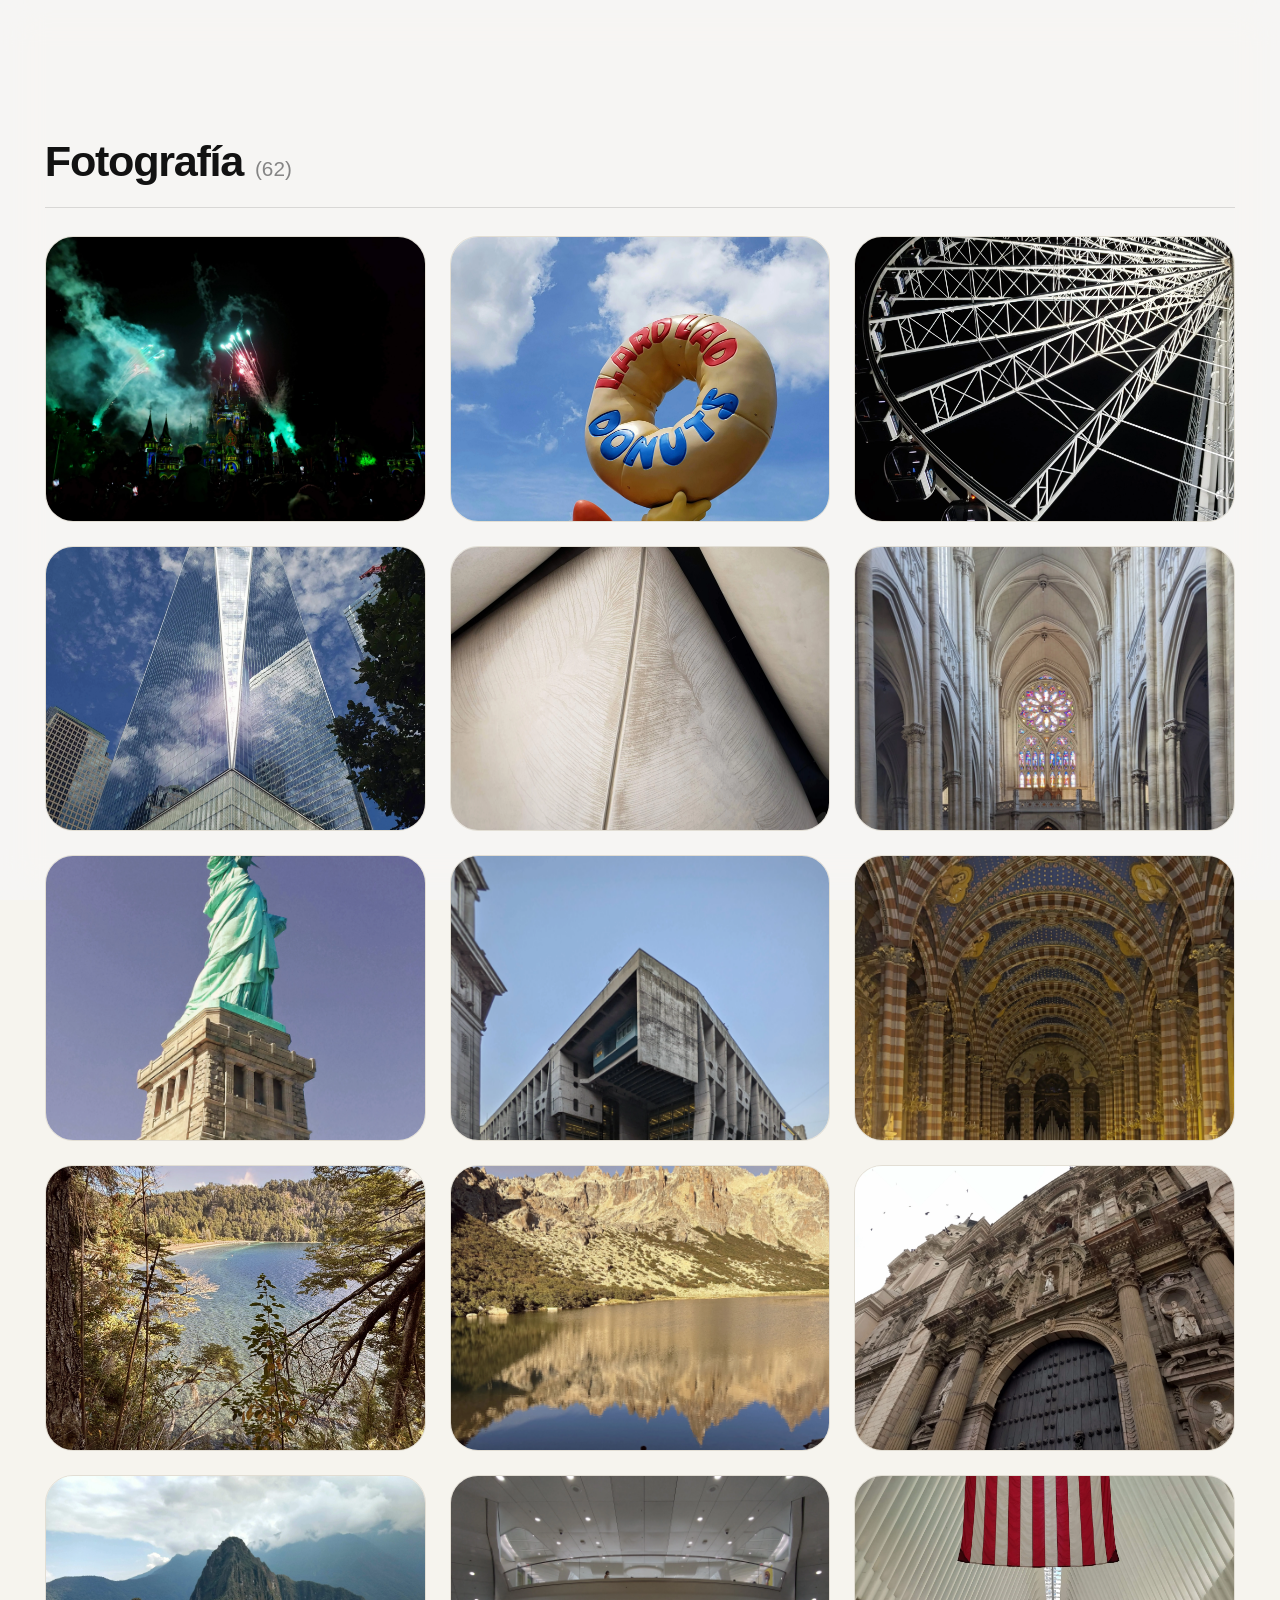
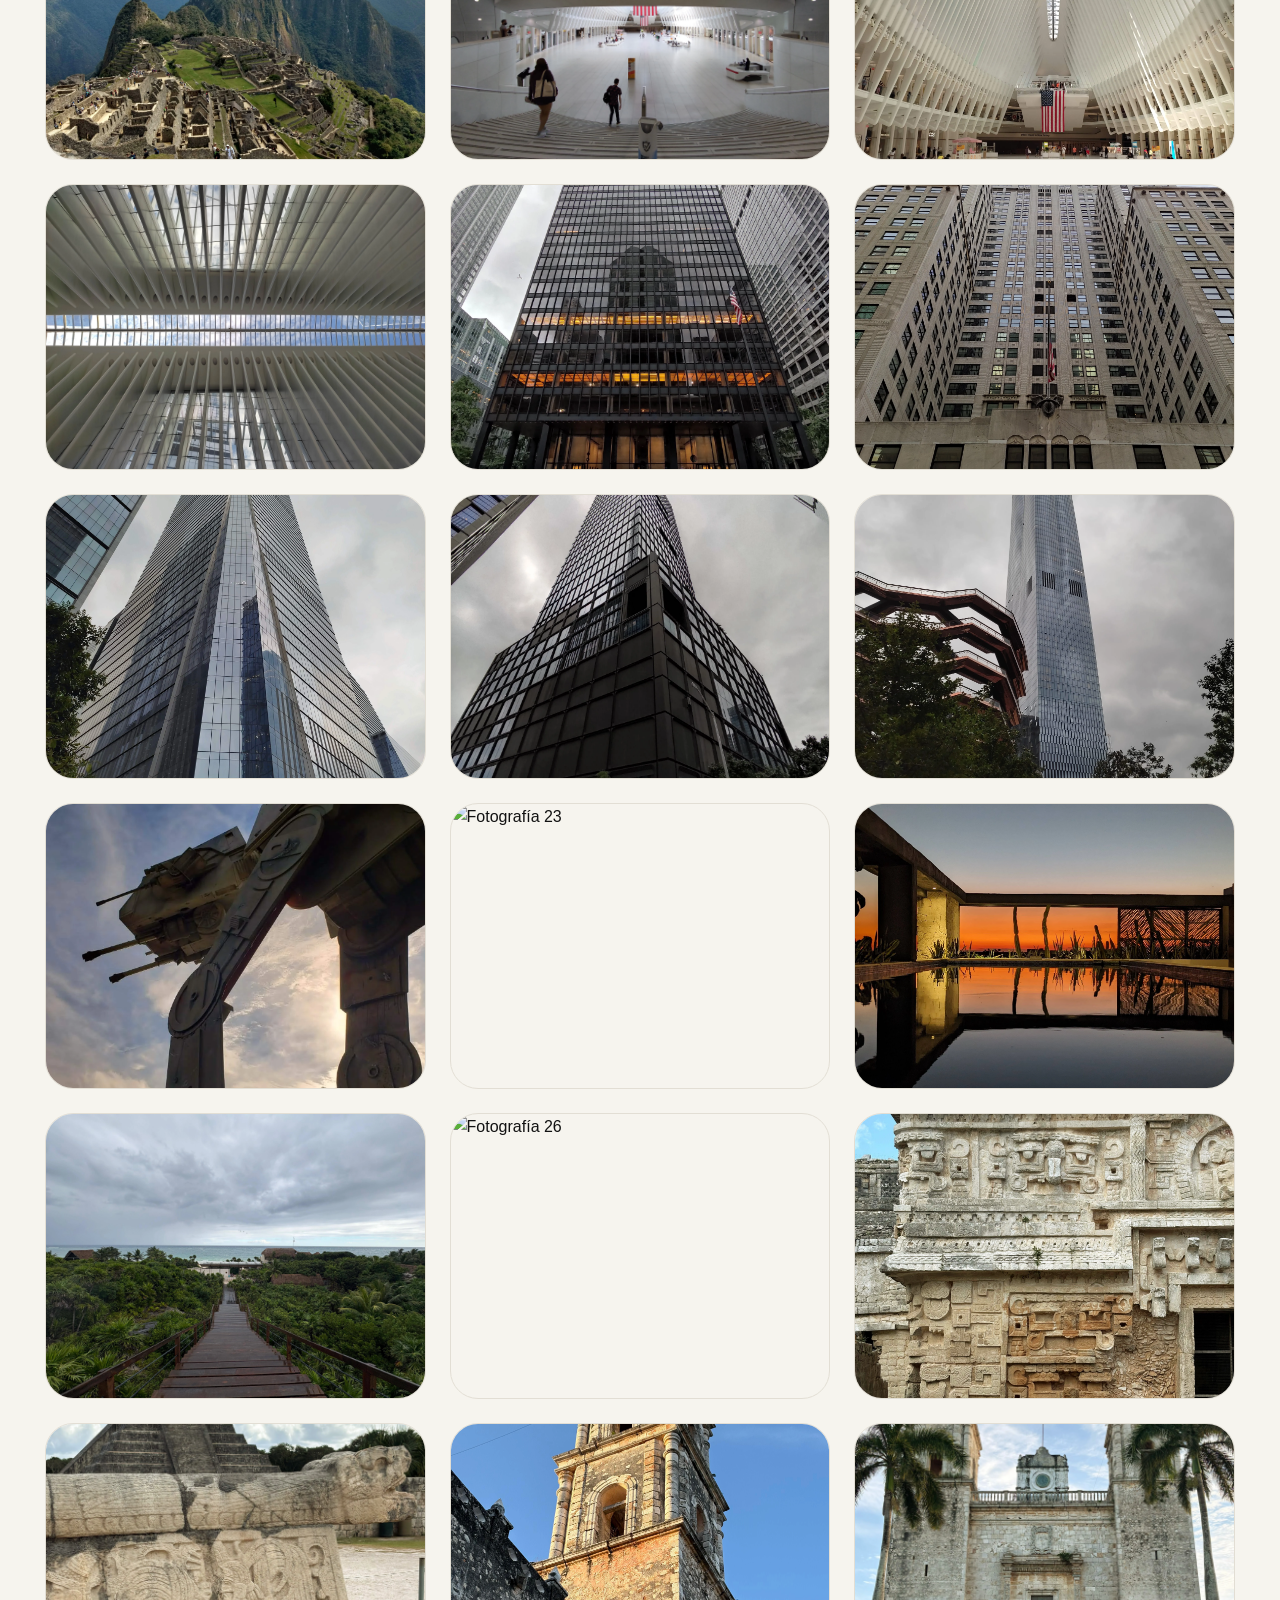
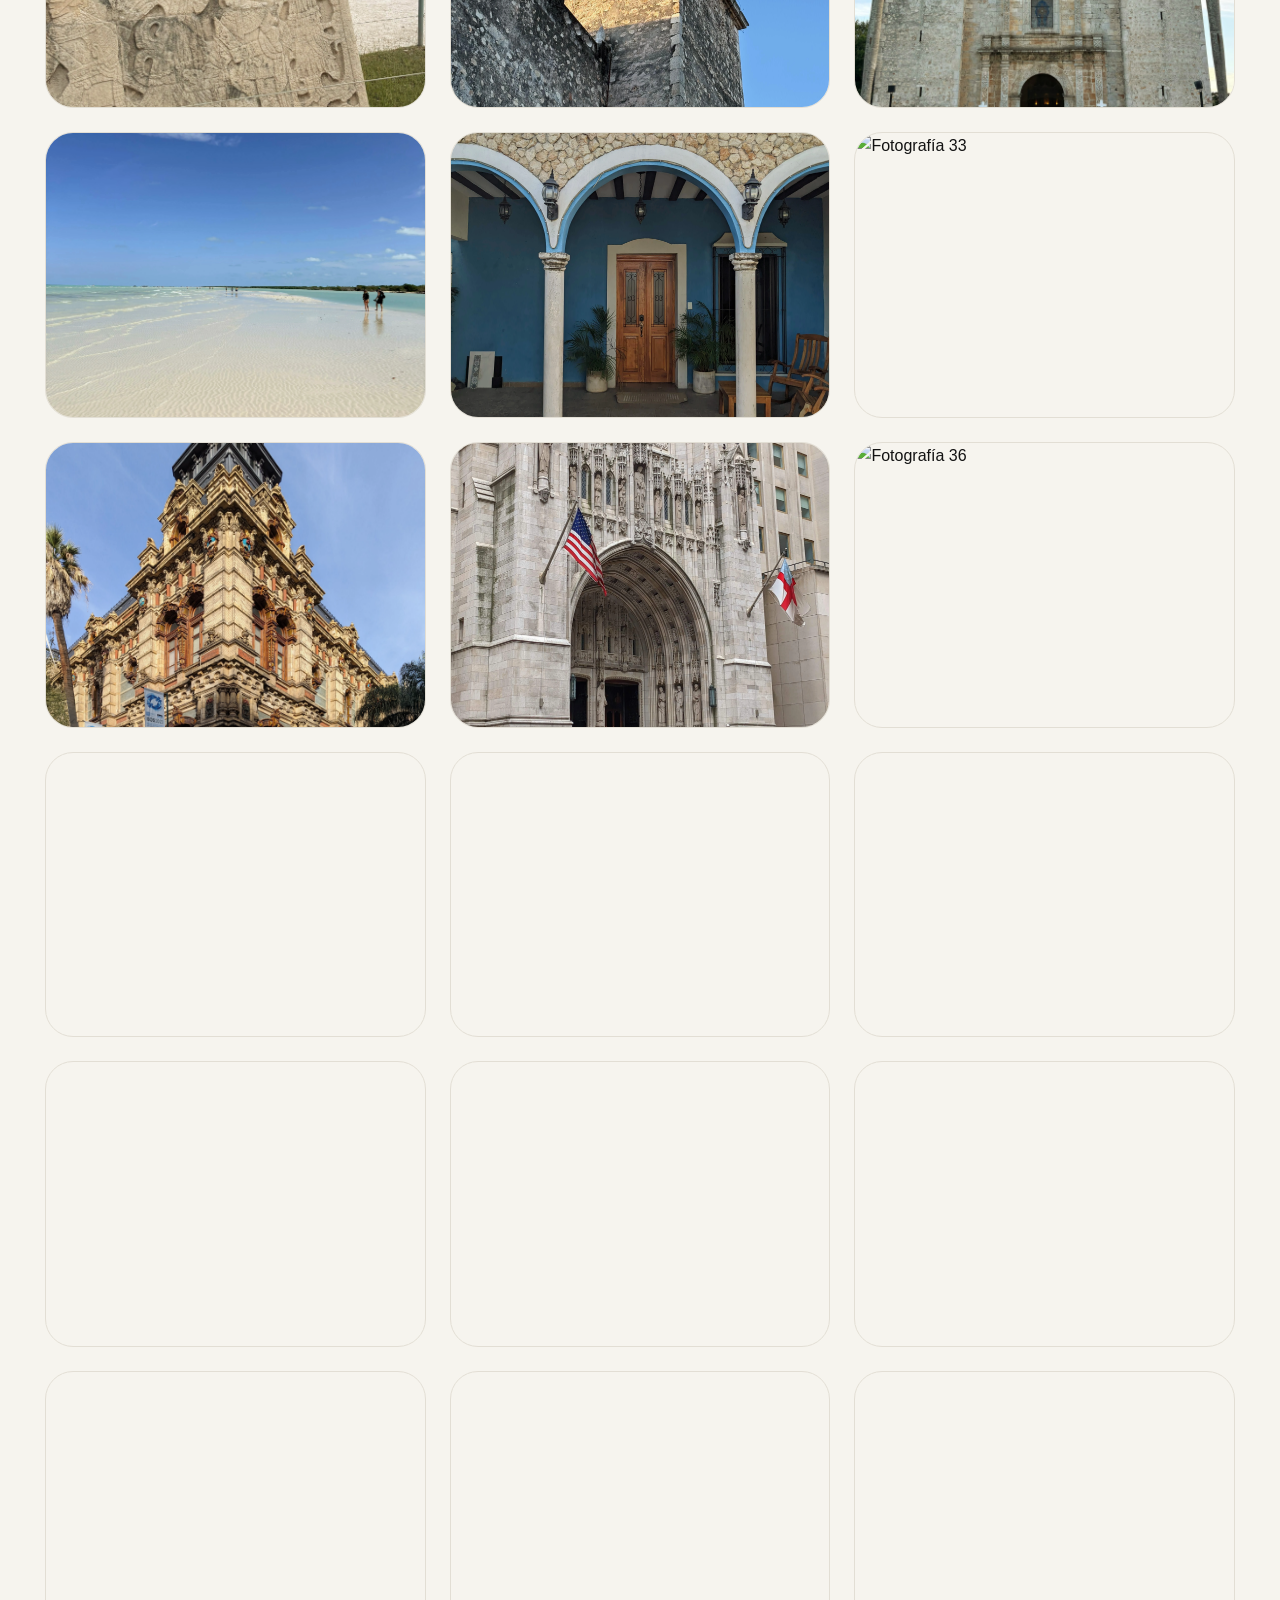
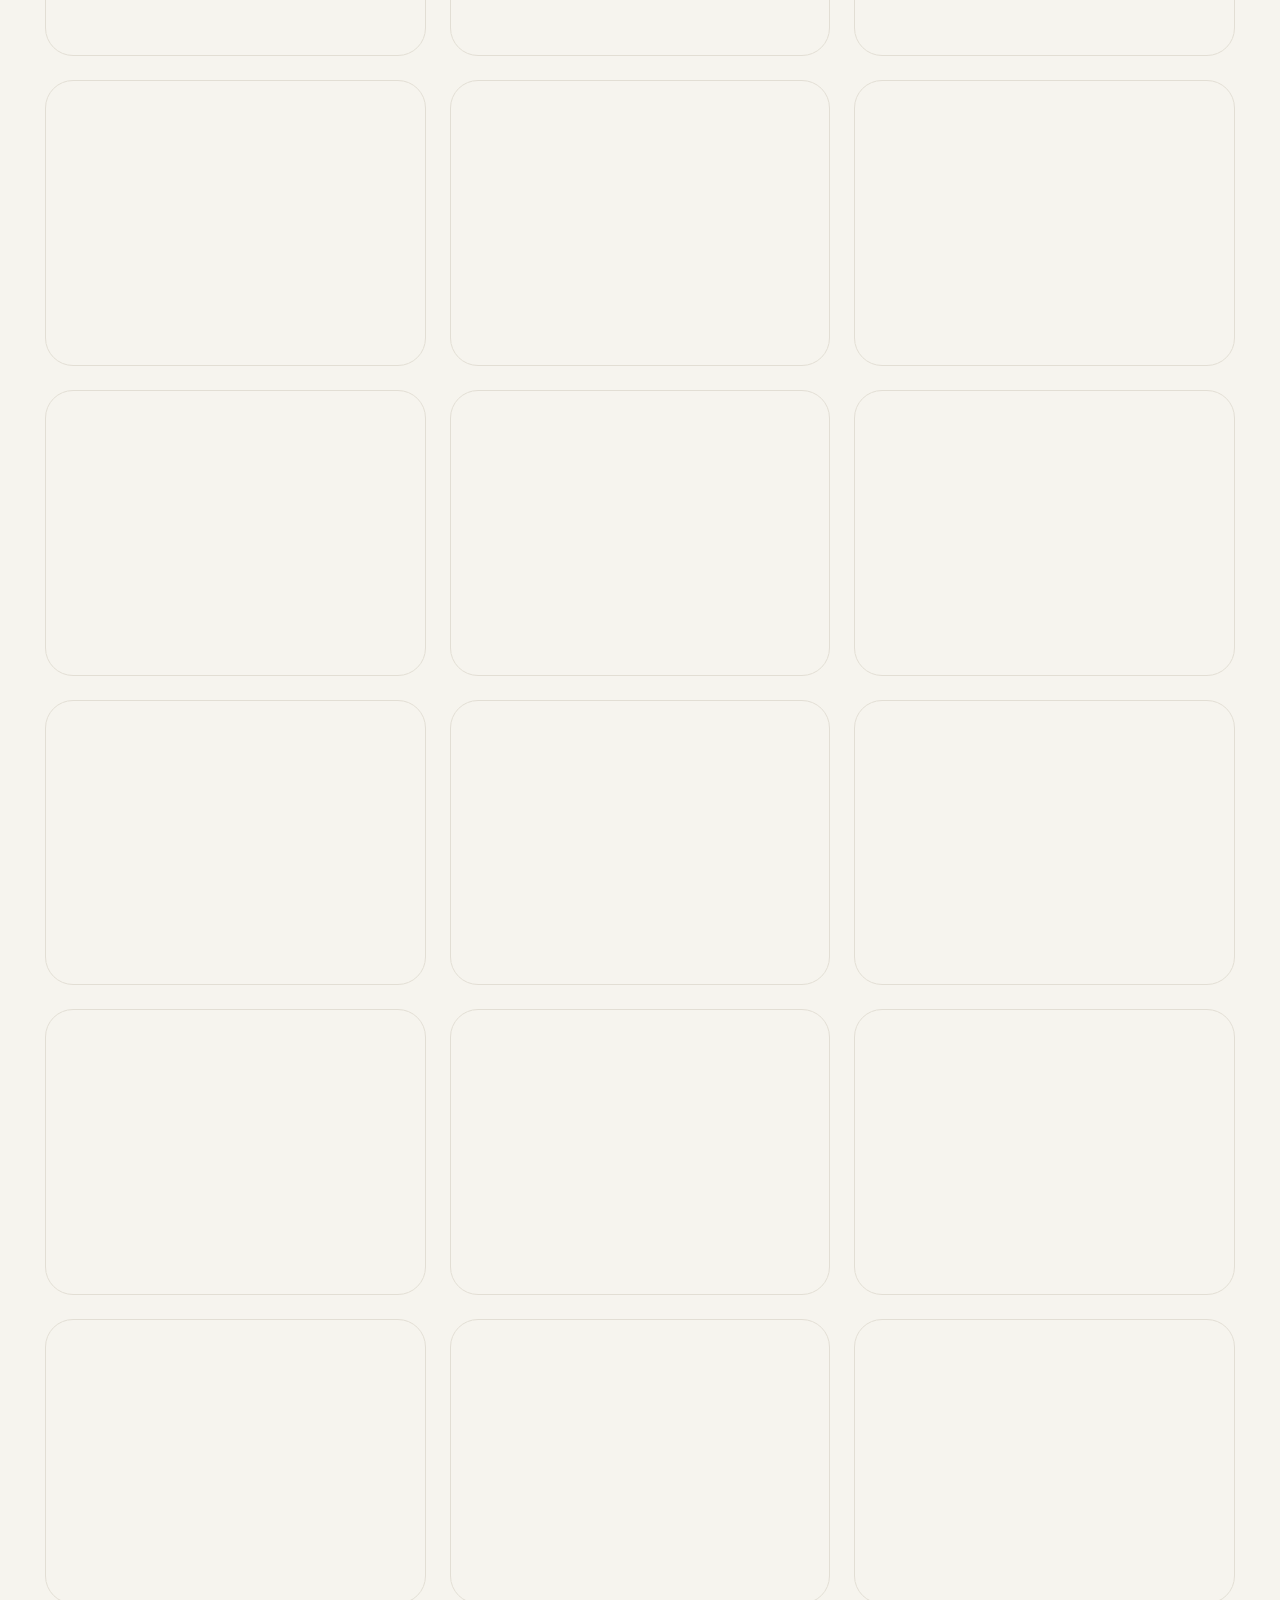
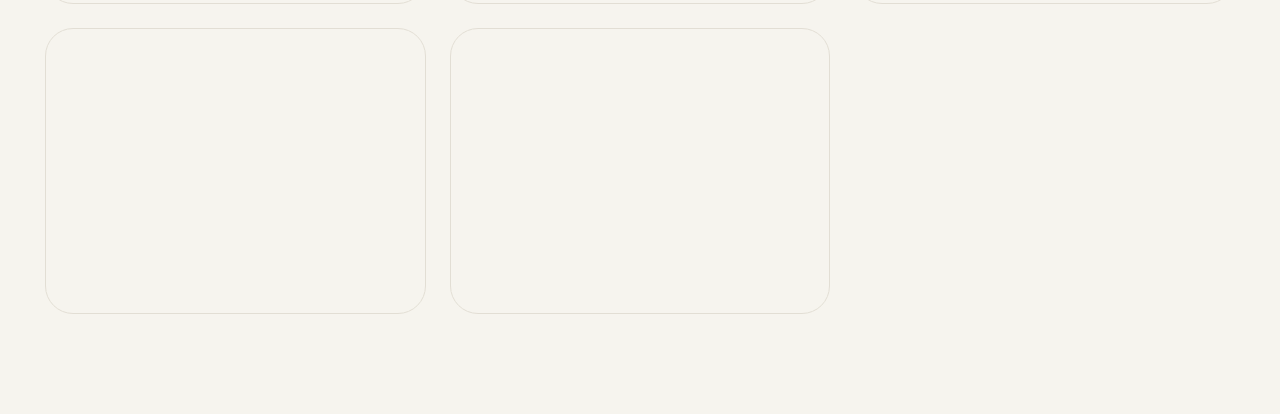
==== fotografia.html @ 5723c63d "Web lista para produccion" ====
<!DOCTYPE html>
<html lang="es">
<head>
  <meta charset="UTF-8">
  <meta name="viewport" content="width=device-width, initial-scale=1.0">
  <title>Fotografía — Agustín Labajian</title>
  <meta name="description" content="Galería completa de fotografía por Agustín Labajian.">
  <link rel="preconnect" href="https://fonts.googleapis.com">
  <link rel="preconnect" href="https://fonts.gstatic.com" crossorigin>
  <link href="https://fonts.googleapis.com/css2?family=Inter:wght@300;400;500;600;700;800;900&display=swap" rel="stylesheet">
  <link rel="stylesheet" href="styles.css">
  <style>
    body, html {
      margin: 0;
      padding: 0;
      width: 100%;
      min-height: 100vh;
      background-color: var(--bg-color);
      color: var(--text-primary);
      overflow-x: hidden;
    }

    .all-photos-backdrop {
      position: fixed;
      top: 0;
      left: 0;
      width: 100vw;
      height: 100vh;
      background: rgba(245, 245, 247, 0.72);
      backdrop-filter: blur(22px) saturate(180%);
      -webkit-backdrop-filter: blur(22px) saturate(180%);
      z-index: 1;
      cursor: pointer;
    }

    body.dark-mode .all-photos-backdrop {
      background: rgba(10, 10, 12, 0.72);
    }

    .all-photos-container {
      position: relative;
      width: 100%;
      max-width: 1720px;
      margin: 0 auto;
      padding: 140px 3.5vw 100px 3.5vw;
      box-sizing: border-box;
      z-index: 2;
    }

    .photo-grid-full {
      display: grid;
      grid-template-columns: repeat(3, 1fr);
      gap: 24px;
      width: 100%;
      margin-top: 24px;
    }

    @media (max-width: 960px) {
      .photo-grid-full {
        grid-template-columns: repeat(2, 1fr);
        gap: 18px;
      }
      .all-photos-container {
        padding: 110px 3.5vw 80px 3.5vw;
      }
    }

    @media (max-width: 580px) {
      .photo-grid-full {
        grid-template-columns: 1fr;
        gap: 14px;
      }
      .all-photos-container {
        padding: 85px 4vw 60px 4vw;
      }
    }
  </style>
</head>
<body>
  <!-- CURSOR CARTESIANO DE ALTA PRECISIÓN -->
  <div class="custom-cursor-container" id="custom-cursor">
    <div class="cursor-axis cursor-axis-h" id="cursor-axis-h"></div>
    <div class="cursor-axis cursor-axis-v" id="cursor-axis-v"></div>
    <div class="cursor-center-dot" id="cursor-dot">
      <span class="cursor-pill-text" id="cursor-pill-text">Ver Foto</span>
    </div>
  </div>

  <!-- FONDO CON DESENFOQUE Y RETORNO FLUIDO AL HACER CLIC A LOS COSTADOS -->
  <div class="all-photos-backdrop" onclick="goBackToHome()"></div>

  <!-- CONTENEDOR PRINCIPAL -->
  <main class="all-photos-container">
    <header class="section-header-row apm-header">
      <h2 class="section-title apm-title">
        <span class="apm-title-text" id="foto-title">Fotografía</span>
        <span class="section-count apm-count" id="foto-count">(62)</span>
      </h2>
    </header>

    <section class="photo-grid-full">
      <div class="photo-card" id="foto-1" onclick="openPhotoModal('assets/fotografia/20210828_205213.webp')">
        <img class="photo-img" src="assets/fotografia/20210828_205213.webp" alt="Fotografía 1" loading="lazy">
      </div>
      <div class="photo-card" id="foto-2" onclick="openPhotoModal('assets/fotografia/20210831_130348.webp')">
        <img class="photo-img" src="assets/fotografia/20210831_130348.webp" alt="Fotografía 2" loading="lazy">
      </div>
      <div class="photo-card" id="foto-3" onclick="openPhotoModal('assets/fotografia/20210902_203333.webp')">
        <img class="photo-img" src="assets/fotografia/20210902_203333.webp" alt="Fotografía 3" loading="lazy">
      </div>
      <div class="photo-card" id="foto-4" onclick="openPhotoModal('assets/fotografia/20210904_122031~2.webp')">
        <img class="photo-img" src="assets/fotografia/20210904_122031~2.webp" alt="Fotografía 4" loading="lazy">
      </div>
      <div class="photo-card" id="foto-5" onclick="openPhotoModal('assets/fotografia/20210906_162740.webp')">
        <img class="photo-img" src="assets/fotografia/20210906_162740.webp" alt="Fotografía 5" loading="lazy">
      </div>
      <div class="photo-card" id="foto-6" onclick="openPhotoModal('assets/fotografia/Catedral.webp')">
        <img class="photo-img" src="assets/fotografia/Catedral.webp" alt="Fotografía 6" loading="lazy">
      </div>
      <div class="photo-card" id="foto-7" onclick="openPhotoModal('assets/fotografia/Estatua de la libertad.webp')">
        <img class="photo-img" src="assets/fotografia/Estatua de la libertad.webp" alt="Fotografía 7" loading="lazy">
      </div>
      <div class="photo-card" id="foto-8" onclick="openPhotoModal('assets/fotografia/Ex banco de Londres.webp')">
        <img class="photo-img" src="assets/fotografia/Ex banco de Londres.webp" alt="Fotografía 8" loading="lazy">
      </div>
      <div class="photo-card" id="foto-9" onclick="openPhotoModal('assets/fotografia/Iglesia.webp')">
        <img class="photo-img" src="assets/fotografia/Iglesia.webp" alt="Fotografía 9" loading="lazy">
      </div>
      <div class="photo-card" id="foto-10" onclick="openPhotoModal('assets/fotografia/IMG_0101~2.webp')">
        <img class="photo-img" src="assets/fotografia/IMG_0101~2.webp" alt="Fotografía 10" loading="lazy">
      </div>
      <div class="photo-card" id="foto-11" onclick="openPhotoModal('assets/fotografia/IMG_0184~2.webp')">
        <img class="photo-img" src="assets/fotografia/IMG_0184~2.webp" alt="Fotografía 11" loading="lazy">
      </div>
      <div class="photo-card" id="foto-12" onclick="openPhotoModal('assets/fotografia/IMG_20180907_164408832_HDR.webp')">
        <img class="photo-img" src="assets/fotografia/IMG_20180907_164408832_HDR.webp" alt="Fotografía 12" loading="lazy">
      </div>
      <div class="photo-card" id="foto-13" onclick="openPhotoModal('assets/fotografia/IMG_20180911_100608391_HDR.webp')">
        <img class="photo-img" src="assets/fotografia/IMG_20180911_100608391_HDR.webp" alt="Fotografía 13" loading="lazy">
      </div>
      <div class="photo-card" id="foto-14" onclick="openPhotoModal('assets/fotografia/IMG_20210904_115609.webp')">
        <img class="photo-img" src="assets/fotografia/IMG_20210904_115609.webp" alt="Fotografía 14" loading="lazy">
      </div>
      <div class="photo-card" id="foto-15" onclick="openPhotoModal('assets/fotografia/IMG_20210904_115656.webp')">
        <img class="photo-img" src="assets/fotografia/IMG_20210904_115656.webp" alt="Fotografía 15" loading="lazy">
      </div>
      <div class="photo-card" id="foto-16" onclick="openPhotoModal('assets/fotografia/IMG_20210904_115738.webp')">
        <img class="photo-img" src="assets/fotografia/IMG_20210904_115738.webp" alt="Fotografía 16" loading="lazy">
      </div>
      <div class="photo-card" id="foto-17" onclick="openPhotoModal('assets/fotografia/IMG_20210905_115958.webp')">
        <img class="photo-img" src="assets/fotografia/IMG_20210905_115958.webp" alt="Fotografía 17" loading="lazy">
      </div>
      <div class="photo-card" id="foto-18" onclick="openPhotoModal('assets/fotografia/IMG_20210905_124206.webp')">
        <img class="photo-img" src="assets/fotografia/IMG_20210905_124206.webp" alt="Fotografía 18" loading="lazy">
      </div>
      <div class="photo-card" id="foto-19" onclick="openPhotoModal('assets/fotografia/IMG_20210905_181342.webp')">
        <img class="photo-img" src="assets/fotografia/IMG_20210905_181342.webp" alt="Fotografía 19" loading="lazy">
      </div>
      <div class="photo-card" id="foto-20" onclick="openPhotoModal('assets/fotografia/IMG_20210905_181443.webp')">
        <img class="photo-img" src="assets/fotografia/IMG_20210905_181443.webp" alt="Fotografía 20" loading="lazy">
      </div>
      <div class="photo-card" id="foto-21" onclick="openPhotoModal('assets/fotografia/IMG_20210905_181538.webp')">
        <img class="photo-img" src="assets/fotografia/IMG_20210905_181538.webp" alt="Fotografía 21" loading="lazy">
      </div>
      <div class="photo-card" id="foto-22" onclick="openPhotoModal('assets/fotografia/IMG-20210830-WA0104~2.webp')">
        <img class="photo-img" src="assets/fotografia/IMG-20210830-WA0104~2.webp" alt="Fotografía 22" loading="lazy">
      </div>
      <div class="photo-card" id="foto-23" onclick="openPhotoModal('assets/fotografia/IMG-20260105-WA0130.webp')">
        <img class="photo-img" src="assets/fotografia/IMG-20260105-WA0130.webp" alt="Fotografía 23" loading="lazy">
      </div>
      <div class="photo-card" id="foto-24" onclick="openPhotoModal('assets/fotografia/IMG-20260106-WA0002.webp')">
        <img class="photo-img" src="assets/fotografia/IMG-20260106-WA0002.webp" alt="Fotografía 24" loading="lazy">
      </div>
      <div class="photo-card" id="foto-25" onclick="openPhotoModal('assets/fotografia/IMG-20260107-WA0129.webp')">
        <img class="photo-img" src="assets/fotografia/IMG-20260107-WA0129.webp" alt="Fotografía 25" loading="lazy">
      </div>
      <div class="photo-card" id="foto-26" onclick="openPhotoModal('assets/fotografia/IMG-20260110-WA0319.webp')">
        <img class="photo-img" src="assets/fotografia/IMG-20260110-WA0319.webp" alt="Fotografía 26" loading="lazy">
      </div>
      <div class="photo-card" id="foto-27" onclick="openPhotoModal('assets/fotografia/IMG-20260114-WA0275.webp')">
        <img class="photo-img" src="assets/fotografia/IMG-20260114-WA0275.webp" alt="Fotografía 27" loading="lazy">
      </div>
      <div class="photo-card" id="foto-28" onclick="openPhotoModal('assets/fotografia/IMG-20260114-WA0321.webp')">
        <img class="photo-img" src="assets/fotografia/IMG-20260114-WA0321.webp" alt="Fotografía 28" loading="lazy">
      </div>
      <div class="photo-card" id="foto-29" onclick="openPhotoModal('assets/fotografia/IMG-20260114-WA0400.webp')">
        <img class="photo-img" src="assets/fotografia/IMG-20260114-WA0400.webp" alt="Fotografía 29" loading="lazy">
      </div>
      <div class="photo-card" id="foto-30" onclick="openPhotoModal('assets/fotografia/IMG-20260114-WA0414.webp')">
        <img class="photo-img" src="assets/fotografia/IMG-20260114-WA0414.webp" alt="Fotografía 30" loading="lazy">
      </div>
      <div class="photo-card" id="foto-31" onclick="openPhotoModal('assets/fotografia/IMG-20260115-WA0106.webp')">
        <img class="photo-img" src="assets/fotografia/IMG-20260115-WA0106.webp" alt="Fotografía 31" loading="lazy">
      </div>
      <div class="photo-card" id="foto-32" onclick="openPhotoModal('assets/fotografia/IMG-20260115-WA0287.webp')">
        <img class="photo-img" src="assets/fotografia/IMG-20260115-WA0287.webp" alt="Fotografía 32" loading="lazy">
      </div>
      <div class="photo-card" id="foto-33" onclick="openPhotoModal('assets/fotografia/motion_photo_4574619339018186189.webp')">
        <img class="photo-img" src="assets/fotografia/motion_photo_4574619339018186189.webp" alt="Fotografía 33" loading="lazy">
      </div>
      <div class="photo-card" id="foto-34" onclick="openPhotoModal('assets/fotografia/Palacio agua.webp')">
        <img class="photo-img" src="assets/fotografia/Palacio agua.webp" alt="Fotografía 34" loading="lazy">
      </div>
      <div class="photo-card" id="foto-35" onclick="openPhotoModal('assets/fotografia/PXL_20210908_142741852.webp')">
        <img class="photo-img" src="assets/fotografia/PXL_20210908_142741852.webp" alt="Fotografía 35" loading="lazy">
      </div>
      <div class="photo-card" id="foto-36" onclick="openPhotoModal('assets/fotografia/PXL_20220414_141137684.MP.webp')">
        <img class="photo-img" src="assets/fotografia/PXL_20220414_141137684.MP.webp" alt="Fotografía 36" loading="lazy">
      </div>
      <div class="photo-card" id="foto-37" onclick="openPhotoModal('assets/fotografia/PXL_20220415_140716228.MP~2.webp')">
        <img class="photo-img" src="assets/fotografia/PXL_20220415_140716228.MP~2.webp" alt="Fotografía 37" loading="lazy">
      </div>
      <div class="photo-card" id="foto-38" onclick="openPhotoModal('assets/fotografia/PXL_20220415_205455379~2.webp')">
        <img class="photo-img" src="assets/fotografia/PXL_20220415_205455379~2.webp" alt="Fotografía 38" loading="lazy">
      </div>
      <div class="photo-card" id="foto-39" onclick="openPhotoModal('assets/fotografia/PXL_20221001_195212139.MP.webp')">
        <img class="photo-img" src="assets/fotografia/PXL_20221001_195212139.MP.webp" alt="Fotografía 39" loading="lazy">
      </div>
      <div class="photo-card" id="foto-40" onclick="openPhotoModal('assets/fotografia/PXL_20221002_213448323.MP.webp')">
        <img class="photo-img" src="assets/fotografia/PXL_20221002_213448323.MP.webp" alt="Fotografía 40" loading="lazy">
      </div>
      <div class="photo-card" id="foto-41" onclick="openPhotoModal('assets/fotografia/PXL_20230323_162826117.MP.webp')">
        <img class="photo-img" src="assets/fotografia/PXL_20230323_162826117.MP.webp" alt="Fotografía 41" loading="lazy">
      </div>
      <div class="photo-card" id="foto-42" onclick="openPhotoModal('assets/fotografia/PXL_20230409_022232826.MP-01.webp')">
        <img class="photo-img" src="assets/fotografia/PXL_20230409_022232826.MP-01.webp" alt="Fotografía 42" loading="lazy">
      </div>
      <div class="photo-card" id="foto-43" onclick="openPhotoModal('assets/fotografia/PXL_20230421_191503570.MP.webp')">
        <img class="photo-img" src="assets/fotografia/PXL_20230421_191503570.MP.webp" alt="Fotografía 43" loading="lazy">
      </div>
      <div class="photo-card" id="foto-44" onclick="openPhotoModal('assets/fotografia/PXL_20230429_152005671.MP.webp')">
        <img class="photo-img" src="assets/fotografia/PXL_20230429_152005671.MP.webp" alt="Fotografía 44" loading="lazy">
      </div>
      <div class="photo-card" id="foto-45" onclick="openPhotoModal('assets/fotografia/PXL_20230731_190214495.MP.webp')">
        <img class="photo-img" src="assets/fotografia/PXL_20230731_190214495.MP.webp" alt="Fotografía 45" loading="lazy">
      </div>
      <div class="photo-card" id="foto-46" onclick="openPhotoModal('assets/fotografia/PXL_20230731_212502425.MP.webp')">
        <img class="photo-img" src="assets/fotografia/PXL_20230731_212502425.MP.webp" alt="Fotografía 46" loading="lazy">
      </div>
      <div class="photo-card" id="foto-47" onclick="openPhotoModal('assets/fotografia/PXL_20230731_212720773.MP.webp')">
        <img class="photo-img" src="assets/fotografia/PXL_20230731_212720773.MP.webp" alt="Fotografía 47" loading="lazy">
      </div>
      <div class="photo-card" id="foto-48" onclick="openPhotoModal('assets/fotografia/PXL_20230731_213144573.MP.webp')">
        <img class="photo-img" src="assets/fotografia/PXL_20230731_213144573.MP.webp" alt="Fotografía 48" loading="lazy">
      </div>
      <div class="photo-card" id="foto-49" onclick="openPhotoModal('assets/fotografia/PXL_20231006_171923194.MP.webp')">
        <img class="photo-img" src="assets/fotografia/PXL_20231006_171923194.MP.webp" alt="Fotografía 49" loading="lazy">
      </div>
      <div class="photo-card" id="foto-50" onclick="openPhotoModal('assets/fotografia/PXL_20231006_173247157.MP.webp')">
        <img class="photo-img" src="assets/fotografia/PXL_20231006_173247157.MP.webp" alt="Fotografía 50" loading="lazy">
      </div>
      <div class="photo-card" id="foto-51" onclick="openPhotoModal('assets/fotografia/PXL_20231006_204234461.MP.webp')">
        <img class="photo-img" src="assets/fotografia/PXL_20231006_204234461.MP.webp" alt="Fotografía 51" loading="lazy">
      </div>
      <div class="photo-card" id="foto-52" onclick="openPhotoModal('assets/fotografia/PXL_20240112_223720302.MP~2.webp')">
        <img class="photo-img" src="assets/fotografia/PXL_20240112_223720302.MP~2.webp" alt="Fotografía 52" loading="lazy">
      </div>
      <div class="photo-card" id="foto-53" onclick="openPhotoModal('assets/fotografia/PXL_20240329_191708839.MP~2.webp')">
        <img class="photo-img" src="assets/fotografia/PXL_20240329_191708839.MP~2.webp" alt="Fotografía 53" loading="lazy">
      </div>
      <div class="photo-card" id="foto-54" onclick="openPhotoModal('assets/fotografia/PXL_20240401_182547656.MP.webp')">
        <img class="photo-img" src="assets/fotografia/PXL_20240401_182547656.MP.webp" alt="Fotografía 54" loading="lazy">
      </div>
      <div class="photo-card" id="foto-55" onclick="openPhotoModal('assets/fotografia/PXL_20240401_211450454.MP~4.webp')">
        <img class="photo-img" src="assets/fotografia/PXL_20240401_211450454.MP~4.webp" alt="Fotografía 55" loading="lazy">
      </div>
      <div class="photo-card" id="foto-56" onclick="openPhotoModal('assets/fotografia/PXL_20240423_205916721.webp')">
        <img class="photo-img" src="assets/fotografia/PXL_20240423_205916721.webp" alt="Fotografía 56" loading="lazy">
      </div>
      <div class="photo-card" id="foto-57" onclick="openPhotoModal('assets/fotografia/PXL_20240423_230142697.MP.webp')">
        <img class="photo-img" src="assets/fotografia/PXL_20240423_230142697.MP.webp" alt="Fotografía 57" loading="lazy">
      </div>
      <div class="photo-card" id="foto-58" onclick="openPhotoModal('assets/fotografia/PXL_20240506_140349300.MP.webp')">
        <img class="photo-img" src="assets/fotografia/PXL_20240506_140349300.MP.webp" alt="Fotografía 58" loading="lazy">
      </div>
      <div class="photo-card" id="foto-59" onclick="openPhotoModal('assets/fotografia/PXL_20240506_140833411.MP.webp')">
        <img class="photo-img" src="assets/fotografia/PXL_20240506_140833411.MP.webp" alt="Fotografía 59" loading="lazy">
      </div>
      <div class="photo-card" id="foto-60" onclick="openPhotoModal('assets/fotografia/PXL_20250530_210227627.MP~2.webp')">
        <img class="photo-img" src="assets/fotografia/PXL_20250530_210227627.MP~2.webp" alt="Fotografía 60" loading="lazy">
      </div>
      <div class="photo-card" id="foto-61" onclick="openPhotoModal('assets/fotografia/PXL_20260531_200422977.MP.webp')">
        <img class="photo-img" src="assets/fotografia/PXL_20260531_200422977.MP.webp" alt="Fotografía 61" loading="lazy">
      </div>
      <div class="photo-card" id="foto-62" onclick="openPhotoModal('assets/fotografia/S7300248.webp')">
        <img class="photo-img" src="assets/fotografia/S7300248.webp" alt="Fotografía 62" loading="lazy">
      </div>
    </section>
  </main>

  <!-- PANTALLA COMPLETA / MODAL DE FOTOGRAFÍA (LIGHTBOX) -->
  <div id="photo-modal" class="photo-modal" onclick="closePhotoModal()">
    <div class="photo-modal-backdrop"></div>
    <div class="photo-modal-content">
      <img id="photo-modal-img" class="photo-modal-img" src="" alt="Fotografía en grande">
    </div>
  </div>

  <script>
    // Recuperar tema
    try {
      const savedTheme = localStorage.getItem('portfolio-theme');
      if (savedTheme === 'dark') {
        document.body.classList.add('dark-mode');
      }
    } catch(e) {}

    // Idioma
    let currentLang = 'ES';
    try {
      const savedLang = localStorage.getItem('portfolio-lang');
      if (savedLang === 'EN') {
        currentLang = 'EN';
        document.getElementById('foto-title').textContent = 'Photography';
      }
    } catch(e) {}

    function goBackToHome() {
      sessionStorage.setItem('skipIntroFromPhoto', 'true');
      window.location.href = 'index.html#sec-fotografia';
    }

    // Modal / Lightbox de fotografía
    let currentActivePhoto = null;
    function openPhotoModal(src) {
      const modal = document.getElementById('photo-modal');
      const img = document.getElementById('photo-modal-img');
      if (modal && img) {
        img.src = src;
        currentActivePhoto = src;
        modal.classList.add('is-active');
        document.body.style.overflow = 'hidden';
      }
    }

    function closePhotoModal() {
      const modal = document.getElementById('photo-modal');
      if (modal) {
        modal.classList.remove('is-active');
        currentActivePhoto = null;
        document.body.style.overflow = '';
      }
    }

    document.addEventListener('keydown', (e) => {
      if (e.key === 'Escape') {
        if (currentActivePhoto) {
          closePhotoModal();
        } else {
          goBackToHome();
        }
      }
    });

    // Cursor cartesiano y hover
    const cursorContainer = document.getElementById('custom-cursor');
    const cursorAxisH = document.getElementById('cursor-axis-h');
    const cursorAxisV = document.getElementById('cursor-axis-v');
    const cursorDot = document.getElementById('cursor-dot');
    const cursorPillText = document.getElementById('cursor-pill-text');

    window.addEventListener('mousemove', (e) => {
      const mouseX = e.clientX;
      const mouseY = e.clientY;

      if (cursorContainer) {
        cursorContainer.classList.add('is-active');
      }
      if (cursorAxisH) {
        cursorAxisH.style.transform = `translateY(${mouseY}px)`;
      }
      if (cursorAxisV) {
        cursorAxisV.style.transform = `translateX(${mouseX}px)`;
      }
      if (cursorDot) {
        cursorDot.style.left = `${mouseX}px`;
        cursorDot.style.top = `${mouseY}px`;
      }
    });

    const photoCards = document.querySelectorAll('.photo-card');
    photoCards.forEach(photo => {
      photo.addEventListener('mouseenter', () => {
        if (cursorDot) {
          cursorDot.classList.add('is-card-hover');
          if (cursorPillText) {
            cursorPillText.textContent = currentLang === 'ES' ? 'Ver Foto' : 'View Photo';
          }
        }
      });
      photo.addEventListener('mouseleave', () => {
        if (cursorDot) {
          cursorDot.classList.remove('is-card-hover');
        }
      });
    });
  </script>
</body>
</html>
---- styles.css ----
:root {
  --bg-color: #f6f4ee; /* Tono Hueso / Off-white cálido y sofisticado */
  --text-primary: #121212;
  --text-secondary: #404040;
  --text-muted: #858585;
  --text-card-title: #222222;
  --card-bg: rgba(255, 255, 255, 0.75); /* Apple Liquid Glass para fichas */
  --card-border: rgba(220, 218, 210, 0.85);
  --border-color: #e2ded4;
  --btn-bg: rgba(255, 255, 255, 0.88);
  --pill-bg: rgba(255, 255, 255, 0.82); /* Apple Liquid Glass Pill */
  --shadow-sm: 0 8px 25px rgba(0, 0, 0, 0.05);
  --shadow-md: 0 15px 35px rgba(0, 0, 0, 0.07);
  --shadow-lg: 0 20px 50px rgba(0, 0, 0, 0.1);

  /* Estilos del Zócalo en Modo Claro */
  --footer-card-bg: #111111;
  --footer-text-title: #ffffff;
  --footer-text-sub: #aaaaaa;
  --footer-label: #888888;
  --footer-pill-bg: rgba(255, 255, 255, 0.12);
  --footer-pill-text: #ffffff;
  --footer-pill-hover-bg: #ffffff;
  --footer-pill-hover-text: #111111;
  --footer-watermark: rgba(255, 255, 255, 0.05);

  --font-main: 'Montserrat', -apple-system, BlinkMacSystemFont, sans-serif;
  --cursor-axis-color: rgba(140, 140, 140, 0.4);

  /* Accent Colors */
  --accent-default: #111111;
  --accent-coexistencia: #2563eb;
}

body.dark-mode {
  --bg-color: #121212;
  --text-primary: #f0f0f0;
  --text-secondary: #a0a0a0;
  --text-muted: #666666;
  --text-card-title: #e0e0e0;
  --card-bg: rgba(26, 26, 28, 0.85);
  --card-border: rgba(40, 40, 44, 0.9);
  --border-color: #262626;
  --btn-bg: rgba(30, 30, 30, 0.85);
  --pill-bg: rgba(28, 28, 30, 0.82);
  --shadow-sm: 0 8px 25px rgba(0, 0, 0, 0.3);
  --shadow-md: 0 15px 35px rgba(0, 0, 0, 0.4);
  --shadow-lg: 0 20px 50px rgba(0, 0, 0, 0.5);

  /* Estilos del Zócalo Invertidos en Modo Oscuro */
  --footer-card-bg: #f4f4f6;
  --footer-text-title: #111111;
  --footer-text-sub: #555555;
  --footer-label: #777777;
  --footer-pill-bg: rgba(0, 0, 0, 0.08);
  --footer-pill-text: #111111;
  --footer-pill-hover-bg: #111111;
  --footer-pill-hover-text: #ffffff;
  --footer-watermark: rgba(0, 0, 0, 0.05);
  --cursor-axis-color: rgba(220, 220, 220, 0.3);
}

* {
  box-sizing: border-box;
  margin: 0;
  padding: 0;
}

html {
  overflow-x: clip;
  scrollbar-width: none !important; /* Firefox */
  -ms-overflow-style: none !important; /* IE y Edge */
}

html::-webkit-scrollbar,
body::-webkit-scrollbar {
  display: none !important;
  width: 0 !important;
  height: 0 !important;
}

body {
  font-family: var(--font-main);
  background-color: var(--bg-color);
  color: var(--text-primary);
  line-height: 1.6;
  min-height: 100vh;
  overflow-x: clip;
  scrollbar-width: none !important;
  -ms-overflow-style: none !important;
  transition: background-color 0.3s ease, color 0.3s ease;
}

/* OCULTAR CURSOR DEFAULT Y MANO EN TODOS LOS ELEMENTOS CUANDO EXISTE MOUSE */
*, *::before, *::after {
  cursor: default;
}

@media (pointer: fine) {
  *, *::before, *::after,
  body, html, a, button, input, textarea, select, [role="button"], 
  .card-item, .essay-list-item, .photo-card, .menu-toggle-btn, 
  .home-brand-btn, .top-btn, .contact-link, .explore-all-btn, 
  .apm-filter-btn, .apm-close-btn, .pm-close-btn, .photo-modal, 
  .home-3d-canvas, .floating-menu-btn, .floating-pill-nav {
    cursor: none !important;
  }
}

/* INTRO OVERLAY EN NEGRO CON CASCADA INVERSA RÁPIDA & BARRIDA HACIA ARRIBA */
.intro-overlay {
  position: fixed;
  top: 0;
  left: 0;
  width: 100vw;
  height: 100vh;
  background-color: #000000;
  z-index: 99999;
  display: flex;
  align-items: center;
  justify-content: center;
  pointer-events: all;
  transition: transform 1.15s cubic-bezier(0.77, 0, 0.175, 1);
  will-change: transform;
}

.intro-overlay.sweep-up {
  transform: translateY(-100%);
  pointer-events: none;
}

.intro-content {
  display: flex;
  align-items: center;
  justify-content: center;
  overflow: hidden;
  padding: 20px 0;
}

.intro-name-wrapper {
  overflow: hidden;
  display: flex;
  font-family: var(--font-main);
  font-size: clamp(1.2rem, 2.2vw, 1.55rem);
  font-weight: 700;
  letter-spacing: -0.045em;
  color: #ffffff;
}

.intro-letter {
  display: inline-block;
  transform: translateY(600%); /* Recorrido largo desde abajo */
  opacity: 0;
  animation: introLetterReveal 0.95s cubic-bezier(0.16, 1, 0.3, 1) forwards; /* Más lenta y pausada */
}

@keyframes introLetterReveal {
  0% {
    transform: translateY(600%);
    opacity: 0;
  }
  100% {
    transform: translateY(0);
    opacity: 1;
  }
}

/* CURSOR CARTESIANO DE PANTALLA COMPLETA & PUNTO INVERTIDO / PÍLDORA */
.custom-cursor-container {
  position: fixed;
  top: 0;
  left: 0;
  width: 100vw;
  height: 100vh;
  pointer-events: none;
  z-index: 90000;
  overflow: hidden;
  opacity: 0;
  transition: opacity 0.3s ease;
}

.custom-cursor-container.is-active {
  opacity: 1;
}

.cursor-axis {
  position: absolute;
  pointer-events: none;
  background: var(--cursor-axis-color);
  will-change: transform;
}

.cursor-axis-h {
  left: 0;
  width: 100vw;
  height: 1px;
  top: 0;
}

.cursor-axis-v {
  top: 0;
  height: 100vh;
  width: 1px;
  left: 0;
}

.cursor-center-dot {
  position: absolute;
  top: 0;
  left: 0;
  width: 16px;
  height: 16px;
  border-radius: 50%;
  background-color: #000000;
  mix-blend-mode: difference;
  pointer-events: none;
  transform: translate(-50%, -50%);
  will-change: transform, width, height, border-radius;
  display: flex;
  align-items: center;
  justify-content: center;
  transition: width 0.28s cubic-bezier(0.16, 1, 0.3, 1), 
              height 0.28s cubic-bezier(0.16, 1, 0.3, 1), 
              border-radius 0.28s cubic-bezier(0.16, 1, 0.3, 1),
              background-color 0.2s ease,
              padding 0.28s ease;
}

body.dark-mode .cursor-center-dot {
  background-color: #ffffff;
}

.cursor-pill-text {
  display: none;
  font-family: var(--font-main);
  font-size: 0.8rem;
  font-weight: 600;
  letter-spacing: 0.02em;
  text-transform: none; /* Solamente iniciales en mayúscula */
  white-space: nowrap;
  color: #ffffff;
  user-select: none;
  padding: 0 4px;
}

/* ESTADO HOVER SOBRE FICHAS: PÍLDORA CON MAYOR TRANSPARENCIA VIDRIO */
.cursor-center-dot.is-card-hover {
  width: auto;
  height: 36px;
  padding: 0 20px;
  border-radius: 999px;
  background: rgba(15, 15, 18, 0.45); /* Más transparencia para ver el color de fondo */
  backdrop-filter: blur(12px) saturate(180%);
  -webkit-backdrop-filter: blur(12px) saturate(180%);
  border: 1px solid rgba(255, 255, 255, 0.28);
  mix-blend-mode: normal;
  box-shadow: 0 12px 32px rgba(0, 0, 0, 0.2);
}

.cursor-center-dot.is-card-hover .cursor-pill-text {
  display: block;
  color: #ffffff;
}

/* EN MODO OSCURO: PÍLDORA INVERTIDA CON MAYOR TRANSPARENCIA VIDRIO */
body.dark-mode .cursor-center-dot.is-card-hover {
  background: rgba(245, 245, 245, 0.48);
  border: 1px solid rgba(255, 255, 255, 0.35);
  box-shadow: 0 12px 32px rgba(0, 0, 0, 0.45);
}

body.dark-mode .cursor-center-dot.is-card-hover .cursor-pill-text {
  color: #111111;
}

/* CAPA DE TRANSPARENCIA ESTILO APPLE LIQUID GLASS AL ABRIR EL MENÚ */
.menu-backdrop {
  position: fixed;
  top: 0;
  left: 0;
  width: 100vw;
  height: 100vh;
  background: rgba(245, 245, 247, 0.35);
  backdrop-filter: blur(16px) saturate(180%);
  -webkit-backdrop-filter: blur(16px) saturate(180%);
  z-index: 1150;
  opacity: 0;
  pointer-events: none;
  transition: opacity 0.4s cubic-bezier(0.16, 1, 0.3, 1);
}

body.dark-mode .menu-backdrop {
  background: rgba(0, 0, 0, 0.45);
}

body.menu-is-open .menu-backdrop {
  opacity: 1;
  pointer-events: auto;
}

body.menu-is-open .main-container,
body.menu-is-open #home-screen {
  opacity: 0.45;
  filter: blur(2px);
  transition: opacity 0.4s ease, filter 0.4s ease;
}

/* BARRA SUPERIOR FIJA */
.top-header-bar {
  position: fixed;
  top: 25px;
  left: 0;
  width: 100%;
  padding: 0 4vw;
  z-index: 1200;
  display: flex;
  justify-content: space-between;
  align-items: center;
  pointer-events: none;
}

/* BOTÓN HOME "A" QUE COMPLETA EL NOMBRE SIN CÍRCULO NI PÍLDORA (IZQUIERDA) */
.home-brand-btn {
  display: inline-flex;
  align-items: center;
  background: transparent !important;
  border: none !important;
  box-shadow: none !important;
  padding: 0 !important;
  backdrop-filter: none !important;
  -webkit-backdrop-filter: none !important;
  pointer-events: auto;
  opacity: 0;
  transform: translateY(-8px);
  transition: opacity 0.35s ease, transform 0.35s ease;
}

body.scrolled-past-home .home-brand-btn {
  opacity: 1;
  transform: translateY(0);
}

@keyframes icoSpinInPlace {
  0% {
    transform: rotate(0deg);
  }
  100% {
    transform: rotate(360deg);
  }
}

.home-brand-ico-symbol {
  display: inline-flex;
  align-items: center;
  justify-content: center;
  margin-right: 4px;
  width: 26px;
  height: 26px;
  transform-origin: center center;
  flex-shrink: 0;
  vertical-align: middle;
}

.home-brand-ico-symbol svg {
  display: block;
  width: 26px;
  height: 26px;
  animation: icoSpinInPlace 10s linear infinite;
  transform-origin: 12px 12px;
  will-change: transform;
}

.home-brand-btn:hover .home-brand-ico-symbol svg {
  animation-duration: 3.5s;
}

.home-brand-icon {
  font-family: var(--font-main);
  font-weight: 800;
  font-size: 1.38rem; /* Más grande */
  color: var(--text-primary);
  display: inline-block;
}

.home-brand-text {
  font-family: var(--font-main);
  font-weight: 700;
  font-size: 1.25rem; /* Más grande */
  color: var(--text-primary);
  letter-spacing: -0.02em;
  max-width: 0;
  opacity: 0;
  overflow: hidden;
  white-space: nowrap;
  transition: max-width 0.45s cubic-bezier(0.16, 1, 0.3, 1), opacity 0.35s ease, margin 0.35s ease;
}

.home-brand-btn:hover .home-brand-text {
  max-width: 260px;
  opacity: 1;
  margin-left: 2px;
}

/* MENÚ CIRCULAR BLOQUEADO AL CENTRO VERTICAL/HORIZONTAL EXACTO (VISIBLE TRAS SALIR DEL HOME) */
/* =======================================================
   MENÚ FLOTANTE HORIZONTAL EN EL FILO INFERIOR
   (APARECE SUAVEMENTE DESPUÉS DE SALIR DEL HOME SCREEN)
   ======================================================= */
.bottom-floating-pill {
  position: fixed;
  bottom: 28px;
  left: 50%;
  transform: translate(-50%, 25px);
  opacity: 0;
  pointer-events: none;
  z-index: 1200;
  background: rgba(15, 15, 18, 0.45);
  backdrop-filter: blur(16px) saturate(180%);
  -webkit-backdrop-filter: blur(16px) saturate(180%);
  border: 1px solid rgba(255, 255, 255, 0.28);
  border-radius: 999px;
  padding: 6px 10px;
  box-shadow: 0 12px 32px rgba(0, 0, 0, 0.2);
  display: flex;
  align-items: center;
  justify-content: center;
  transition: transform 0.45s cubic-bezier(0.16, 1, 0.3, 1), 
              opacity 0.4s ease, 
              background 0.3s ease, 
              border-color 0.3s ease,
              box-shadow 0.3s ease;
}

body.scrolled-past-home .bottom-floating-pill {
  opacity: 1;
  transform: translate(-50%, 0);
  pointer-events: auto;
}

body.dark-mode .bottom-floating-pill {
  background: rgba(245, 245, 245, 0.48);
  border: 1px solid rgba(255, 255, 255, 0.35);
  box-shadow: 0 12px 32px rgba(0, 0, 0, 0.3);
}

.bottom-pill-list {
  position: relative;
  display: flex;
  align-items: center;
  gap: 4px;
  margin: 0;
  padding: 0;
}

/* CÁPSULA DESLIZANTE TIPO ASCENSOR DEL MENÚ INFERIOR */
.bottom-pill-slider {
  position: absolute;
  top: 0;
  left: 0;
  height: 100%;
  background: #ffffff;
  border-radius: 999px;
  box-shadow: 0 4px 16px rgba(0, 0, 0, 0.22);
  z-index: 1;
  pointer-events: none;
  opacity: 0;
  transform: scaleX(0.85);
  transition: transform 0.38s cubic-bezier(0.16, 1, 0.3, 1), 
              width 0.38s cubic-bezier(0.16, 1, 0.3, 1), 
              opacity 0.28s ease,
              background-color 0.3s ease;
}

body.dark-mode .bottom-pill-slider {
  background: #111111;
  box-shadow: 0 4px 16px rgba(0, 0, 0, 0.45);
}

.bottom-pill-btn {
  position: relative;
  z-index: 2;
  background: transparent;
  border: none;
  outline: none;
  padding: 8px 18px;
  border-radius: 999px;
  font-family: var(--font-main);
  font-size: 0.86rem;
  font-weight: 500;
  color: #ffffff;
  letter-spacing: -0.01em;
  display: inline-flex;
  align-items: center;
  justify-content: center;
  cursor: none !important;
  transition: color 0.28s cubic-bezier(0.16, 1, 0.3, 1), background-color 0.25s ease;
  text-decoration: none;
}

body.dark-mode .bottom-pill-btn {
  color: #111111;
}

.bottom-pill-btn.is-active {
  color: #111111 !important;
  font-weight: 700 !important;
}

body.dark-mode .bottom-pill-btn.is-active {
  color: #ffffff !important;
}

.bottom-pill-btn .btn-sweep-wrapper {
  display: inline-flex;
  flex-direction: column;
  height: 1.25em;
  overflow: hidden;
  vertical-align: middle;
}

.bottom-pill-btn .btn-sweep-text {
  display: block;
  line-height: 1.25em;
  transition: transform 0.38s cubic-bezier(0.16, 1, 0.3, 1);
  will-change: transform;
}

.bottom-pill-btn:hover .btn-sweep-text {
  transform: translateY(-100%);
}

.bottom-pill-btn:hover {
  background: rgba(255, 255, 255, 0.14);
}

.bottom-pill-btn.is-active:hover {
  background: transparent !important;
}

body.dark-mode .bottom-pill-btn:hover {
  background: rgba(0, 0, 0, 0.08);
}

body.dark-mode .bottom-pill-btn.is-active:hover {
  background: transparent !important;
}

@media (max-width: 640px) {
  .bottom-floating-pill {
    bottom: 16px;
    padding: 4px 6px;
    max-width: calc(100vw - 24px);
    overflow-x: auto;
  }
  .bottom-pill-btn {
    padding: 6px 10px;
    font-size: 0.76rem;
  }
}

/* =======================================================
   BARRA LATERAL DE SCROLL JERÁRQUICA E INTERACTIVA
   (REEMPLAZA LA BARRA NATIVA Y SE PEGA AL FILO DERECHO DE LA PANTALLA)
   ======================================================= */
.lateral-scrollbar {
  position: fixed;
  right: 3px;
  top: 0;
  height: 100vh;
  width: 6px;
  z-index: 9999;
  display: flex;
  align-items: center;
  justify-content: center;
  pointer-events: auto;
  opacity: 0;
  padding: 6px 0;
  transition: opacity 0.4s ease, width 0.22s cubic-bezier(0.16, 1, 0.3, 1);
  user-select: none;
}

body.scrolled-past-home .lateral-scrollbar,
body.has-active-modal .lateral-scrollbar {
  opacity: 1;
}

.lateral-scrollbar:hover,
.lateral-scrollbar.is-dragging {
  width: 10px;
}

.lateral-scrollbar-track {
  width: 100%;
  height: 100%;
  position: relative;
  border-radius: 999px;
  background: rgba(130, 130, 135, 0.12);
  cursor: pointer;
  transition: background-color 0.2s ease;
}

.lateral-scrollbar:hover .lateral-scrollbar-track,
.lateral-scrollbar.is-dragging .lateral-scrollbar-track {
  background: rgba(130, 130, 135, 0.22);
}

body.dark-mode .lateral-scrollbar-track {
  background: rgba(255, 255, 255, 0.08);
}

body.dark-mode .lateral-scrollbar:hover .lateral-scrollbar-track,
body.dark-mode .lateral-scrollbar.is-dragging .lateral-scrollbar-track {
  background: rgba(255, 255, 255, 0.16);
}

.lateral-scrollbar-thumb {
  position: absolute;
  top: 0;
  left: 0;
  width: 100%;
  height: 24%;
  min-height: 36px;
  max-height: 85%;
  border-radius: 999px;
  background: rgba(18, 18, 22, 0.55);
  box-shadow: 0 1px 4px rgba(0, 0, 0, 0.2);
  will-change: transform;
  cursor: grab;
  transition: background-color 0.2s ease, width 0.2s ease;
}

.lateral-scrollbar:hover .lateral-scrollbar-thumb {
  background: rgba(18, 18, 22, 0.85);
}

.lateral-scrollbar.is-dragging .lateral-scrollbar-thumb {
  cursor: grabbing;
  background: #000000;
}

body.dark-mode .lateral-scrollbar-thumb {
  background: rgba(245, 245, 245, 0.6);
}

body.dark-mode .lateral-scrollbar:hover .lateral-scrollbar-thumb {
  background: rgba(245, 245, 245, 0.88);
}

body.dark-mode .lateral-scrollbar.is-dragging .lateral-scrollbar-thumb {
  background: #ffffff;
}

@media (max-width: 768px) {
  .lateral-scrollbar {
    right: 2px;
    width: 4px;
  }
}

/* =======================================================
   CONTROLES SUPERIORES CENTRADOS EN LA PANTALLA
   (100% EQUIDISTANTES DEL EJE VERTICAL CENTRAL Y CENTRADOS VERTICALMENTE)
   ======================================================= */
.top-center-controls {
  position: fixed;
  top: 25px;
  left: calc(50% + 7.5px);
  transform: translate(-50%, -35px);
  z-index: 1210;
  display: flex;
  flex-direction: row;
  align-items: center;
  justify-content: center;
  gap: 16px;
  margin: 0;
  padding: 0;
  box-sizing: border-box;
  opacity: 0;
  pointer-events: none;
  transition: transform 0.9s cubic-bezier(0.16, 1, 0.3, 1), 
              opacity 0.8s ease;
}

.top-center-controls.is-revealed {
  opacity: 1;
  transform: translate(-50%, 0);
  pointer-events: auto;
}

/* ANIMACIÓN SIMULTÁNEA DE AMBOS BOTONES AL MISMO TIEMPO */
.top-center-controls .top-circle-btn {
  opacity: 0;
  transform: translateY(-16px);
  transition: transform 0.9s cubic-bezier(0.16, 1, 0.3, 1), 
              opacity 0.8s ease;
}

.top-center-controls.is-revealed .top-circle-btn {
  opacity: 1;
  transform: translateY(0);
}

.top-circle-btn {
  width: 44px;
  height: 44px;
  min-width: 44px;
  max-width: 44px;
  min-height: 44px;
  max-height: 44px;
  box-sizing: border-box;
  border-radius: 50%;
  background: rgba(15, 15, 18, 0.45);
  backdrop-filter: blur(14px) saturate(180%);
  -webkit-backdrop-filter: blur(14px) saturate(180%);
  border: 1px solid rgba(255, 255, 255, 0.28);
  box-shadow: 0 10px 28px rgba(0, 0, 0, 0.18);
  display: flex;
  align-items: center;
  justify-content: center;
  color: #ffffff;
  font-family: var(--font-main);
  font-size: 0.84rem;
  font-weight: 700;
  letter-spacing: 0.04em;
  cursor: none !important;
  overflow: hidden;
  padding: 0;
  margin: 0;
  transform: none !important; /* TAMAÑO 100% ESTABLE SIN ZOOM */
  scale: 1 !important;
}

body.dark-mode .top-circle-btn {
  background: rgba(245, 245, 245, 0.48);
  border: 1px solid rgba(255, 255, 255, 0.35);
  box-shadow: 0 10px 28px rgba(0, 0, 0, 0.25);
  color: #111111;
}

/* EL BOTÓN, SU BORDE Y SU SOMBRA PERMANECEN 100% INMUTABLES AL HOVER */
.top-circle-btn:hover {
  transform: none !important;
  scale: 1 !important;
  border: 1px solid rgba(255, 255, 255, 0.28) !important;
  box-shadow: 0 10px 28px rgba(0, 0, 0, 0.18) !important;
  background: rgba(15, 15, 18, 0.45) !important;
}

body.dark-mode .top-circle-btn:hover {
  border: 1px solid rgba(255, 255, 255, 0.35) !important;
  box-shadow: 0 10px 28px rgba(0, 0, 0, 0.25) !important;
  background: rgba(245, 245, 245, 0.48) !important;
}

/* ANIMACIÓN DE LAMPARITA CÁLIDA (SOL) Y LUNA AL PARARSE ENCIMA */
.theme-lamp-wrap {
  display: flex;
  align-items: center;
  justify-content: center;
  width: 100%;
  height: 100%;
  position: relative;
  pointer-events: none;
}

.theme-icon {
  width: 20px;
  height: 20px;
  display: block;
  transform-box: fill-box;
  transform-origin: center center;
  transition: transform 0.45s cubic-bezier(0.16, 1, 0.3, 1), filter 0.35s ease;
}

/* EFECTO LÁMPARA CÁLIDA ENCENDIDA EN MODO CLARO (SOL DORADO) */
.theme-lamp-wrap .icon-sun {
  color: #fbbf24;
  filter: drop-shadow(0 0 4px rgba(251, 191, 36, 0.95)) drop-shadow(0 0 10px rgba(245, 158, 11, 0.65));
}

/* ANIMACIÓN DEL SOL AL PARARSE ENCIMA (ROTACIÓN PURA 90° SIN EXPANDIR EL TAMAÑO) */
.top-circle-btn:hover .theme-lamp-wrap .icon-sun {
  transform: rotate(90deg);
  filter: drop-shadow(0 0 7px rgba(251, 191, 36, 1)) drop-shadow(0 0 14px rgba(245, 158, 11, 0.9));
}

/* MODO OSCURO: LUNA CON MOVIMIENTO DE BALANCEO AL PARARSE ENCIMA */
.theme-lamp-wrap .icon-moon {
  color: #111111;
  filter: none;
}

/* ANIMACIÓN DE LA LUNA AL PARARSE ENCIMA (INCLINACIÓN Y BALANCEO SUAVE -30° SIN EXPANDIR EL TAMAÑO) */
.top-circle-btn:hover .theme-lamp-wrap .icon-moon {
  transform: rotate(-30deg);
}

/* ANIMACIÓN DE BARRIDO DE TEXTO HACIA ARRIBA EN EL BOTÓN DE IDIOMA */
.top-circle-btn .btn-sweep-wrapper {
  display: inline-flex;
  flex-direction: column;
  height: 1.25em;
  overflow: hidden;
  vertical-align: middle;
  pointer-events: none;
}

.top-circle-btn .btn-sweep-text {
  display: block;
  line-height: 1.25em;
  transition: transform 0.38s cubic-bezier(0.16, 1, 0.3, 1);
  will-change: transform;
}

.top-circle-btn:hover .btn-sweep-text {
  transform: translateY(-100%);
}

@media (max-width: 640px) {
  .top-center-controls {
    top: 18px;
    gap: 8px;
  }
  .top-circle-btn {
    width: 38px;
    height: 38px;
    min-width: 38px;
    max-width: 38px;
    min-height: 38px;
    max-height: 38px;
    font-size: 0.76rem;
  }
  .theme-icon {
    width: 17px;
    height: 17px;
  }
}

/* PANTALLA PRINCIPAL (HOME) - DISEÑO CON NOMBRE DIVIDIDO Y CASCADA INVERSA LENTA LETRA POR LETRA */
#home-screen {
  height: 100vh;
  min-height: 580px;
  width: 100vw;
  display: flex;
  flex-direction: column;
  justify-content: flex-end;
  padding: 0 4vw 115px 4vw;
  position: relative;
  background-color: var(--bg-color);
  overflow: hidden;
  transition: opacity 0.4s ease, filter 0.4s ease;
}

.home-container {
  width: 100%;
  max-width: 1600px;
  margin: 0 auto;
}

.home-bottom-layout {
  display: flex;
  flex-direction: column;
  gap: 22px;
  padding-bottom: 10px;
}

/* SUBTÍTULO CON BARRIDO DESDE ABAJO Y CASCADA INVERTIDA LETRA POR LETRA */
.home-subtitle-top {
  font-family: var(--font-main);
  font-size: clamp(0.95rem, 1.5vw, 1.3rem);
  font-weight: 400;
  color: var(--text-secondary);
  letter-spacing: -0.01em;
  margin: 0;
  display: flex;
  flex-wrap: wrap;
  align-items: baseline;
  overflow: hidden;
  padding-bottom: 4px;
}

.sub-char {
  display: inline-block;
  transform: translateY(180%);
  opacity: 0;
  transition: transform 1.2s cubic-bezier(0.16, 1, 0.3, 1), opacity 1.2s cubic-bezier(0.16, 1, 0.3, 1);
  will-change: transform, opacity;
}

.sub-char.is-revealed {
  transform: translateY(0);
  opacity: 1;
}

.sub-space {
  display: inline-block;
  width: 0.32em;
}

.home-split-name {
  display: flex;
  justify-content: space-between;
  align-items: baseline;
  width: 100%;
  font-family: var(--font-main);
  font-size: clamp(3.2rem, 11vw, 11rem);
  font-weight: 800;
  letter-spacing: -0.04em;
  line-height: 0.95;
  color: var(--text-primary);
  user-select: none;
}

.home-name-block {
  overflow: hidden;
  display: inline-flex;
  padding-bottom: 22px; /* Espacio extra para que no se corten las colitas de la 'g' y 'j' */
  margin-bottom: -22px;
}

.home-char {
  display: inline-block;
  transform: translateY(140%);
  opacity: 0;
  transition: transform 2.4s cubic-bezier(0.16, 1, 0.3, 1), opacity 2.4s cubic-bezier(0.16, 1, 0.3, 1);
  will-change: transform, opacity;
}

.home-char.is-revealed {
  transform: translateY(0);
  opacity: 1;
}

/* =======================================================
   ESPACIO DE TRANSICIÓN CON FRASE EDITORIAL PINNED
   (SOLO APARECE TRAS SALIR DE PORTADA EN GRIS CLARO Y SE PINTA DE NEGRO AL LEER)
   ======================================================= */
.home-transition-spacer {
  height: 250vh;
  width: 100%;
  position: relative;
  background-color: var(--bg-color);
  box-sizing: border-box;
  overflow: visible;
  margin: 0;
  padding: 0;
}

.transition-quote-sticky {
  position: sticky;
  top: 0;
  left: 0;
  width: 100vw;
  height: 100vh;
  display: flex;
  align-items: center;
  justify-content: center;
  padding: 0 6vw;
  box-sizing: border-box;
  overflow: hidden;
  z-index: 10;
}

.transition-quote-container {
  max-width: 960px;
  width: 100%;
  margin: 0 auto;
  text-align: center;
  display: flex;
  flex-direction: column;
  align-items: center;
  justify-content: center;
  gap: 16px;
}

.transition-quote-text {
  font-family: var(--font-main);
  font-size: clamp(1.3rem, 2.3vw, 2.35rem);
  font-weight: 500;
  line-height: 1.4;
  letter-spacing: -0.025em;
  text-align: center;
  margin: 0 auto;
  opacity: 0;
  transform: none !important;
  filter: none !important;
  user-select: none;
  will-change: opacity;
}

.transition-quote-author {
  font-family: var(--font-main);
  font-size: clamp(0.92rem, 1.2vw, 1.18rem);
  font-weight: 400;
  letter-spacing: -0.01em;
  color: var(--text-secondary);
  text-align: center;
  margin: 0 auto;
  opacity: 0;
  user-select: none;
  will-change: opacity;
  transition: color 0.3s ease;
}

.quote-word {
  display: inline-block;
  color: #c4c4c8;
  transition: color 0.15s ease;
  will-change: color;
}

body.dark-mode .quote-word {
  color: #3e3e44;
}

/* CONTENIDO EN SCROLL CONTINUO: ANCHO EXACTO ALINEADO A LOS FILOS LATERALES DE AGUSTÍN LABAJIAN */
.main-container {
  max-width: 1720px; /* Pantalla más ancha y espaciosa */
  width: 100%;
  margin: 0 auto;
  padding: 60px 3.5vw 80px 3.5vw;
  overflow: visible;
  transition: opacity 0.4s ease, filter 0.4s ease;
}

.page-section {
  padding-top: 90px;
  margin-bottom: 120px;
  overflow: visible;
}

/* TÍTULOS DE SECCIÓN Y BOTÓN DE EXPLORAR EN LA MISMA FILA HORIZONTAL */
.section-header-row {
  display: flex;
  justify-content: space-between;
  align-items: center;
  width: 100%;
  margin-bottom: 28px;
  gap: 20px;
}

.section-header-row .section-title {
  margin-bottom: 0;
}

.section-header-row .explore-all-btn {
  margin: 0;
}

.section-title {
  font-family: var(--font-main);
  font-size: clamp(1.8rem, 3.4vw, 2.7rem);
  font-weight: 700;
  letter-spacing: -0.03em;
  margin-bottom: 0;
  color: var(--text-primary);
  display: flex;
  align-items: baseline;
  gap: 12px;
}

.section-count {
  font-family: var(--font-main);
  font-weight: 300;
  font-size: 0.48em;
  color: var(--text-muted);
  letter-spacing: 0;
}

/* ANIMACIÓN SCROLL REVEAL CON BARRIDA DESDE ABAJO Y UNBLUR PARA ELEMENTOS QUE VAN APARECIENDO */
.reveal-scroll {
  opacity: 0;
  transform: translateY(45px);
  filter: blur(8px);
  transition: transform 1.2s cubic-bezier(0.16, 1, 0.3, 1), opacity 1.2s cubic-bezier(0.16, 1, 0.3, 1), filter 1.2s cubic-bezier(0.16, 1, 0.3, 1);
  will-change: transform, opacity, filter;
}

.reveal-scroll.is-revealed {
  opacity: 1;
  transform: translateY(0);
  filter: blur(0px);
}

/* NUEVO FORMATO DE MAZO DE FICHAS 16:9 EN BLOQUE UNIFICADO */
.cards-deck-wrapper {
  position: relative;
  width: 100%;
  height: 285vh; /* Recorrido original exacto (60vh por subida + pausas entre fichas) */
  margin-bottom: 90px;
}

.cards-deck-sticky {
  position: sticky;
  top: 20px;
  width: 100%;
  aspect-ratio: 16 / 9;
  max-height: calc(100vh - 40px);
  border-radius: 32px;
  overflow: visible;
  z-index: 20;
}

.cards-deck-sticky .card-item {
  position: absolute;
  top: 0;
  left: 0;
  width: 100%;
  height: 100%;
  margin: 0 !important;
  border-radius: 32px;
  overflow: hidden;
  box-shadow: none !important;
  background-color: var(--bg-color);
  border: 1px solid var(--border-color);
  transform-origin: top center;
  will-change: transform, filter;
  transition: filter 0.15s ease-out;
}

.cards-deck-sticky .card-item:nth-child(1) { z-index: 10; }
.cards-deck-sticky .card-item:nth-child(2) { z-index: 11; }
.cards-deck-sticky .card-item:nth-child(3) { z-index: 12; }
.cards-deck-sticky .card-item:nth-child(4) { z-index: 13; }
.cards-deck-sticky .card-item:nth-child(5) { z-index: 14; }
.cards-deck-sticky .card-item:nth-child(6) { z-index: 15; }

.cards-deck-sticky .card-item:hover {
  box-shadow: none !important;
}

/* SECCIÓN 04: MOSAICO DE FOTOGRAFÍA CON BORDES REDONDEADOS SIN TEXTO */
.photo-mosaic-grid {
  display: grid;
  grid-template-columns: repeat(3, 1fr);
  gap: 24px;
  width: 100%;
  margin-top: 20px;
}

@media (max-width: 960px) {
  .photo-mosaic-grid {
    grid-template-columns: repeat(2, 1fr);
    gap: 18px;
  }
}

@media (max-width: 580px) {
  .photo-mosaic-grid {
    grid-template-columns: 1fr;
    gap: 14px;
  }
}

.photo-card {
  position: relative;
  width: 100%;
  aspect-ratio: 4 / 3;
  border-radius: 28px;
  overflow: hidden;
  background-color: var(--bg-color);
  border: 1px solid var(--border-color);
  cursor: none !important; /* Sacamos el icono de la mano en fotografías */
  transition: transform 0.35s cubic-bezier(0.16, 1, 0.3, 1), box-shadow 0.35s ease;
}

.photo-card * {
  cursor: none !important; /* Sin cursor de mano en elementos internos */
}

.photo-card:hover {
  transform: translateY(-4px);
  box-shadow: 0 16px 36px rgba(0, 0, 0, 0.15);
}

.photo-img {
  width: 100%;
  height: 100%;
  object-fit: cover;
  display: block;
  transition: transform 0.6s cubic-bezier(0.16, 1, 0.3, 1);
}

.photo-card:hover .photo-img {
  transform: scale(1.04);
}

.card-img-wrapper {
  position: relative;
  width: 100%;
  height: 100%;
  overflow: hidden;
}

.card-img {
  width: 100%;
  height: 100%;
  object-fit: cover;
  display: block;
  transition: transform 0.7s cubic-bezier(0.16, 1, 0.3, 1);
}

.card-item:hover .card-img {
  transform: scale(1.03);
}

/* RECORTE ALINEADO AL FILO SUPERIOR PARA LA IMAGEN CONURBAN_02 */
img[src*="conurban_02"],
img[src*="conurban_01"],
#esc-2 .card-img,
.grid-card-item[onclick*="esc-2"] .grid-card-img,
.pm-hero-img[src*="conurban"] {
  object-position: top center !important;
}

/* RECORTE ALINEADO AL FILO INFERIOR PARA HIBA ACADEMY */
img[src*="hiba_portada"],
img[src*="hiba"],
#prof-hiba .card-img,
.grid-card-item[onclick*="prof-hiba"] .grid-card-img,
.pm-hero-img[src*="hiba"] {
  object-position: bottom center !important;
}

/* RECORTE CENTRADO PARA ISSF Y TEATRO ODEÓN */
img[src*="issf_portada"],
img[src*="issf"],
#prof-issf .card-img,
.grid-card-item[onclick*="prof-issf"] .grid-card-img,
.pm-hero-img[src*="issf"],
img[src*="teatro_odeon"],
img[src*="odeon"],
#prof-odeon .card-img,
.grid-card-item[onclick*="prof-odeon"] .grid-card-img,
.pm-hero-img[src*="odeon"] {
  object-position: center center !important;
}

/* TÍTULO Y SUBTÍTULO DENTRO DE LA IMAGEN ABAJO A LA DERECHA (BADGE DE VIDRIO) */
.card-overlay-info {
  position: absolute;
  bottom: 35px;
  right: 40px;
  text-align: right;
  z-index: 5;
  background: rgba(14, 14, 16, 0.62);
  backdrop-filter: blur(20px) saturate(180%);
  -webkit-backdrop-filter: blur(20px) saturate(180%);
  border: 1px solid rgba(255, 255, 255, 0.16);
  padding: 22px 30px;
  border-radius: 24px;
  box-shadow: 0 15px 35px rgba(0, 0, 0, 0.35);
  max-width: 80%;
  color: #ffffff;
}

.card-title {
  font-family: var(--font-main);
  font-size: clamp(1.25rem, 2.2vw, 2.1rem);
  font-weight: 700;
  color: #ffffff;
  letter-spacing: -0.03em;
  line-height: 1.15;
  margin-bottom: 6px;
}

.card-category {
  font-size: clamp(0.8rem, 1vw, 0.95rem);
  font-weight: 400;
  color: rgba(255, 255, 255, 0.85);
  letter-spacing: 0.2px;
}

/* =======================================================
   TRATAMIENTO PROYECTOS PROFESIONALES Y ACADÉMICOS: 2 PÍLDORAS CENTRADAS
   (1 PÍLDORA PARA TÍTULO EN BAHNSCHRIFT BOLD Y 1 PARA SUBTÍTULO CON COLOR LIQUID GLASS)
   ======================================================= */
#sec-trabajo-profesional .card-overlay-info,
#sec-proyectos-academicos .card-overlay-info {
  top: 50%;
  left: 50%;
  bottom: auto;
  right: auto;
  transform: translate(-50%, -50%);
  text-align: center;
  width: auto;
  max-width: 92%;
  background: transparent !important;
  backdrop-filter: none !important;
  -webkit-backdrop-filter: none !important;
  border: none !important;
  box-shadow: none !important;
  padding: 0 !important;
  display: flex;
  flex-direction: column;
  align-items: center;
  justify-content: center;
  gap: 12px;
}

#sec-trabajo-profesional .card-title,
#sec-proyectos-academicos .card-title {
  display: inline-block;
  background: rgba(18, 18, 22, 0.52);
  backdrop-filter: blur(18px) saturate(180%);
  -webkit-backdrop-filter: blur(18px) saturate(180%);
  border: 1px solid rgba(255, 255, 255, 0.22);
  border-radius: 9999px;
  box-shadow: 0 14px 36px rgba(0, 0, 0, 0.3);
  padding: 16px 42px;
  font-family: 'Bahnschrift', 'DIN Alternate', 'Franklin Gothic Medium', sans-serif !important;
  font-size: clamp(1.25rem, 2.6vw, 2.9rem);
  font-weight: 700 !important;
  letter-spacing: 0.04em;
  line-height: 1.15;
  color: #ffffff !important;
  text-transform: uppercase !important;
  text-shadow: none !important;
  white-space: nowrap !important;
  margin: 0;
  max-width: 100%;
}

#sec-trabajo-profesional .card-category,
#sec-proyectos-academicos .card-category {
  display: inline-block;
  background: rgba(18, 18, 22, 0.52);
  backdrop-filter: blur(18px) saturate(180%);
  -webkit-backdrop-filter: blur(18px) saturate(180%);
  border: 1px solid rgba(255, 255, 255, 0.28);
  border-radius: 9999px;
  box-shadow: 0 10px 28px rgba(0, 0, 0, 0.22);
  padding: 8px 24px;
  font-size: clamp(0.82rem, 1vw, 1.05rem);
  font-weight: 600;
  color: #ffffff !important;
  letter-spacing: 0.04em;
  text-transform: none !important;
  text-shadow: none !important;
  white-space: nowrap !important;
  margin: 0;
}

/* FONDOS ESPECÍFICOS DE COLOR PROFESIONALES */
#prof-hiba .card-category {
  background: rgba(174, 104, 84, 0.62) !important;
  backdrop-filter: blur(18px) saturate(180%) !important;
  -webkit-backdrop-filter: blur(18px) saturate(180%) !important;
  border-color: rgba(255, 255, 255, 0.32) !important;
  color: #ffffff !important;
}

#prof-issf .card-category {
  background: rgba(92, 105, 124, 0.62) !important;
  backdrop-filter: blur(18px) saturate(180%) !important;
  -webkit-backdrop-filter: blur(18px) saturate(180%) !important;
  border-color: rgba(255, 255, 255, 0.32) !important;
  color: #ffffff !important;
}

#prof-odeon .card-category {
  background: rgba(222, 158, 48, 0.62) !important;
  backdrop-filter: blur(18px) saturate(180%) !important;
  -webkit-backdrop-filter: blur(18px) saturate(180%) !important;
  border-color: rgba(255, 255, 255, 0.32) !important;
  color: #ffffff !important;
}

/* FONDOS ESPECÍFICOS DE COLOR ACADÉMICOS */
#acad-3 .card-category { /* Centro Cultural Lobos */
  background: rgba(192, 80, 72, 0.62) !important;
  backdrop-filter: blur(18px) saturate(180%) !important;
  -webkit-backdrop-filter: blur(18px) saturate(180%) !important;
  border-color: rgba(255, 255, 255, 0.32) !important;
  color: #ffffff !important;
}

#acad-5 .card-category { /* Restaurante */
  background: rgba(198, 166, 115, 0.62) !important;
  backdrop-filter: blur(18px) saturate(180%) !important;
  -webkit-backdrop-filter: blur(18px) saturate(180%) !important;
  border-color: rgba(255, 255, 255, 0.32) !important;
  color: #ffffff !important;
}

#acad-4 .card-category { /* Plaza bajo Viaducto */
  background: rgba(130, 84, 131, 0.62) !important;
  backdrop-filter: blur(18px) saturate(180%) !important;
  -webkit-backdrop-filter: blur(18px) saturate(180%) !important;
  border-color: rgba(255, 255, 255, 0.32) !important;
  color: #ffffff !important;
}

body.dark-mode #sec-trabajo-profesional .card-title,
body.dark-mode #sec-proyectos-academicos .card-title {
  background: rgba(240, 240, 245, 0.48);
  border: 1px solid rgba(255, 255, 255, 0.35);
  color: #111111 !important;
  box-shadow: 0 12px 32px rgba(0, 0, 0, 0.25);
}

body.dark-mode #prof-hiba .card-category {
  background: rgba(174, 104, 84, 0.65) !important;
  color: #ffffff !important;
}

body.dark-mode #prof-issf .card-category {
  background: rgba(92, 105, 124, 0.65) !important;
  color: #ffffff !important;
}

body.dark-mode #prof-odeon .card-category {
  background: rgba(222, 158, 48, 0.65) !important;
  color: #ffffff !important;
}

body.dark-mode #acad-3 .card-category {
  background: rgba(210, 92, 35, 0.65) !important;
  color: #ffffff !important;
}

body.dark-mode #acad-5 .card-category {
  background: rgba(198, 166, 115, 0.65) !important;
  color: #ffffff !important;
}

body.dark-mode #acad-4 .card-category {
  background: rgba(130, 84, 131, 0.65) !important;
  color: #ffffff !important;
}

#sec-trabajo-profesional .card-img-wrapper::before,
#sec-proyectos-academicos .card-img-wrapper::before {
  display: none !important;
}

/* =======================================================
   CANVAS 3D INTERACTIVO CON 2 ICOSAEDROS METÁLICOS #f29197
   ======================================================= */
.home-3d-canvas {
  position: absolute;
  top: 0;
  left: 0;
  width: 100%;
  height: 100%;
  pointer-events: auto;
  z-index: 1;
  cursor: default;
}

/* =======================================================
   ESPACIO DE TRANSICIÓN EN BLANCO (1 PANTALLA COMPLETA 100VH)
   ======================================================= */
.home-transition-spacer {
  width: 100%;
  height: 100vh;
  min-height: 100vh;
  background-color: var(--bg-color);
  position: relative;
  pointer-events: none;
}

/* =======================================================
   SECCIÓN ESCRITOS EN FORMATO LISTA VERTICAL (IMAGEN AL BORDE / FONDO BLANCO PURO)
   ======================================================= */
.essays-list-container {
  display: flex;
  flex-direction: column;
  gap: 32px;
  width: 100%;
  margin-top: 15px;
}

.essay-list-item {
  display: grid;
  grid-template-columns: minmax(360px, 480px) 1fr;
  height: 270px;
  gap: 0;
  align-items: stretch;
  padding: 0;
  border-radius: 28px;
  overflow: hidden;
  background-color: #ffffff;
  border: 1px solid var(--border-color);
  box-shadow: none !important;
  transition: transform 0.35s cubic-bezier(0.16, 1, 0.3, 1), 
              box-shadow 0.35s ease;
}

body.dark-mode .essay-list-item {
  background-color: var(--card-bg, #1a1a1c);
}

.essay-list-item:hover {
  transform: translateY(-5px);
  background-color: #ffffff !important;
  box-shadow: 0 14px 36px rgba(0, 0, 0, 0.06) !important;
}

body.dark-mode .essay-list-item:hover {
  background-color: var(--card-bg, #1a1a1c) !important;
  box-shadow: 0 14px 36px rgba(0, 0, 0, 0.3) !important;
}

.essay-list-thumb {
  width: 100%;
  height: 100%;
  border-radius: 0;
  overflow: hidden;
  position: relative;
  background-color: var(--bg-color);
}

.essay-list-img {
  width: 100%;
  height: 100%;
  object-fit: cover;
  display: block;
  transition: transform 0.5s cubic-bezier(0.16, 1, 0.3, 1);
}

.essay-list-item:hover .essay-list-img {
  transform: scale(1.035);
}

.essay-list-content {
  display: flex;
  flex-direction: column;
  justify-content: center;
  gap: 8px;
  padding: 28px 44px;
  height: 100%;
  overflow: hidden;
}

@media (max-width: 860px) {
  .essay-list-item {
    grid-template-columns: 1fr;
    height: auto;
  }
  .essay-list-thumb {
    aspect-ratio: 16 / 9;
    height: auto;
  }
  .essay-list-content {
    padding: 24px 22px;
    height: auto;
  }
}

.essay-list-title {
  font-family: var(--font-main);
  font-size: clamp(1.25rem, 1.8vw, 1.75rem);
  font-weight: 700;
  color: var(--text-primary);
  letter-spacing: -0.025em;
  line-height: 1.25;
  margin: 0;
  transition: color 0.2s ease;
}

#esc-1:hover .essay-list-title {
  color: #da9d9a !important;
}

#esc-2:hover .essay-list-title {
  color: #be7c6e !important;
}

#esc-3:hover .essay-list-title {
  color: #b46d86 !important;
}

#esc-4:hover .essay-list-title {
  color: #a80000 !important;
}

.essay-list-category {
  font-family: var(--font-main);
  font-size: 0.85rem;
  font-weight: 600;
  color: var(--text-muted);
  text-transform: uppercase;
  letter-spacing: 0.06em;
}

.essay-list-summary {
  font-size: 0.95rem;
  font-weight: 300;
  line-height: 1.65;
  color: var(--text-secondary);
  margin-top: 6px;
}

@media (max-width: 920px) {
  .essay-list-item {
    grid-template-columns: 1fr;
    gap: 20px;
    padding: 18px;
  }
}

/* CV ESTILOS: LÍNEAS HORIZONTALES ÚNICAMENTE DEBAJO DE LOS SUBTÍTULOS */
.cv-flow {
  display: flex;
  flex-direction: column;
  gap: 40px;
}

#sec-cv .cv-header-block,
#sec-cv .cv-block {
  border-bottom: none;
  padding-bottom: 0;
  margin-bottom: 10px;
}

.cv-header-info {
  display: flex;
  flex-direction: column;
}

.cv-name {
  font-family: var(--font-main);
  font-size: 1.8rem;
  font-weight: 800;
  letter-spacing: -0.03em;
}

.cv-title-sub {
  font-size: 0.95rem;
  color: var(--text-secondary);
  font-weight: 500;
  margin-top: 4px;
  margin-bottom: 14px;
}

.cv-profile-row {
  display: flex;
  align-items: center;
  gap: 32px;
  margin-top: 4px;
}

.cv-photo-wrapper {
  flex-shrink: 0;
  width: 110px;
  height: 110px;
  border-radius: 50%;
  overflow: hidden;
  border: 2px solid var(--border-color);
  box-shadow: 0 8px 24px rgba(0, 0, 0, 0.12);
  background: transparent;
}

.cv-avatar-img {
  width: 100%;
  height: 100%;
  object-fit: cover;
  object-position: center 15%;
  display: block;
}

.cv-bio {
  font-size: 0.92rem;
  color: var(--text-secondary);
  font-weight: 300;
  line-height: 1.65;
  margin: 0;
  max-width: 820px;
}

@media (max-width: 680px) {
  .cv-profile-row {
    flex-direction: column;
    align-items: flex-start;
    gap: 18px;
  }
}

.cv-section-h3 {
  font-family: var(--font-main);
  font-size: 1.05rem;
  font-weight: 700;
  letter-spacing: -0.02em;
  margin-bottom: 18px;
  color: var(--text-primary);
  border-bottom: 1px solid var(--border-color);
  padding-bottom: 8px;
}

.cv-contact-grid {
  display: grid;
  grid-template-columns: repeat(auto-fit, minmax(200px, 1fr));
  gap: 15px;
  font-size: 0.88rem;
}

.cv-contact-item span {
  font-weight: 600;
  display: block;
  font-size: 0.78rem;
  text-transform: uppercase;
  color: var(--text-muted);
}

.contact-link {
  color: var(--text-primary);
  text-decoration: none;
  transition: color 0.2s ease;
}

.contact-link:hover {
  color: var(--accent-coexistencia);
  text-decoration: underline;
}

.cv-item {
  margin-bottom: 24px;
}

.cv-item-header {
  display: flex;
  justify-content: space-between;
  align-items: baseline;
  margin-bottom: 4px;
  flex-wrap: wrap;
}

.cv-item-subline {
  display: flex;
  justify-content: space-between;
  align-items: baseline;
  margin-bottom: 8px;
  flex-wrap: wrap;
}

.cv-item-role {
  font-weight: 700;
  font-size: 0.98rem;
}

.cv-item-date {
  font-size: 0.82rem;
  color: var(--text-muted);
  font-weight: 400;
}

.cv-item-tag {
  font-size: 0.82rem;
  color: var(--text-muted);
  font-style: italic;
  text-transform: lowercase;
}

.cv-item-company {
  font-size: 0.88rem;
  color: var(--text-secondary);
  font-weight: 400; /* Regular según solicitado */
}

.cv-item-subfaculty {
  font-size: 0.84rem;
  color: var(--text-muted);
  font-weight: 400;
}

.cv-item-status {
  font-size: 0.85rem;
  color: var(--text-muted);
  font-style: italic;
}

.mb-8 {
  margin-bottom: 8px;
}

ul.cv-bullets {
  padding-left: 18px;
}

ul.cv-bullets li {
  font-size: 0.85rem;
  color: var(--text-secondary);
  font-weight: 300;
  margin-bottom: 6px;
}

.skills-matrix {
  display: grid;
  grid-template-columns: 140px 1fr;
  gap: 10px 20px;
  font-size: 0.88rem;
}

.skills-cat {
  font-weight: 700;
  color: var(--text-primary);
}

.skills-list {
  color: var(--text-secondary);
  font-weight: 300;
}

.photo-intro {
  color: var(--text-secondary);
  margin-bottom: 25px;
  font-weight: 300;
}

/* ZÓCALO FINAL DE PIE DE PÁGINA (MARCA DE AGUA CENTRADA HORIZONTALMENTE SOBRE EL BORDE INFERIOR) */
.site-footer {
  margin-top: 100px;
}

.footer-card {
  position: relative;
  background-color: var(--footer-card-bg);
  color: var(--footer-text-title);
  border-radius: 32px;
  padding: 60px 48px 50px 48px;
  display: grid;
  grid-template-columns: 1.4fr 1.2fr 1fr;
  gap: 40px;
  overflow: visible;
  box-shadow: 0 25px 50px rgba(0, 0, 0, 0.25);
  transition: background-color 0.3s ease, color 0.3s ease;
}

.footer-hero-col {
  z-index: 2;
}

.footer-big-title {
  font-family: var(--font-main);
  font-size: clamp(2rem, 4vw, 3.2rem);
  font-weight: 800;
  line-height: 1.05;
  letter-spacing: -0.04em;
  margin-bottom: 14px;
  color: var(--footer-text-title);
}

.footer-subtitle {
  font-size: 0.88rem;
  color: var(--footer-text-sub);
  font-weight: 300;
  line-height: 1.5;
}

.footer-links-col,
.footer-contact-col {
  z-index: 2;
  display: flex;
  flex-direction: column;
  gap: 12px;
}

.footer-section-label {
  font-family: var(--font-main);
  font-size: 0.85rem;
  font-weight: 600;
  color: var(--footer-label);
  letter-spacing: 0.5px;
  margin-bottom: 4px;
}

.footer-pills-group {
  display: flex;
  flex-wrap: wrap;
  gap: 8px;
}

.footer-pill-btn {
  background: rgba(18, 18, 22, 0.52);
  backdrop-filter: blur(14px) saturate(180%);
  -webkit-backdrop-filter: blur(14px) saturate(180%);
  border: 1px solid rgba(255, 255, 255, 0.22);
  color: #ffffff;
  padding: 9px 20px;
  border-radius: 9999px;
  font-size: 0.84rem;
  font-weight: 600;
  text-decoration: none;
  transition: border-color 0.25s ease, box-shadow 0.25s ease;
  overflow: hidden;
  display: inline-flex;
  align-items: center;
  justify-content: center;
  cursor: none !important;
  box-shadow: 0 6px 18px rgba(0, 0, 0, 0.15);
}

body.dark-mode .footer-pill-btn {
  background: rgba(240, 240, 245, 0.48);
  border: 1px solid rgba(255, 255, 255, 0.35);
  color: #111111;
}

.footer-pill-btn:hover {
  border-color: rgba(255, 255, 255, 0.55);
  box-shadow: 0 10px 24px rgba(0, 0, 0, 0.25);
  transform: none !important;
}

.footer-pill-btn .btn-sweep-wrapper {
  display: inline-flex;
  flex-direction: column;
  height: 1.25em;
  overflow: hidden;
  vertical-align: middle;
}

.footer-pill-btn .btn-sweep-text {
  display: block;
  line-height: 1.25em;
  transition: transform 0.38s cubic-bezier(0.16, 1, 0.3, 1);
  will-change: transform;
}

.footer-pill-btn:hover .btn-sweep-text {
  transform: translateY(-100%);
}

.footer-contact-mail {
  color: var(--footer-text-title);
  font-size: 1.1rem;
  font-weight: 700;
  text-decoration: none;
  transition: color 0.25s ease;
  letter-spacing: -0.02em;
}

.footer-contact-mail:hover {
  color: #cd8d85 !important;
}

/* BOTONES DE REDES SOCIALES CON ICONOS Y TRATAMIENTO LIQUID GLASS */
.footer-social-icons {
  display: flex;
  gap: 10px;
  margin-top: 12px;
}

.social-icon-btn {
  width: 42px;
  height: 42px;
  border-radius: 50%;
  background: rgba(18, 18, 22, 0.52);
  backdrop-filter: blur(14px) saturate(180%);
  -webkit-backdrop-filter: blur(14px) saturate(180%);
  border: 1px solid rgba(255, 255, 255, 0.22);
  color: #ffffff;
  display: inline-flex;
  align-items: center;
  justify-content: center;
  text-decoration: none;
  transition: border-color 0.25s ease, box-shadow 0.25s ease;
  cursor: none !important;
  box-shadow: 0 6px 18px rgba(0, 0, 0, 0.15);
  overflow: hidden;
}

.icon-sweep-wrapper {
  display: inline-flex;
  flex-direction: column;
  height: 16px;
  overflow: hidden;
  align-items: center;
  justify-content: flex-start;
}

.icon-sweep-item {
  display: flex;
  align-items: center;
  justify-content: center;
  height: 16px;
  line-height: 1;
  transition: transform 0.38s cubic-bezier(0.16, 1, 0.3, 1);
  will-change: transform;
}

.social-icon-btn:hover .icon-sweep-item {
  transform: translateY(-100%);
}

body.dark-mode .social-icon-btn {
  background: rgba(240, 240, 245, 0.48);
  border: 1px solid rgba(255, 255, 255, 0.35);
  color: #111111;
}

.social-icon-btn:hover {
  border-color: rgba(255, 255, 255, 0.55);
  box-shadow: 0 10px 24px rgba(0, 0, 0, 0.25);
  transform: none !important;
}

/* MARCA DE AGUA ANONIMATO: CENTRADA HORIZONTALMENTE Y ALINEADA AL BORDE INFERIOR */
.footer-bg-watermark {
  position: absolute;
  bottom: -35px;
  left: 50%;
  transform: translateX(-50%);
  font-family: var(--font-main);
  font-size: clamp(4.5rem, 14vw, 11rem);
  font-weight: 900;
  line-height: 0.8;
  color: var(--footer-watermark);
  letter-spacing: -0.04em;
  user-select: none;
  pointer-events: none;
  z-index: 1;
  width: 100%;
  text-align: center;
  white-space: nowrap;
}

.footer-bottom-bar {
  display: flex;
  justify-content: space-between;
  align-items: center;
  font-size: 0.78rem;
  color: var(--text-muted);
  padding: 45px 10px 10px 10px;
}

/* SECCIÓN / MODAL DE DETALLE DE PROYECTO (ESTILO DAMAS - FRAMER TEMPLATE CON NUESTRO DISEÑO) */
.project-modal {
  position: fixed;
  top: 0;
  left: 0;
  width: 100vw;
  height: 100vh;
  z-index: 4000;
  display: flex;
  justify-content: center;
  align-items: flex-start;
  opacity: 0;
  pointer-events: none;
  transition: opacity 0.08s ease-out; /* Activación inmediata de la transparencia sin delay */
  overflow-y: auto;
  scrollbar-width: none !important;
  -ms-overflow-style: none !important;
}

.project-modal::-webkit-scrollbar {
  display: none !important;
  width: 0 !important;
  height: 0 !important;
}

.project-modal.is-active {
  opacity: 1;
  pointer-events: auto;
}

.project-modal-backdrop {
  position: fixed;
  top: 0;
  left: 0;
  width: 100vw;
  height: 100vh;
  background: rgba(0, 0, 0, 0.45);
  backdrop-filter: blur(20px) saturate(180%);
  -webkit-backdrop-filter: blur(20px) saturate(180%);
  z-index: 4001;
  transition: opacity 0.08s ease-out;
}

body.dark-mode .project-modal-backdrop {
  background: rgba(0, 0, 0, 0.6);
}

.project-modal-content {
  position: relative;
  z-index: 4002;
  width: 95vw;
  max-width: 1600px; /* Pantalla de cada proyecto más ancha y espaciosa */
  margin: 40px auto 80px auto;
  background: rgba(255, 255, 255, 0.88); /* Transparencia y blur para dejar ver la pantalla anterior */
  backdrop-filter: blur(24px) saturate(190%);
  -webkit-backdrop-filter: blur(24px) saturate(190%);
  border: 1px solid rgba(0, 0, 0, 0.08);
  color: var(--text-primary);
  border-radius: 28px;
  padding: 70px 4.5vw;
  box-shadow: none !important; /* Sin sombra según solicitado */
  transform: translateY(16px);
  transition: transform 0.22s cubic-bezier(0.16, 1, 0.3, 1);
}

body.dark-mode .project-modal-content {
  background: rgba(18, 18, 22, 0.86);
  border: 1px solid rgba(255, 255, 255, 0.12);
  box-shadow: none !important;
}

.project-modal.is-active .project-modal-content {
  transform: translateY(0);
}

/* BOTÓN CERRAR SUPERIOR DEL MODAL */
.project-modal-close {
  position: absolute;
  top: 30px;
  right: 35px;
  background: rgba(15, 15, 18, 0.45);
  backdrop-filter: blur(12px) saturate(180%);
  -webkit-backdrop-filter: blur(12px) saturate(180%);
  border: 1px solid rgba(255, 255, 255, 0.28);
  color: #ffffff;
  padding: 8px 20px;
  border-radius: 999px;
  font-family: var(--font-main);
  font-size: 0.84rem;
  font-weight: 600;
  display: inline-flex;
  align-items: center;
  gap: 8px;
  transition: all 0.25s cubic-bezier(0.16, 1, 0.3, 1);
  box-shadow: 0 8px 24px rgba(0, 0, 0, 0.15);
  overflow: hidden;
  cursor: pointer;
}

.project-modal-close:hover {
  transform: translateY(-2px);
  border-color: rgba(255, 255, 255, 0.6);
  box-shadow: 0 12px 28px rgba(0, 0, 0, 0.25);
}

body.dark-mode .project-modal-close {
  background: rgba(245, 245, 245, 0.48);
  color: #111111;
  border: 1px solid rgba(255, 255, 255, 0.35);
}

.project-modal-close .btn-sweep-wrapper,
.pm-link-btn .btn-sweep-wrapper,
.pm-nav-btn .btn-sweep-wrapper {
  display: inline-flex;
  flex-direction: column;
  height: 1.25em;
  overflow: hidden;
  vertical-align: middle;
}

.project-modal-close .btn-sweep-text,
.pm-link-btn .btn-sweep-text,
.pm-nav-btn .btn-sweep-text {
  display: block;
  line-height: 1.25em;
  transition: transform 0.38s cubic-bezier(0.16, 1, 0.3, 1);
  will-change: transform;
}

.project-modal-close:hover .btn-sweep-text,
.pm-link-btn:hover .btn-sweep-text,
.pm-nav-btn:hover .btn-sweep-text {
  transform: translateY(-100%);
}

/* CABECERA DEL PROYECTO EN EL MODAL */
.pm-header {
  margin-top: 20px;
  margin-bottom: 45px;
}

.pm-title {
  font-family: var(--font-main);
  font-size: clamp(2.5rem, 5.5vw, 4.5rem);
  font-weight: 800;
  letter-spacing: -0.04em;
  line-height: 1.05;
  color: var(--text-primary);
}

/* GRID DE METADATOS Y DESCRIPCIÓN EDITORIAL (ESTILO DAMAS) */
.pm-meta-grid {
  display: grid;
  grid-template-columns: 1fr 1.3fr;
  gap: 40px;
  margin-bottom: 50px;
  padding-bottom: 40px;
  border-bottom: 1px solid var(--border-color);
}

.pm-meta-left {
  display: flex;
  flex-direction: column;
  gap: 20px;
}

.pm-meta-item {
  display: flex;
  flex-direction: column;
  gap: 4px;
}

.pm-meta-label {
  font-size: 0.78rem;
  font-weight: 600;
  text-transform: uppercase;
  color: var(--text-muted);
  letter-spacing: 0.5px;
}

.pm-meta-val {
  font-size: 0.95rem;
  font-weight: 600;
  color: var(--text-primary);
}

.pm-link-btn {
  display: inline-flex;
  align-items: center;
  gap: 8px;
  background: rgba(15, 15, 18, 0.45);
  backdrop-filter: blur(12px) saturate(180%);
  -webkit-backdrop-filter: blur(12px) saturate(180%);
  border: 1px solid rgba(255, 255, 255, 0.28);
  color: #ffffff;
  padding: 8px 20px;
  border-radius: 999px;
  font-size: 0.85rem;
  font-weight: 600;
  text-decoration: none;
  width: max-content;
  transition: all 0.25s cubic-bezier(0.16, 1, 0.3, 1);
  margin-top: 5px;
  box-shadow: 0 8px 24px rgba(0, 0, 0, 0.15);
  overflow: hidden;
}

.pm-link-btn:hover {
  transform: translateY(-2px);
  border-color: rgba(255, 255, 255, 0.6);
  box-shadow: 0 12px 28px rgba(0, 0, 0, 0.25);
}

body.dark-mode .pm-link-btn {
  background: rgba(245, 245, 245, 0.48);
  color: #111111;
  border: 1px solid rgba(255, 255, 255, 0.35);
}

.pm-meta-right {
  display: flex;
  align-items: center;
}

.pm-desc {
  font-size: clamp(1.05rem, 1.8vw, 1.25rem);
  font-weight: 400;
  line-height: 1.6;
  color: var(--text-secondary);
}

.pm-desc.pm-desc-italic-quote {
  font-style: italic;
  font-weight: 300;
  border-left: 3px solid var(--text-primary);
  padding-left: 20px;
  color: var(--text-primary);
  font-size: clamp(1.1rem, 2vw, 1.35rem);
  line-height: 1.6;
}

/* WRAPPER HERO DE IMAGEN PRINCIPAL */
.pm-hero-wrapper {
  width: 100%;
  margin-bottom: 40px;
}

.pm-hero-img {
  width: 100%;
  height: 100%;
  max-height: 720px;
  object-fit: cover;
  display: block;
  border-radius: 20px;
  box-shadow: none !important;
}

.pm-hero-caption {
  font-family: var(--font-main);
  font-size: 0.85rem;
  font-weight: 400;
  font-style: italic;
  color: var(--text-muted);
  line-height: 1.5;
  margin-top: 10px;
  padding: 0 4px;
}

/* BLOQUES NARRATIVOS (SUBHEADING + NARRACIÓN EDITORIAL) */
.pm-block {
  margin-bottom: 50px;
}

.pm-subheading {
  font-family: var(--font-main);
  font-size: clamp(1.6rem, 3.2vw, 2.5rem);
  font-weight: 700;
  letter-spacing: -0.03em;
  line-height: 1.15;
  margin-bottom: 16px;
  color: var(--text-primary);
}

.pm-subtext {
  font-size: 1rem;
  font-weight: 300;
  line-height: 1.7;
  color: var(--text-secondary);
  max-width: 900px;
}

/* GRILLA DE GALERÍA SECUNDARIA (2 COLUMNAS ESTILO DAMAS) */
.pm-gallery-grid {
  display: grid;
  grid-template-columns: 1fr 1fr;
  gap: 30px;
  margin-bottom: 60px;
}

.pm-gallery-item {
  width: 100%;
  height: 460px;
  border-radius: 20px;
  overflow: hidden;
  background-color: var(--border-color);
  box-shadow: none !important;
}

.pm-gallery-item img {
  width: 100%;
  height: 100%;
  object-fit: cover;
  display: block;
  transition: transform 0.5s ease;
}

.pm-gallery-item:hover img {
  transform: scale(1.04);
}

/* NAVEGACIÓN INFERIOR EN EL MODAL (PROYECTO ANTERIOR / SIGUIENTE) */
.pm-footer-nav {
  display: flex;
  justify-content: space-between;
  align-items: center;
  padding-top: 40px;
  border-top: 1px solid var(--border-color);
  margin-top: 60px;
}

.pm-nav-btn {
  background: rgba(15, 15, 18, 0.45);
  backdrop-filter: blur(12px) saturate(180%);
  -webkit-backdrop-filter: blur(12px) saturate(180%);
  border: 1px solid rgba(255, 255, 255, 0.28);
  color: #ffffff;
  padding: 10px 24px;
  border-radius: 999px;
  font-family: var(--font-main);
  font-size: 0.86rem;
  font-weight: 600;
  display: inline-flex;
  align-items: center;
  gap: 10px;
  transition: all 0.25s cubic-bezier(0.16, 1, 0.3, 1);
  box-shadow: 0 8px 24px rgba(0, 0, 0, 0.15);
  overflow: hidden;
  cursor: pointer;
}

.pm-nav-btn:hover {
  transform: translateY(-2px);
  border-color: rgba(255, 255, 255, 0.6);
  box-shadow: 0 12px 28px rgba(0, 0, 0, 0.25);
}

body.dark-mode .pm-nav-btn {
  background: rgba(245, 245, 245, 0.48);
  color: #111111;
  border: 1px solid rgba(255, 255, 255, 0.35);
}

/* MEDIA QUERIES PARA RESPONSIVIDAD DEL MODAL */
@media (max-width: 900px) {
  .project-modal-content {
    padding: 40px 25px;
    margin: 20px auto 40px auto;
  }

  .pm-meta-grid {
    grid-template-columns: 1fr;
    gap: 30px;
  }

  .pm-hero-wrapper {
    height: 340px;
  }

  .pm-gallery-grid {
    grid-template-columns: 1fr;
    gap: 20px;
  }

  .pm-gallery-item {
    height: 260px;
  }
}

@media (max-width: 600px) {
  .top-header-bar {
    padding: 0 20px;
  }

  .main-container {
    padding: 40px 20px 60px 20px;
  }

  h2.section-title {
    font-size: 2.2rem;
  }

  .cards-grid {
    grid-template-columns: 1fr;
  }

  .footer-bottom-bar {
    flex-direction: column;
    gap: 15px;
    text-align: center;
  }
}

/* ESTILOS EDITORIALES PARA ESCRITOS Y ENSAYOS EXTENSOS (EJ. INTERSTICIO) */
.essay-article {
  display: flex;
  flex-direction: column;
  gap: 35px;
  margin: 40px 0;
  font-family: var(--font-main);
}

.essay-intro-quote {
  border-left: 3px solid var(--text-primary);
  padding-left: 24px;
  margin: 10px 0 20px 0;
}

.essay-intro-quote blockquote {
  font-size: clamp(1.15rem, 2.2vw, 1.45rem);
  font-weight: 300;
  font-style: italic;
  line-height: 1.5;
  color: var(--text-primary);
}

.essay-paragraph p {
  font-size: 1.02rem;
  font-weight: 300;
  line-height: 1.8;
  color: var(--text-secondary);
  margin-bottom: 18px;
}

.essay-paragraph p strong {
  font-weight: 700;
  color: var(--text-primary);
}

.essay-paragraph p em {
  font-style: italic;
}

/* LAYOUT 2 COLUMNAS EDITORIAL CON TEXTO E IMAGEN INTEGRADA */
.essay-grid-two-col {
  display: grid;
  grid-template-columns: 1fr 1fr;
  gap: 40px;
  align-items: center;
  margin: 25px 0;
}

.essay-grid-two-col.reverse {
  grid-template-columns: 1fr 1fr;
}

.essay-col-text p {
  font-size: 1rem;
  font-weight: 300;
  line-height: 1.75;
  color: var(--text-secondary);
  margin-bottom: 16px;
}

.essay-figure {
  margin: 0;
  display: flex;
  flex-direction: column;
  gap: 10px;
}

.essay-figure img {
  width: 100%;
  border-radius: 16px;
  object-fit: cover;
  box-shadow: var(--shadow-sm);
  display: block;
}

.essay-figure figcaption {
  font-size: 0.8rem;
  font-weight: 400;
  font-style: italic;
  color: var(--text-muted);
  line-height: 1.4;
  padding: 0 4px;
}

.essay-full-media {
  margin: 30px 0;
}

.essay-figure.large img {
  border-radius: 20px;
  max-height: 540px;
  object-fit: cover;
  width: 100%;
}

.essay-conclusion-highlight {
  font-size: 1.08rem !important;
  font-weight: 400 !important;
  border-left: 2px solid var(--accent-coexistencia);
  padding-left: 18px;
  color: var(--text-primary) !important;
  margin: 25px 0 !important;
}

.pm-desc-italic-quote {
  font-style: italic;
  font-weight: 300;
  color: var(--text-primary);
  border-left: 2px solid var(--text-primary);
  padding-left: 16px;
}

@media (max-width: 850px) {
  .essay-grid-two-col,
  .essay-grid-two-col.reverse {
    grid-template-columns: 1fr;
    gap: 25px;
  }
}

/* ESTILOS DE VIDEO EMBED (YOUTUBE) PARA PROYECTOS COMO PROPAGANDA POLÍTICA */
.video-embed-container {
  width: 100%;
  aspect-ratio: 16 / 9;
  border-radius: 20px;
  overflow: hidden;
  box-shadow: var(--shadow-md);
  margin-bottom: 12px;
  background: #000;
}

.video-embed-container iframe {
  width: 100%;
  height: 100%;
  border: 0;
}

.video-caption-wrapper {
  display: flex;
  justify-content: space-between;
  align-items: center;
  flex-wrap: wrap;
  gap: 12px;
  margin-top: 10px;
  padding: 0 4px;
}

.video-caption {
  font-family: var(--font-main);
  font-size: 0.85rem;
  font-weight: 400;
  font-style: italic;
  color: var(--text-muted);
}

.video-external-link {
  display: inline-flex;
  align-items: center;
  gap: 6px;
  font-size: 0.85rem;
  font-weight: 600;
  color: var(--text-primary);
  text-decoration: none;
  padding: 6px 14px;
  border-radius: 20px;
  border: 1px solid var(--border-color);
  background: var(--bg-card);
  transition: var(--transition-fast);
}

.video-external-link:hover {
  background: var(--text-primary);
  color: var(--bg-color);
}

/* BOTÓN CENTRADO: MISMO TRATAMIENTO QUE LAS DEMÁS PÍLDORAS DEL SITIO (GRIS CON TRANSPARENCIA) */
.explore-all-container {
  display: flex;
  justify-content: center;
  align-items: center;
  width: 100%;
  padding: 45px 0 15px 0;
  position: relative;
  z-index: 30;
  pointer-events: auto !important;
}

.explore-all-btn {
  background: rgba(15, 15, 18, 0.45); /* Mismo tratamiento que la píldora de proyectos */
  backdrop-filter: blur(12px) saturate(180%);
  -webkit-backdrop-filter: blur(12px) saturate(180%);
  border: 1px solid rgba(255, 255, 255, 0.28);
  color: #ffffff;
  padding: 9px 24px;
  border-radius: 999px;
  font-family: var(--font-main);
  font-size: 0.85rem;
  font-weight: 600;
  cursor: pointer !important;
  display: inline-flex;
  align-items: center;
  justify-content: center;
  gap: 12px;
  box-shadow: 0 12px 32px rgba(0, 0, 0, 0.2);
  transition: all 0.25s cubic-bezier(0.16, 1, 0.3, 1);
  overflow: hidden;
  position: relative;
  z-index: 32;
  pointer-events: auto !important;
  text-decoration: none;
}

.explore-all-btn:hover {
  transform: translateY(-2px);
  border-color: rgba(255, 255, 255, 0.6);
  box-shadow: 0 16px 36px rgba(0, 0, 0, 0.28);
}

.explore-all-btn .btn-sweep-wrapper {
  display: inline-flex;
  flex-direction: column;
  height: 1.25em;
  overflow: hidden;
  vertical-align: middle;
}

.explore-all-btn .btn-sweep-text {
  display: block;
  line-height: 1.25em;
  transition: transform 0.38s cubic-bezier(0.16, 1, 0.3, 1);
  will-change: transform;
}

.explore-all-btn:hover .btn-sweep-text {
  transform: translateY(-100%);
}

.explore-arrow-wrap {
  display: inline-flex;
  align-items: center;
  justify-content: center;
  transition: transform 0.3s ease;
}

.explore-all-btn:hover .explore-arrow-wrap {
  transform: translateX(4px);
}

body.dark-mode .explore-all-btn {
  background: rgba(245, 245, 245, 0.48);
  color: #111111;
  border: 1px solid rgba(255, 255, 255, 0.35);
  box-shadow: 0 12px 32px rgba(0, 0, 0, 0.45);
}

body.dark-mode .explore-all-btn:hover {
  border-color: rgba(0, 0, 0, 0.4);
}

/* PANTALLA COMPLETA DE TODOS LOS PROYECTOS (GRILLA 16:9 CON TÍTULO Y SUBTÍTULO ABAJO) */
.all-projects-modal {
  position: fixed;
  top: 0;
  left: 0;
  width: 100vw;
  height: 100vh;
  z-index: 3000;
  display: flex;
  justify-content: center;
  align-items: flex-start;
  opacity: 0;
  pointer-events: none;
  transition: opacity 0.08s ease-out; /* Activación inmediata de la transparencia sin delay */
  overflow: hidden;
}

.all-projects-modal.is-active {
  opacity: 1;
  pointer-events: auto;
}

.all-projects-backdrop {
  position: absolute;
  top: 0;
  left: 0;
  width: 100%;
  height: 100%;
  background: rgba(245, 245, 247, 0.72); /* Transparencia para ver la pantalla anterior detrás */
  backdrop-filter: blur(22px) saturate(180%);
  -webkit-backdrop-filter: blur(22px) saturate(180%);
  transition: opacity 0.08s ease-out;
  cursor: pointer;
}

body.dark-mode .all-projects-backdrop {
  background: rgba(10, 10, 12, 0.72);
}

.all-projects-content {
  position: relative;
  width: 100%;
  height: 100%;
  overflow-y: auto;
  padding: 150px 3.5vw 100px 3.5vw; /* Mismo origen exacto horizontal (3.5vw / 1720px) y vertical (150px) que la pantalla principal */
  z-index: 2;
  max-width: 1720px;
  margin: 0 auto;
  -webkit-overflow-scrolling: touch;
  scrollbar-width: none !important; /* Firefox */
  -ms-overflow-style: none !important; /* IE/Edge */
}

.all-projects-content::-webkit-scrollbar {
  display: none !important;
  width: 0 !important;
  height: 0 !important;
}

.apm-header {
  display: flex;
  justify-content: space-between;
  align-items: center;
  flex-wrap: wrap;
  gap: 20px;
  margin-bottom: 28px; /* Misma distancia que section-header-row en la pantalla principal */
  border-bottom: 1px solid rgba(0, 0, 0, 0.12);
  padding-bottom: 24px;
}

body.dark-mode .apm-header {
  border-bottom: 1px solid rgba(255, 255, 255, 0.16);
}

.apm-header-info {
  display: flex;
  align-items: baseline;
  gap: 12px;
}

.apm-title {
  font-family: var(--font-main);
  font-size: clamp(1.8rem, 3.4vw, 2.7rem); /* Mismo tamaño exacto que .section-title */
  font-weight: 700;
  color: var(--text-primary);
  letter-spacing: -0.03em;
  line-height: 1;
  margin: 0;
}

body.dark-mode .apm-title {
  color: #ffffff;
}

.apm-count {
  font-family: var(--font-main);
  font-weight: 300;
  font-size: 0.48em; /* Mismo tamaño exacto que .section-count */
  color: var(--text-muted);
  letter-spacing: 0;
}

body.dark-mode .apm-count {
  color: var(--text-muted);
}

.apm-filters {
  display: flex;
  gap: 8px;
  flex-wrap: wrap;
  margin-left: auto; /* Correr hacia la derecha los botones de filtro */
}

.apm-filter-btn {
  background: rgba(15, 15, 18, 0.45);
  backdrop-filter: blur(12px) saturate(180%);
  -webkit-backdrop-filter: blur(12px) saturate(180%);
  border: 1px solid rgba(255, 255, 255, 0.28);
  color: #ffffff;
  padding: 8px 20px;
  border-radius: 999px;
  font-family: var(--font-main);
  font-size: 0.84rem;
  font-weight: 600;
  cursor: pointer;
  box-shadow: none !important;
  transition: all 0.25s cubic-bezier(0.16, 1, 0.3, 1);
  overflow: hidden;
  display: inline-flex;
  align-items: center;
  justify-content: center;
}

.apm-filter-btn:hover {
  transform: translateY(-2px);
  border-color: rgba(255, 255, 255, 0.6);
  box-shadow: none !important;
}

.apm-filter-btn.is-active {
  background: #ffffff;
  color: #111111;
  border-color: #ffffff;
  box-shadow: none !important;
}

body.dark-mode .apm-filter-btn {
  background: rgba(245, 245, 245, 0.48);
  color: #111111;
  border: 1px solid rgba(255, 255, 255, 0.35);
  box-shadow: none !important;
}

body.dark-mode .apm-filter-btn:hover {
  border-color: rgba(0, 0, 0, 0.4);
}

body.dark-mode .apm-filter-btn.is-active {
  background: #111111;
  color: #ffffff;
  border-color: #111111;
}

.apm-filter-btn .btn-sweep-wrapper {
  display: inline-flex;
  flex-direction: column;
  height: 1.25em;
  overflow: hidden;
  vertical-align: middle;
}

.apm-filter-btn .btn-sweep-text {
  display: block;
  line-height: 1.25em;
  transition: transform 0.38s cubic-bezier(0.16, 1, 0.3, 1);
  will-change: transform;
}

.apm-filter-btn:hover .btn-sweep-text {
  transform: translateY(-100%);
}

.apm-close-btn {
  background: rgba(15, 15, 18, 0.45);
  backdrop-filter: blur(12px) saturate(180%);
  -webkit-backdrop-filter: blur(12px) saturate(180%);
  border: 1px solid rgba(255, 255, 255, 0.28);
  color: #ffffff;
  padding: 8px 20px;
  border-radius: 999px;
  font-family: var(--font-main);
  font-size: 0.84rem;
  font-weight: 600;
  cursor: pointer;
  display: inline-flex;
  align-items: center;
  gap: 8px;
  box-shadow: 0 8px 24px rgba(0, 0, 0, 0.15);
  transition: all 0.25s cubic-bezier(0.16, 1, 0.3, 1);
  overflow: hidden;
}

.apm-close-btn:hover {
  transform: translateY(-2px);
  border-color: rgba(255, 255, 255, 0.6);
  box-shadow: 0 12px 28px rgba(0, 0, 0, 0.25);
}

body.dark-mode .apm-close-btn {
  background: rgba(245, 245, 245, 0.48);
  color: #111111;
  border: 1px solid rgba(255, 255, 255, 0.35);
  box-shadow: 0 8px 24px rgba(0, 0, 0, 0.3);
}

body.dark-mode .apm-close-btn:hover {
  border-color: rgba(0, 0, 0, 0.4);
}

/* GRILLA RESPONSIVA DE TARJETAS 16:9 CON TÍTULO Y SUBTÍTULO ABAJO */
.all-projects-grid {
  display: grid;
  grid-template-columns: repeat(auto-fill, minmax(440px, 1fr));
  gap: 40px 30px;
  width: 100%;
}

@media (max-width: 900px) {
  .all-projects-grid {
    grid-template-columns: repeat(auto-fill, minmax(300px, 1fr));
    gap: 30px 20px;
  }
}

.grid-card-item {
  display: flex;
  flex-direction: column;
  gap: 14px;
  cursor: pointer;
  text-decoration: none;
  transition: transform 0.35s cubic-bezier(0.16, 1, 0.3, 1);
}

.grid-card-item:hover {
  transform: translateY(-6px);
}

.grid-card-thumb {
  width: 100%;
  aspect-ratio: 16 / 9;
  border-radius: 22px;
  overflow: hidden;
  background: #e5e5e8;
  border: 1px solid rgba(0, 0, 0, 0.1);
  position: relative;
  box-shadow: none !important; /* Sin sombra según solicitado */
}

body.dark-mode .grid-card-thumb {
  background: #18181a;
  border: 1px solid rgba(255, 255, 255, 0.15);
  box-shadow: none !important;
}

.grid-card-img {
  width: 100%;
  height: 100%;
  object-fit: cover;
  display: block;
  transition: transform 0.6s cubic-bezier(0.16, 1, 0.3, 1);
}

.grid-card-item:hover .grid-card-img {
  transform: scale(1.04);
}

.grid-card-meta {
  display: flex;
  flex-direction: column;
  gap: 4px;
  padding: 0 4px;
}

.grid-card-title {
  font-family: var(--font-main);
  font-size: 1.12rem;
  font-weight: 700;
  color: #111111;
  letter-spacing: -0.02em;
  line-height: 1.3;
  margin: 0;
  transition: color 0.2s ease;
}

body.dark-mode .grid-card-title {
  color: #ffffff;
}

/* =======================================================
   COLORES INDIVIDUALES PLENOS EN HOVER PARA CADA PROYECTO
   ======================================================= */
/* 1. HIBA Academy Bay Area (#ae6854) */
.grid-card-item[data-id="prof-hiba"]:hover .grid-card-title,
#grid-prof-hiba:hover .grid-card-title,
.grid-card-item[onclick*="prof-hiba"]:hover .grid-card-title {
  color: #ae6854 !important;
}

/* 2. International School of San Francisco (#5c697c) */
.grid-card-item[data-id="prof-issf"]:hover .grid-card-title,
#grid-prof-issf:hover .grid-card-title,
.grid-card-item[onclick*="prof-issf"]:hover .grid-card-title {
  color: #5c697c !important;
}

/* 3. Teatro Odeón (#de9e30) */
.grid-card-item[data-id="prof-odeon"]:hover .grid-card-title,
#grid-prof-odeon:hover .grid-card-title,
.grid-card-item[onclick*="prof-odeon"]:hover .grid-card-title {
  color: #de9e30 !important;
}

/* 4. Espesores de Coexistencia (#b34754) */
.grid-card-item[data-id="acad-1"]:hover .grid-card-title,
#grid-acad-1:hover .grid-card-title,
.grid-card-item[onclick*="acad-1"]:hover .grid-card-title {
  color: #b34754 !important;
}

/* 5. Parque Metropolitano Tecnológico (#6e7d5c) */
.grid-card-item[data-id="acad-2"]:hover .grid-card-title,
#grid-acad-2:hover .grid-card-title,
.grid-card-item[onclick*="acad-2"]:hover .grid-card-title {
  color: #6e7d5c !important;
}

/* 6. Centro Cultural Lobos (#c05048) */
.grid-card-item[data-id="acad-3"]:hover .grid-card-title,
#grid-acad-3:hover .grid-card-title,
.grid-card-item[onclick*="acad-3"]:hover .grid-card-title {
  color: #c05048 !important;
}

/* 7. Plaza bajo Viaducto (#825483) */
.grid-card-item[data-id="acad-4"]:hover .grid-card-title,
#grid-acad-4:hover .grid-card-title,
.grid-card-item[onclick*="acad-4"]:hover .grid-card-title {
  color: #825483 !important;
}

/* 8. Restaurante (#c6a673) */
.grid-card-item[data-id="acad-5"]:hover .grid-card-title,
#grid-acad-5:hover .grid-card-title,
.grid-card-item[onclick*="acad-5"]:hover .grid-card-title {
  color: #c6a673 !important;
}

/* 9. Vivienda Unifamiliar (#b98d72) */
.grid-card-item[data-id="acad-6"]:hover .grid-card-title,
#grid-acad-6:hover .grid-card-title,
.grid-card-item[onclick*="acad-6"]:hover .grid-card-title {
  color: #b98d72 !important;
}

/* 10. Plaza (#cd8d85) */
.grid-card-item[data-id="acad-7"]:hover .grid-card-title,
#grid-acad-7:hover .grid-card-title,
.grid-card-item[onclick*="acad-7"]:hover .grid-card-title {
  color: #cd8d85 !important;
}

/* 11. Intersticio (#da9d9a) */
.grid-card-item[data-id="esc-1"]:hover .grid-card-title,
#grid-esc-1:hover .grid-card-title,
.grid-card-item[onclick*="esc-1"]:hover .grid-card-title {
  color: #da9d9a !important;
}

/* 12. Interpretación local de un fenómeno global (#be7c6e) */
.grid-card-item[data-id="esc-2"]:hover .grid-card-title,
#grid-esc-2:hover .grid-card-title,
.grid-card-item[onclick*="esc-2"]:hover .grid-card-title {
  color: #be7c6e !important;
}

/* 13. Mixtura de usos (#b46d86) */
.grid-card-item[data-id="esc-3"]:hover .grid-card-title,
#grid-esc-3:hover .grid-card-title,
.grid-card-item[onclick*="esc-3"]:hover .grid-card-title {
  color: #b46d86 !important;
}

/* 14. La Arquitectura como Propaganda Política (#a80000) */
.grid-card-item[data-id="esc-4"]:hover .grid-card-title,
#grid-esc-4:hover .grid-card-title,
.grid-card-item[onclick*="esc-4"]:hover .grid-card-title {
  color: #a80000 !important;
}

.grid-card-subtitle {
  font-family: var(--font-main);
  font-size: 0.84rem;
  font-weight: 400;
  color: rgba(0, 0, 0, 0.6);
  letter-spacing: -0.01em;
  margin: 0;
}

body.dark-mode .grid-card-subtitle {
  color: rgba(255, 255, 255, 0.65);
}

/* MODAL DE FOTOGRAFÍA (SOLO IMAGEN EN GRANDE, SIN BOTÓN NI TEXTO) */
.photo-modal {
  position: fixed;
  top: 0;
  left: 0;
  width: 100vw;
  height: 100vh;
  z-index: 4500;
  display: flex;
  justify-content: center;
  align-items: center;
  opacity: 0;
  pointer-events: none;
  transition: opacity 0.08s ease-out; /* Transparencia inmediata sin delay */
  overflow: hidden;
  cursor: pointer;
}

.photo-modal.is-active {
  opacity: 1;
  pointer-events: auto;
}

.photo-modal-backdrop {
  position: absolute;
  top: 0;
  left: 0;
  width: 100%;
  height: 100%;
  background: rgba(245, 245, 247, 0.72); /* Transparencia para ver el mosaico detrás */
  backdrop-filter: blur(22px) saturate(180%);
  -webkit-backdrop-filter: blur(22px) saturate(180%);
  cursor: pointer;
  transition: opacity 0.08s ease-out;
}

body.dark-mode .photo-modal-backdrop {
  background: rgba(10, 10, 14, 0.75);
}

.photo-modal-content {
  position: relative;
  z-index: 2;
  display: flex;
  justify-content: center;
  align-items: center;
  max-width: 92vw;
  max-height: 90vh;
  cursor: pointer;
}

.photo-modal-img {
  max-width: 88vw;
  max-height: 86vh;
  object-fit: contain;
  border-radius: 20px;
  box-shadow: none !important; /* Sin sombra según solicitado */
  border: 1px solid rgba(0, 0, 0, 0.08);
  display: block;
}

body.dark-mode .photo-modal-img {
  border: 1px solid rgba(255, 255, 255, 0.15);
  box-shadow: none !important;
}

/* CONTENEDOR DE LÁMINAS A PANTALLA COMPLETA VERTICAL (SIN RECORTES) */
.pm-sheets-stack {
  display: flex;
  flex-direction: column;
  gap: 32px;
  width: 100%;
  margin-top: 30px;
}

.pm-sheet-item {
  width: 100%;
  border-radius: 20px;
  overflow: hidden;
  border: 1px solid var(--border-color);
  background: var(--bg-color);
  box-shadow: 0 10px 30px rgba(0, 0, 0, 0.08);
}

body.dark-mode .pm-sheet-item {
  box-shadow: 0 10px 30px rgba(0, 0, 0, 0.4);
}

.pm-sheet-img {
  width: 100%;
  height: auto;
  display: block;
  object-fit: contain;
}
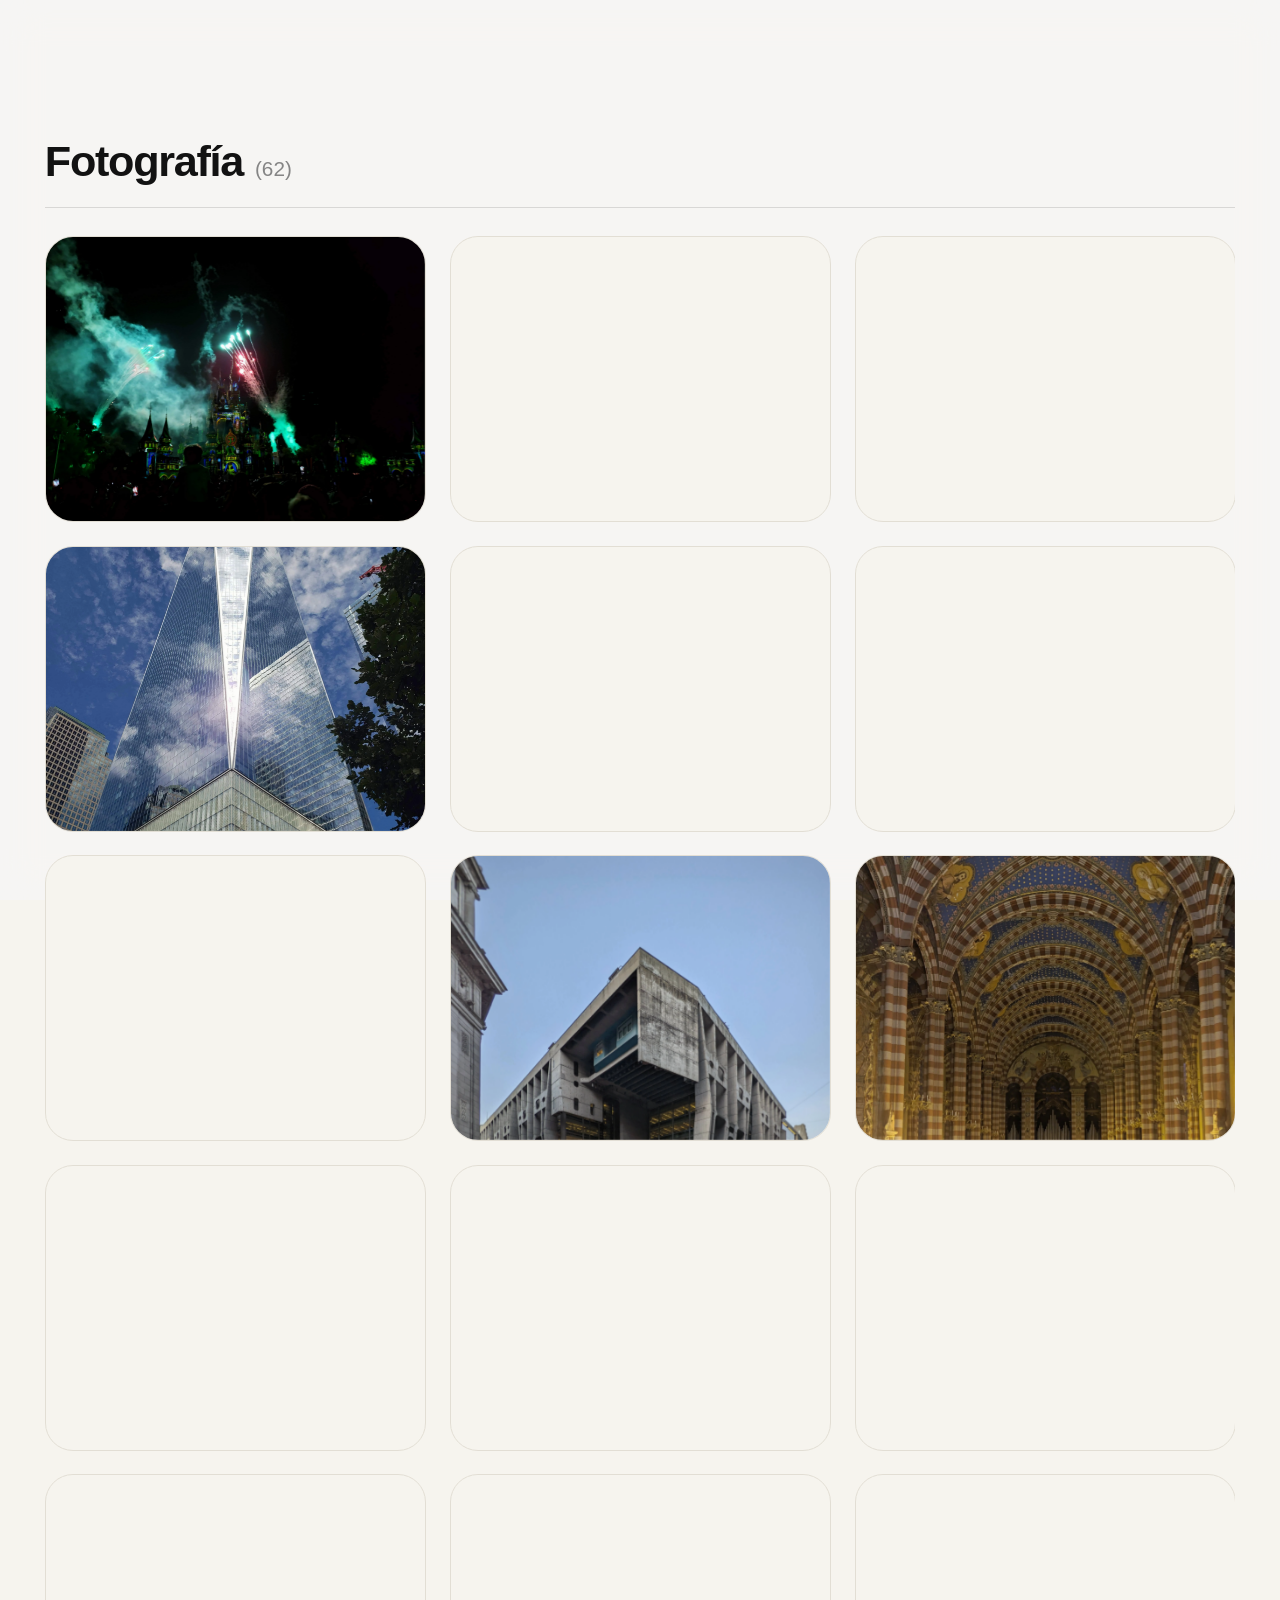
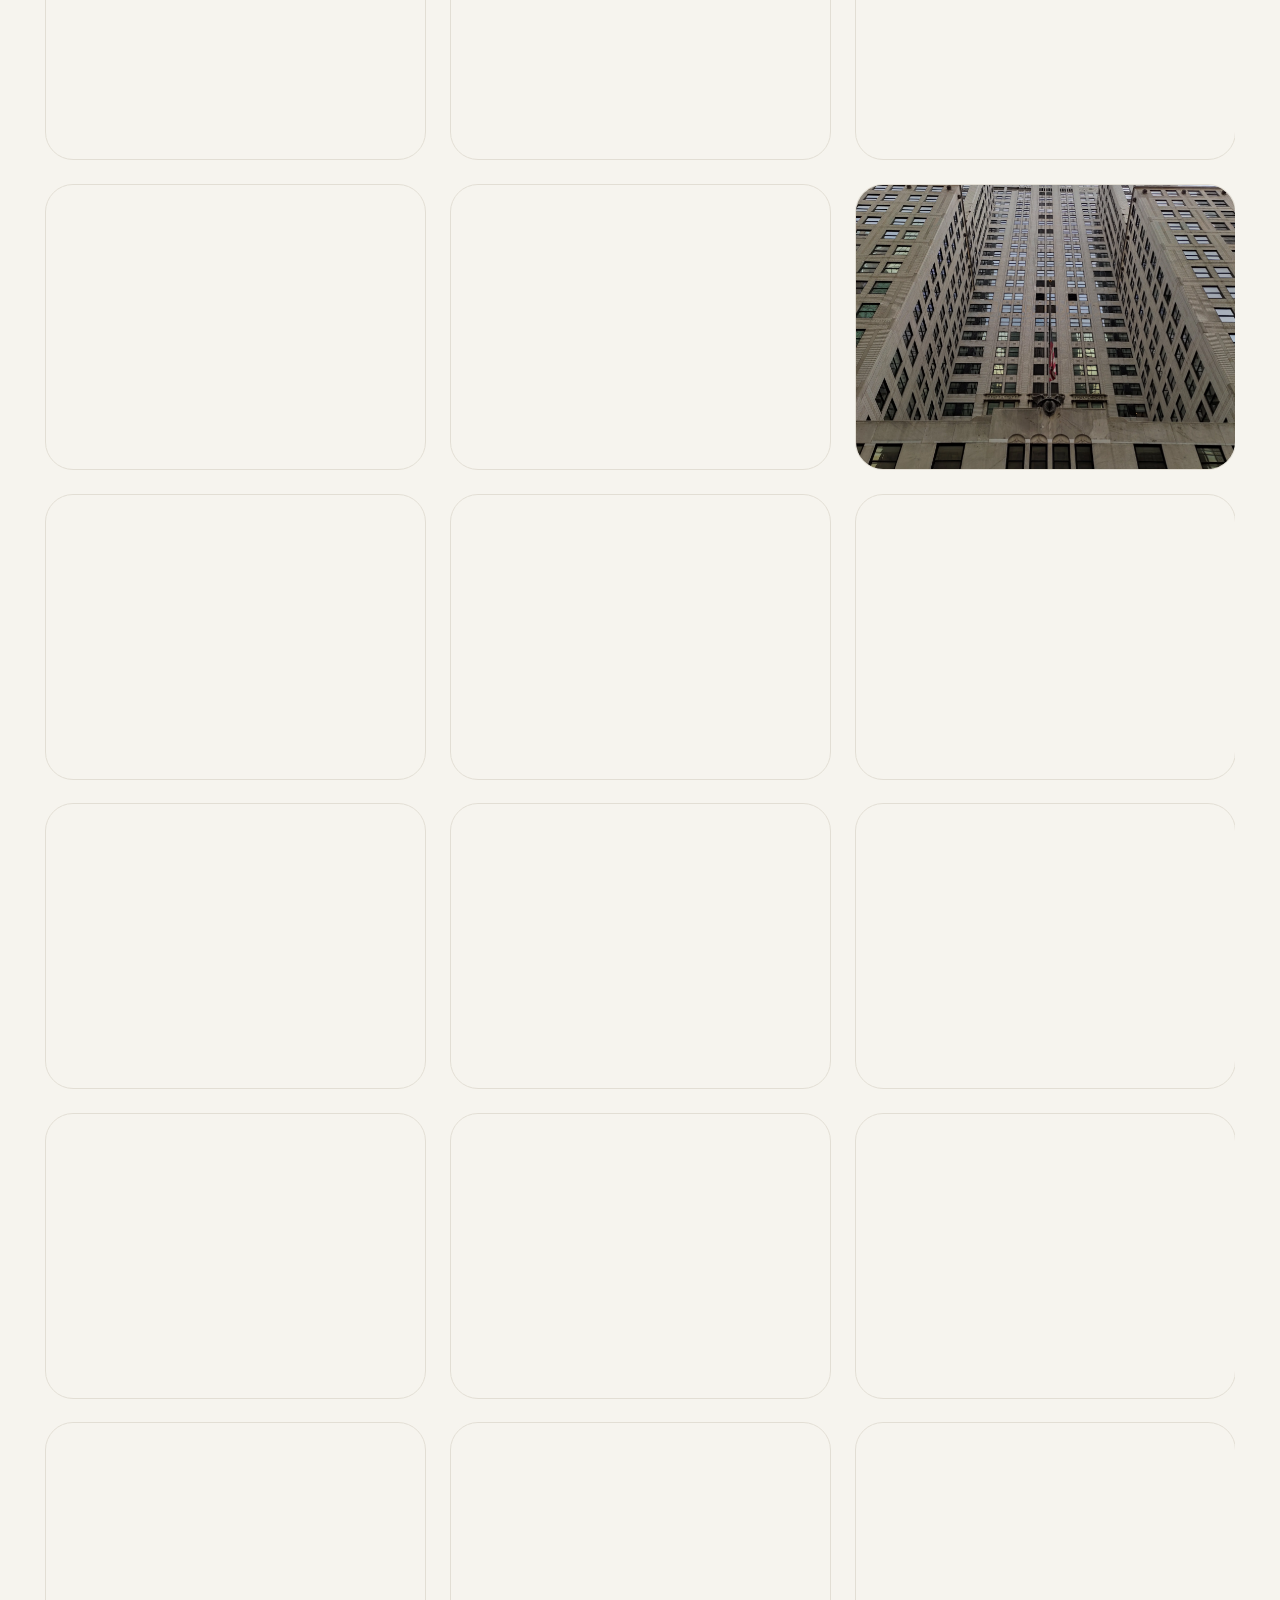
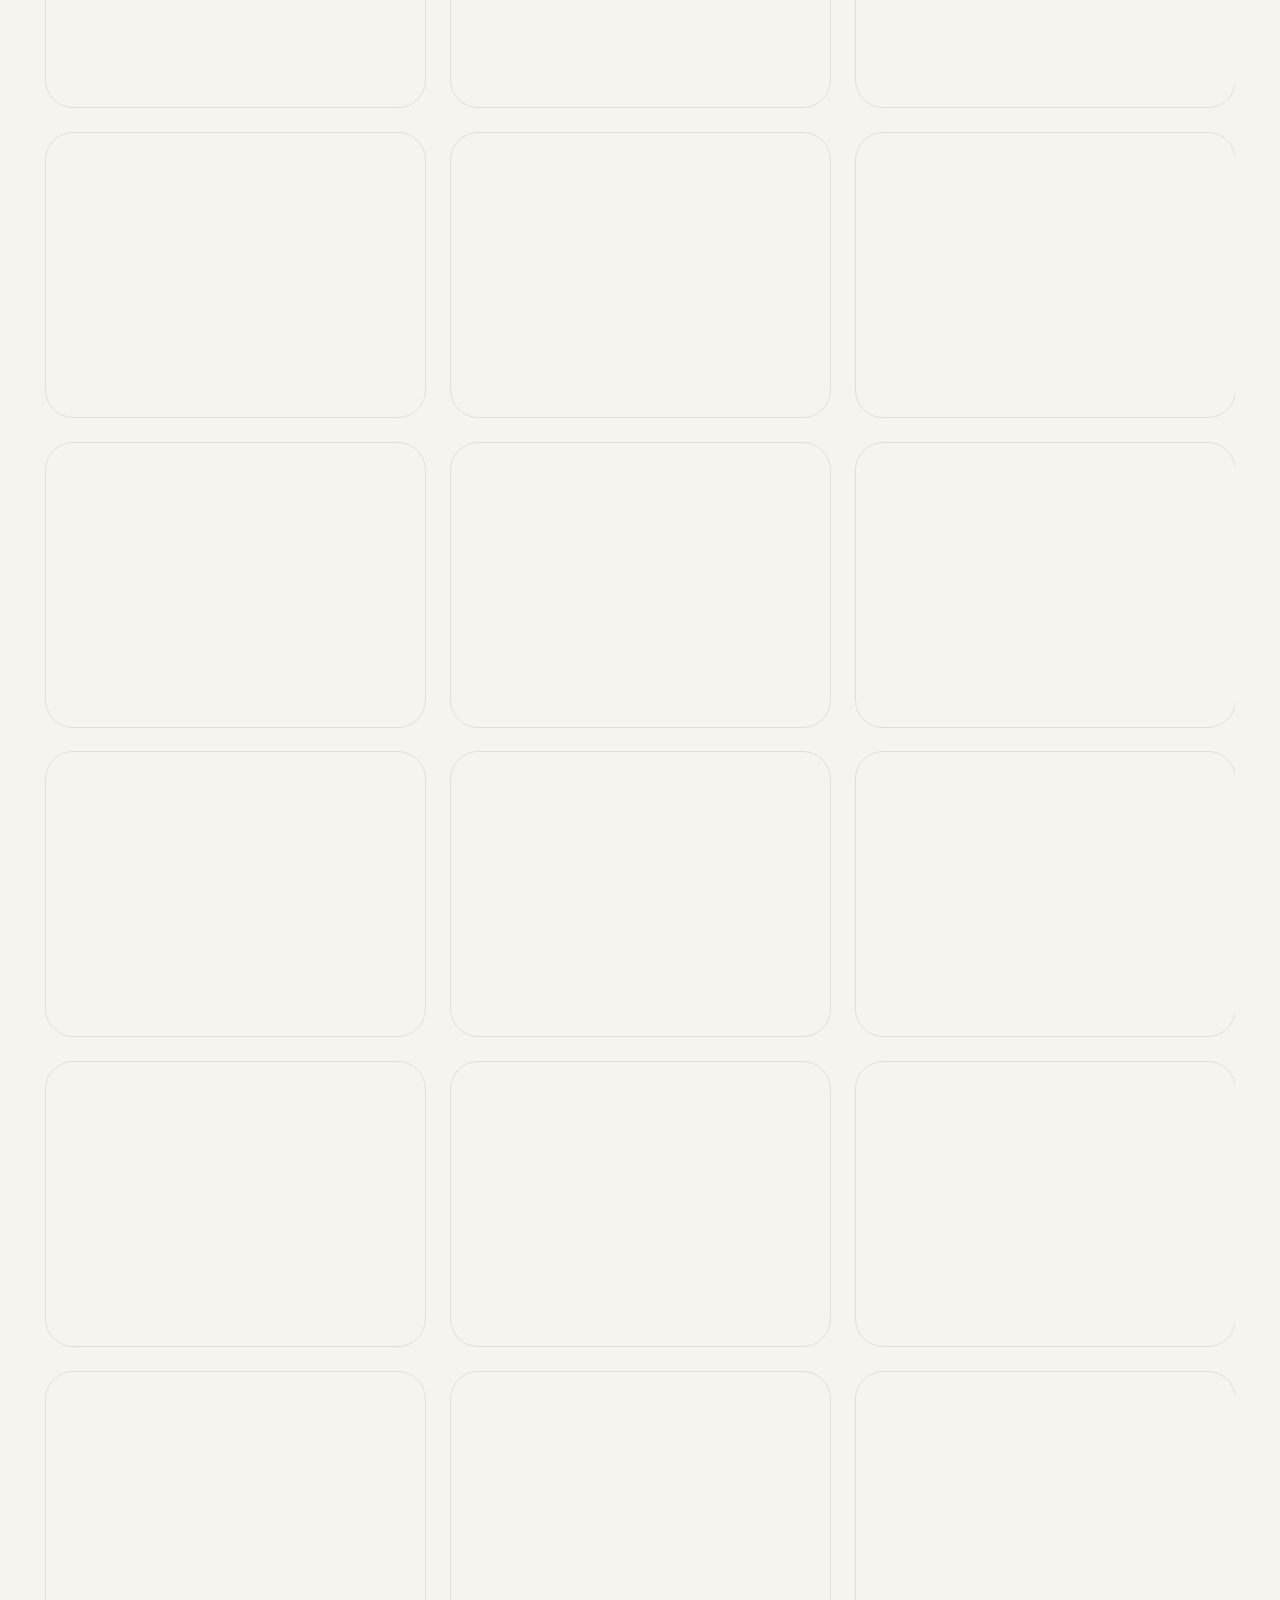
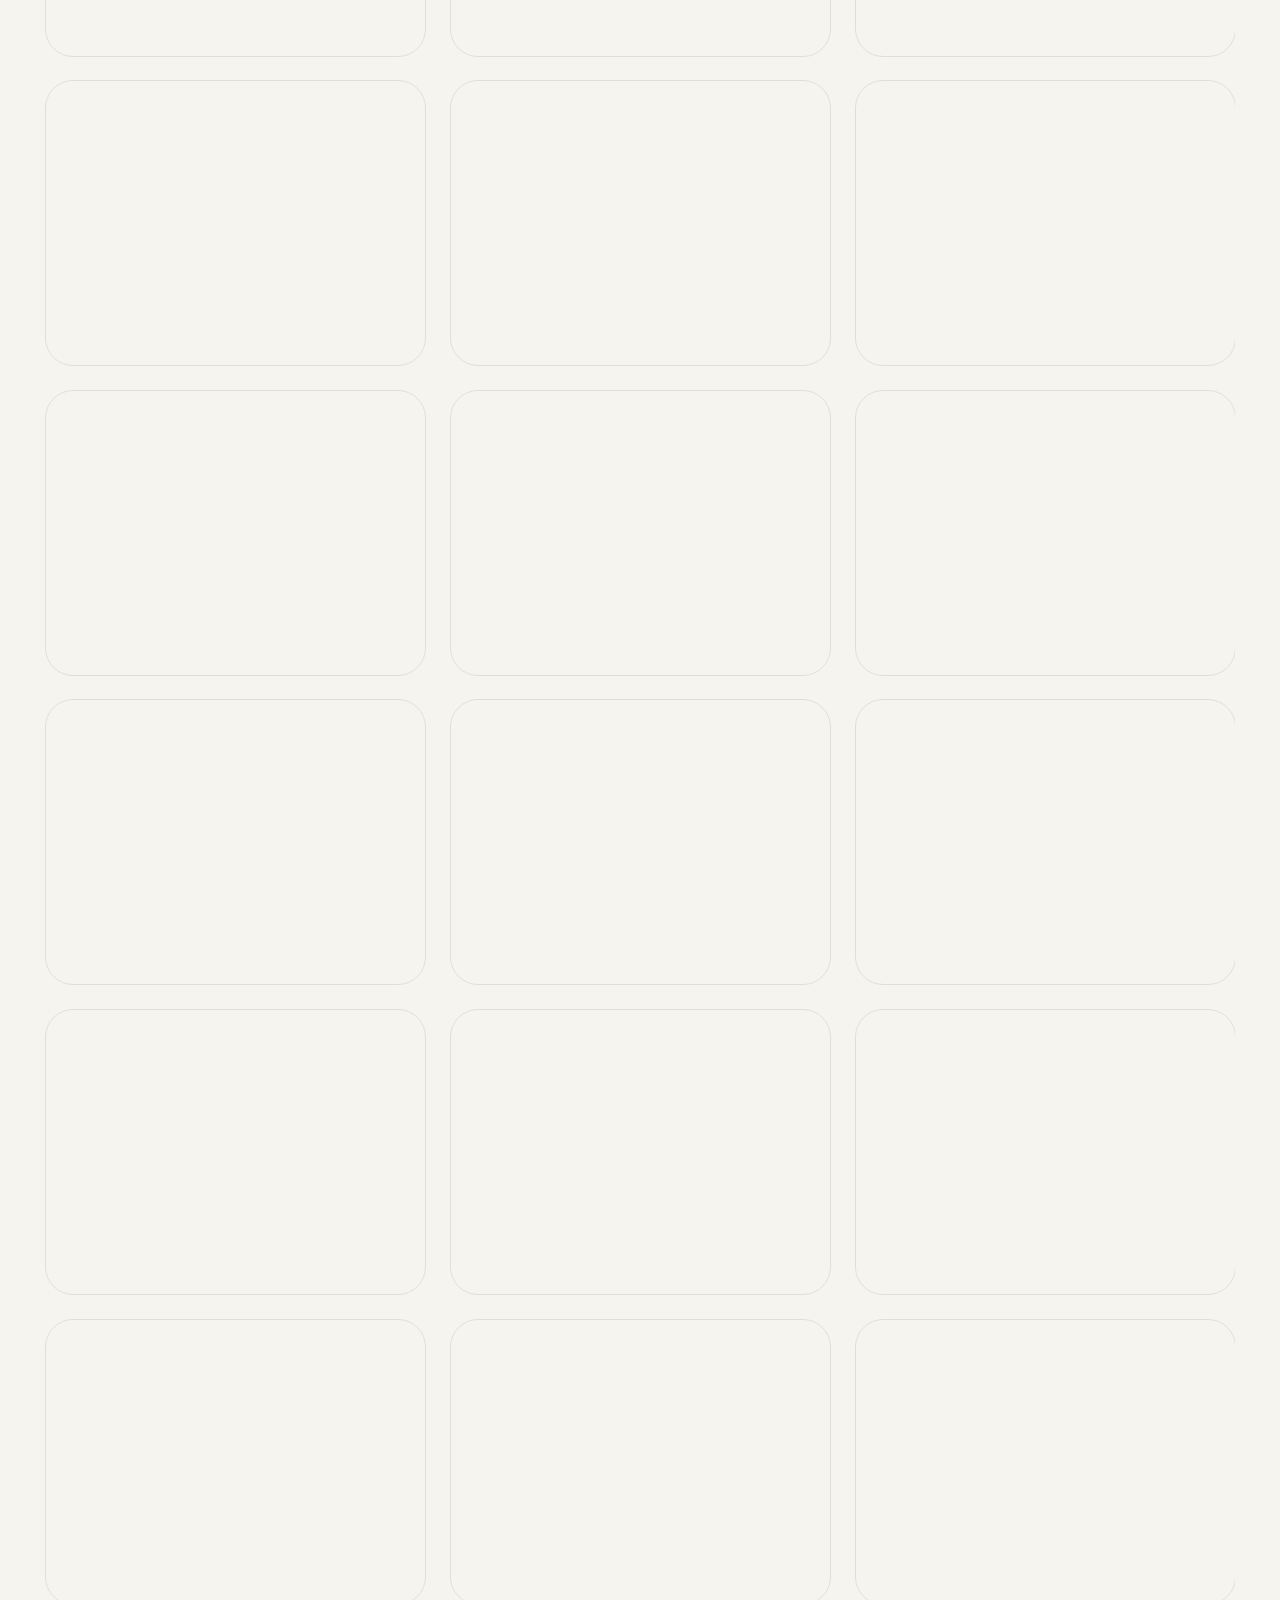
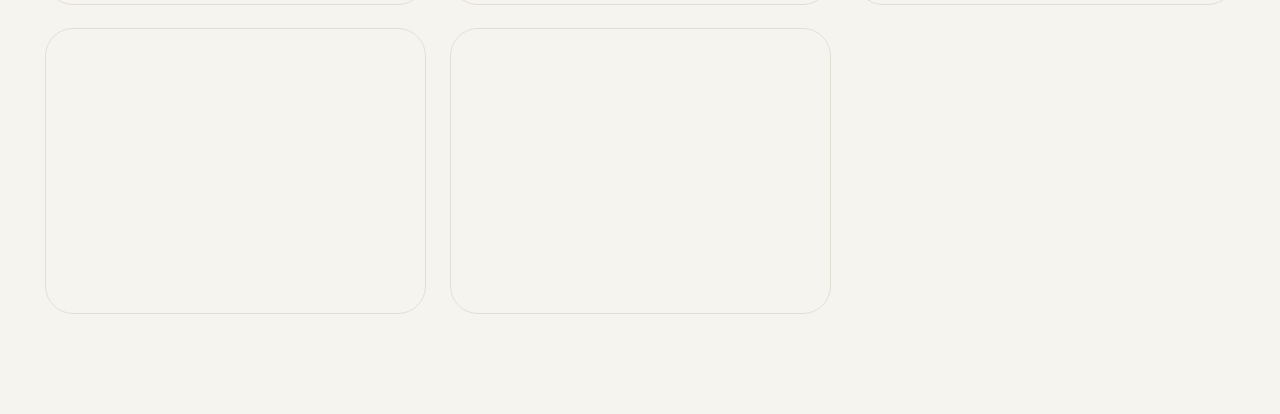
==== commit 32492d65: "Optimizaciones de rendimiento en Fotografia y correccion de cursor default en pildoras de seccion" ====
--- a/fotografia.html
+++ b/fotografia.html
@@ -100,190 +100,190 @@
 
     <section class="photo-grid-full">
       <div class="photo-card" id="foto-1" onclick="openPhotoModal('assets/fotografia/20210828_205213.webp')">
-        <img class="photo-img" src="assets/fotografia/20210828_205213.webp" alt="Fotografía 1" loading="lazy">
+        <img class="photo-img" src="assets/fotografia/20210828_205213.webp" alt="Fotografía 1" loading="lazy" decoding="async">
       </div>
       <div class="photo-card" id="foto-2" onclick="openPhotoModal('assets/fotografia/20210831_130348.webp')">
-        <img class="photo-img" src="assets/fotografia/20210831_130348.webp" alt="Fotografía 2" loading="lazy">
+        <img class="photo-img" src="assets/fotografia/20210831_130348.webp" alt="Fotografía 2" loading="lazy" decoding="async">
       </div>
       <div class="photo-card" id="foto-3" onclick="openPhotoModal('assets/fotografia/20210902_203333.webp')">
-        <img class="photo-img" src="assets/fotografia/20210902_203333.webp" alt="Fotografía 3" loading="lazy">
+        <img class="photo-img" src="assets/fotografia/20210902_203333.webp" alt="Fotografía 3" loading="lazy" decoding="async">
       </div>
       <div class="photo-card" id="foto-4" onclick="openPhotoModal('assets/fotografia/20210904_122031~2.webp')">
-        <img class="photo-img" src="assets/fotografia/20210904_122031~2.webp" alt="Fotografía 4" loading="lazy">
+        <img class="photo-img" src="assets/fotografia/20210904_122031~2.webp" alt="Fotografía 4" loading="lazy" decoding="async">
       </div>
       <div class="photo-card" id="foto-5" onclick="openPhotoModal('assets/fotografia/20210906_162740.webp')">
-        <img class="photo-img" src="assets/fotografia/20210906_162740.webp" alt="Fotografía 5" loading="lazy">
+        <img class="photo-img" src="assets/fotografia/20210906_162740.webp" alt="Fotografía 5" loading="lazy" decoding="async">
       </div>
       <div class="photo-card" id="foto-6" onclick="openPhotoModal('assets/fotografia/Catedral.webp')">
-        <img class="photo-img" src="assets/fotografia/Catedral.webp" alt="Fotografía 6" loading="lazy">
+        <img class="photo-img" src="assets/fotografia/Catedral.webp" alt="Fotografía 6" loading="lazy" decoding="async">
       </div>
       <div class="photo-card" id="foto-7" onclick="openPhotoModal('assets/fotografia/Estatua de la libertad.webp')">
-        <img class="photo-img" src="assets/fotografia/Estatua de la libertad.webp" alt="Fotografía 7" loading="lazy">
+        <img class="photo-img" src="assets/fotografia/Estatua de la libertad.webp" alt="Fotografía 7" loading="lazy" decoding="async">
       </div>
       <div class="photo-card" id="foto-8" onclick="openPhotoModal('assets/fotografia/Ex banco de Londres.webp')">
-        <img class="photo-img" src="assets/fotografia/Ex banco de Londres.webp" alt="Fotografía 8" loading="lazy">
+        <img class="photo-img" src="assets/fotografia/Ex banco de Londres.webp" alt="Fotografía 8" loading="lazy" decoding="async">
       </div>
       <div class="photo-card" id="foto-9" onclick="openPhotoModal('assets/fotografia/Iglesia.webp')">
-        <img class="photo-img" src="assets/fotografia/Iglesia.webp" alt="Fotografía 9" loading="lazy">
+        <img class="photo-img" src="assets/fotografia/Iglesia.webp" alt="Fotografía 9" loading="lazy" decoding="async">
       </div>
       <div class="photo-card" id="foto-10" onclick="openPhotoModal('assets/fotografia/IMG_0101~2.webp')">
-        <img class="photo-img" src="assets/fotografia/IMG_0101~2.webp" alt="Fotografía 10" loading="lazy">
+        <img class="photo-img" src="assets/fotografia/IMG_0101~2.webp" alt="Fotografía 10" loading="lazy" decoding="async">
       </div>
       <div class="photo-card" id="foto-11" onclick="openPhotoModal('assets/fotografia/IMG_0184~2.webp')">
-        <img class="photo-img" src="assets/fotografia/IMG_0184~2.webp" alt="Fotografía 11" loading="lazy">
+        <img class="photo-img" src="assets/fotografia/IMG_0184~2.webp" alt="Fotografía 11" loading="lazy" decoding="async">
       </div>
       <div class="photo-card" id="foto-12" onclick="openPhotoModal('assets/fotografia/IMG_20180907_164408832_HDR.webp')">
-        <img class="photo-img" src="assets/fotografia/IMG_20180907_164408832_HDR.webp" alt="Fotografía 12" loading="lazy">
+        <img class="photo-img" src="assets/fotografia/IMG_20180907_164408832_HDR.webp" alt="Fotografía 12" loading="lazy" decoding="async">
       </div>
       <div class="photo-card" id="foto-13" onclick="openPhotoModal('assets/fotografia/IMG_20180911_100608391_HDR.webp')">
-        <img class="photo-img" src="assets/fotografia/IMG_20180911_100608391_HDR.webp" alt="Fotografía 13" loading="lazy">
+        <img class="photo-img" src="assets/fotografia/IMG_20180911_100608391_HDR.webp" alt="Fotografía 13" loading="lazy" decoding="async">
       </div>
       <div class="photo-card" id="foto-14" onclick="openPhotoModal('assets/fotografia/IMG_20210904_115609.webp')">
-        <img class="photo-img" src="assets/fotografia/IMG_20210904_115609.webp" alt="Fotografía 14" loading="lazy">
+        <img class="photo-img" src="assets/fotografia/IMG_20210904_115609.webp" alt="Fotografía 14" loading="lazy" decoding="async">
       </div>
       <div class="photo-card" id="foto-15" onclick="openPhotoModal('assets/fotografia/IMG_20210904_115656.webp')">
-        <img class="photo-img" src="assets/fotografia/IMG_20210904_115656.webp" alt="Fotografía 15" loading="lazy">
+        <img class="photo-img" src="assets/fotografia/IMG_20210904_115656.webp" alt="Fotografía 15" loading="lazy" decoding="async">
       </div>
       <div class="photo-card" id="foto-16" onclick="openPhotoModal('assets/fotografia/IMG_20210904_115738.webp')">
-        <img class="photo-img" src="assets/fotografia/IMG_20210904_115738.webp" alt="Fotografía 16" loading="lazy">
+        <img class="photo-img" src="assets/fotografia/IMG_20210904_115738.webp" alt="Fotografía 16" loading="lazy" decoding="async">
       </div>
       <div class="photo-card" id="foto-17" onclick="openPhotoModal('assets/fotografia/IMG_20210905_115958.webp')">
-        <img class="photo-img" src="assets/fotografia/IMG_20210905_115958.webp" alt="Fotografía 17" loading="lazy">
+        <img class="photo-img" src="assets/fotografia/IMG_20210905_115958.webp" alt="Fotografía 17" loading="lazy" decoding="async">
       </div>
       <div class="photo-card" id="foto-18" onclick="openPhotoModal('assets/fotografia/IMG_20210905_124206.webp')">
-        <img class="photo-img" src="assets/fotografia/IMG_20210905_124206.webp" alt="Fotografía 18" loading="lazy">
+        <img class="photo-img" src="assets/fotografia/IMG_20210905_124206.webp" alt="Fotografía 18" loading="lazy" decoding="async">
       </div>
       <div class="photo-card" id="foto-19" onclick="openPhotoModal('assets/fotografia/IMG_20210905_181342.webp')">
-        <img class="photo-img" src="assets/fotografia/IMG_20210905_181342.webp" alt="Fotografía 19" loading="lazy">
+        <img class="photo-img" src="assets/fotografia/IMG_20210905_181342.webp" alt="Fotografía 19" loading="lazy" decoding="async">
       </div>
       <div class="photo-card" id="foto-20" onclick="openPhotoModal('assets/fotografia/IMG_20210905_181443.webp')">
-        <img class="photo-img" src="assets/fotografia/IMG_20210905_181443.webp" alt="Fotografía 20" loading="lazy">
+        <img class="photo-img" src="assets/fotografia/IMG_20210905_181443.webp" alt="Fotografía 20" loading="lazy" decoding="async">
       </div>
       <div class="photo-card" id="foto-21" onclick="openPhotoModal('assets/fotografia/IMG_20210905_181538.webp')">
-        <img class="photo-img" src="assets/fotografia/IMG_20210905_181538.webp" alt="Fotografía 21" loading="lazy">
+        <img class="photo-img" src="assets/fotografia/IMG_20210905_181538.webp" alt="Fotografía 21" loading="lazy" decoding="async">
       </div>
       <div class="photo-card" id="foto-22" onclick="openPhotoModal('assets/fotografia/IMG-20210830-WA0104~2.webp')">
-        <img class="photo-img" src="assets/fotografia/IMG-20210830-WA0104~2.webp" alt="Fotografía 22" loading="lazy">
+        <img class="photo-img" src="assets/fotografia/IMG-20210830-WA0104~2.webp" alt="Fotografía 22" loading="lazy" decoding="async">
       </div>
       <div class="photo-card" id="foto-23" onclick="openPhotoModal('assets/fotografia/IMG-20260105-WA0130.webp')">
-        <img class="photo-img" src="assets/fotografia/IMG-20260105-WA0130.webp" alt="Fotografía 23" loading="lazy">
+        <img class="photo-img" src="assets/fotografia/IMG-20260105-WA0130.webp" alt="Fotografía 23" loading="lazy" decoding="async">
       </div>
       <div class="photo-card" id="foto-24" onclick="openPhotoModal('assets/fotografia/IMG-20260106-WA0002.webp')">
-        <img class="photo-img" src="assets/fotografia/IMG-20260106-WA0002.webp" alt="Fotografía 24" loading="lazy">
+        <img class="photo-img" src="assets/fotografia/IMG-20260106-WA0002.webp" alt="Fotografía 24" loading="lazy" decoding="async">
       </div>
       <div class="photo-card" id="foto-25" onclick="openPhotoModal('assets/fotografia/IMG-20260107-WA0129.webp')">
-        <img class="photo-img" src="assets/fotografia/IMG-20260107-WA0129.webp" alt="Fotografía 25" loading="lazy">
+        <img class="photo-img" src="assets/fotografia/IMG-20260107-WA0129.webp" alt="Fotografía 25" loading="lazy" decoding="async">
       </div>
       <div class="photo-card" id="foto-26" onclick="openPhotoModal('assets/fotografia/IMG-20260110-WA0319.webp')">
-        <img class="photo-img" src="assets/fotografia/IMG-20260110-WA0319.webp" alt="Fotografía 26" loading="lazy">
+        <img class="photo-img" src="assets/fotografia/IMG-20260110-WA0319.webp" alt="Fotografía 26" loading="lazy" decoding="async">
       </div>
       <div class="photo-card" id="foto-27" onclick="openPhotoModal('assets/fotografia/IMG-20260114-WA0275.webp')">
-        <img class="photo-img" src="assets/fotografia/IMG-20260114-WA0275.webp" alt="Fotografía 27" loading="lazy">
+        <img class="photo-img" src="assets/fotografia/IMG-20260114-WA0275.webp" alt="Fotografía 27" loading="lazy" decoding="async">
       </div>
       <div class="photo-card" id="foto-28" onclick="openPhotoModal('assets/fotografia/IMG-20260114-WA0321.webp')">
-        <img class="photo-img" src="assets/fotografia/IMG-20260114-WA0321.webp" alt="Fotografía 28" loading="lazy">
+        <img class="photo-img" src="assets/fotografia/IMG-20260114-WA0321.webp" alt="Fotografía 28" loading="lazy" decoding="async">
       </div>
       <div class="photo-card" id="foto-29" onclick="openPhotoModal('assets/fotografia/IMG-20260114-WA0400.webp')">
-        <img class="photo-img" src="assets/fotografia/IMG-20260114-WA0400.webp" alt="Fotografía 29" loading="lazy">
+        <img class="photo-img" src="assets/fotografia/IMG-20260114-WA0400.webp" alt="Fotografía 29" loading="lazy" decoding="async">
       </div>
       <div class="photo-card" id="foto-30" onclick="openPhotoModal('assets/fotografia/IMG-20260114-WA0414.webp')">
-        <img class="photo-img" src="assets/fotografia/IMG-20260114-WA0414.webp" alt="Fotografía 30" loading="lazy">
+        <img class="photo-img" src="assets/fotografia/IMG-20260114-WA0414.webp" alt="Fotografía 30" loading="lazy" decoding="async">
       </div>
       <div class="photo-card" id="foto-31" onclick="openPhotoModal('assets/fotografia/IMG-20260115-WA0106.webp')">
-        <img class="photo-img" src="assets/fotografia/IMG-20260115-WA0106.webp" alt="Fotografía 31" loading="lazy">
+        <img class="photo-img" src="assets/fotografia/IMG-20260115-WA0106.webp" alt="Fotografía 31" loading="lazy" decoding="async">
       </div>
       <div class="photo-card" id="foto-32" onclick="openPhotoModal('assets/fotografia/IMG-20260115-WA0287.webp')">
-        <img class="photo-img" src="assets/fotografia/IMG-20260115-WA0287.webp" alt="Fotografía 32" loading="lazy">
+        <img class="photo-img" src="assets/fotografia/IMG-20260115-WA0287.webp" alt="Fotografía 32" loading="lazy" decoding="async">
       </div>
       <div class="photo-card" id="foto-33" onclick="openPhotoModal('assets/fotografia/motion_photo_4574619339018186189.webp')">
-        <img class="photo-img" src="assets/fotografia/motion_photo_4574619339018186189.webp" alt="Fotografía 33" loading="lazy">
+        <img class="photo-img" src="assets/fotografia/motion_photo_4574619339018186189.webp" alt="Fotografía 33" loading="lazy" decoding="async">
       </div>
       <div class="photo-card" id="foto-34" onclick="openPhotoModal('assets/fotografia/Palacio agua.webp')">
-        <img class="photo-img" src="assets/fotografia/Palacio agua.webp" alt="Fotografía 34" loading="lazy">
+        <img class="photo-img" src="assets/fotografia/Palacio agua.webp" alt="Fotografía 34" loading="lazy" decoding="async">
       </div>
       <div class="photo-card" id="foto-35" onclick="openPhotoModal('assets/fotografia/PXL_20210908_142741852.webp')">
-        <img class="photo-img" src="assets/fotografia/PXL_20210908_142741852.webp" alt="Fotografía 35" loading="lazy">
+        <img class="photo-img" src="assets/fotografia/PXL_20210908_142741852.webp" alt="Fotografía 35" loading="lazy" decoding="async">
       </div>
       <div class="photo-card" id="foto-36" onclick="openPhotoModal('assets/fotografia/PXL_20220414_141137684.MP.webp')">
-        <img class="photo-img" src="assets/fotografia/PXL_20220414_141137684.MP.webp" alt="Fotografía 36" loading="lazy">
+        <img class="photo-img" src="assets/fotografia/PXL_20220414_141137684.MP.webp" alt="Fotografía 36" loading="lazy" decoding="async">
       </div>
       <div class="photo-card" id="foto-37" onclick="openPhotoModal('assets/fotografia/PXL_20220415_140716228.MP~2.webp')">
-        <img class="photo-img" src="assets/fotografia/PXL_20220415_140716228.MP~2.webp" alt="Fotografía 37" loading="lazy">
+        <img class="photo-img" src="assets/fotografia/PXL_20220415_140716228.MP~2.webp" alt="Fotografía 37" loading="lazy" decoding="async">
       </div>
       <div class="photo-card" id="foto-38" onclick="openPhotoModal('assets/fotografia/PXL_20220415_205455379~2.webp')">
-        <img class="photo-img" src="assets/fotografia/PXL_20220415_205455379~2.webp" alt="Fotografía 38" loading="lazy">
+        <img class="photo-img" src="assets/fotografia/PXL_20220415_205455379~2.webp" alt="Fotografía 38" loading="lazy" decoding="async">
       </div>
       <div class="photo-card" id="foto-39" onclick="openPhotoModal('assets/fotografia/PXL_20221001_195212139.MP.webp')">
-        <img class="photo-img" src="assets/fotografia/PXL_20221001_195212139.MP.webp" alt="Fotografía 39" loading="lazy">
+        <img class="photo-img" src="assets/fotografia/PXL_20221001_195212139.MP.webp" alt="Fotografía 39" loading="lazy" decoding="async">
       </div>
       <div class="photo-card" id="foto-40" onclick="openPhotoModal('assets/fotografia/PXL_20221002_213448323.MP.webp')">
-        <img class="photo-img" src="assets/fotografia/PXL_20221002_213448323.MP.webp" alt="Fotografía 40" loading="lazy">
+        <img class="photo-img" src="assets/fotografia/PXL_20221002_213448323.MP.webp" alt="Fotografía 40" loading="lazy" decoding="async">
       </div>
       <div class="photo-card" id="foto-41" onclick="openPhotoModal('assets/fotografia/PXL_20230323_162826117.MP.webp')">
-        <img class="photo-img" src="assets/fotografia/PXL_20230323_162826117.MP.webp" alt="Fotografía 41" loading="lazy">
+        <img class="photo-img" src="assets/fotografia/PXL_20230323_162826117.MP.webp" alt="Fotografía 41" loading="lazy" decoding="async">
       </div>
       <div class="photo-card" id="foto-42" onclick="openPhotoModal('assets/fotografia/PXL_20230409_022232826.MP-01.webp')">
-        <img class="photo-img" src="assets/fotografia/PXL_20230409_022232826.MP-01.webp" alt="Fotografía 42" loading="lazy">
+        <img class="photo-img" src="assets/fotografia/PXL_20230409_022232826.MP-01.webp" alt="Fotografía 42" loading="lazy" decoding="async">
       </div>
       <div class="photo-card" id="foto-43" onclick="openPhotoModal('assets/fotografia/PXL_20230421_191503570.MP.webp')">
-        <img class="photo-img" src="assets/fotografia/PXL_20230421_191503570.MP.webp" alt="Fotografía 43" loading="lazy">
+        <img class="photo-img" src="assets/fotografia/PXL_20230421_191503570.MP.webp" alt="Fotografía 43" loading="lazy" decoding="async">
       </div>
       <div class="photo-card" id="foto-44" onclick="openPhotoModal('assets/fotografia/PXL_20230429_152005671.MP.webp')">
-        <img class="photo-img" src="assets/fotografia/PXL_20230429_152005671.MP.webp" alt="Fotografía 44" loading="lazy">
+        <img class="photo-img" src="assets/fotografia/PXL_20230429_152005671.MP.webp" alt="Fotografía 44" loading="lazy" decoding="async">
       </div>
       <div class="photo-card" id="foto-45" onclick="openPhotoModal('assets/fotografia/PXL_20230731_190214495.MP.webp')">
-        <img class="photo-img" src="assets/fotografia/PXL_20230731_190214495.MP.webp" alt="Fotografía 45" loading="lazy">
+        <img class="photo-img" src="assets/fotografia/PXL_20230731_190214495.MP.webp" alt="Fotografía 45" loading="lazy" decoding="async">
       </div>
       <div class="photo-card" id="foto-46" onclick="openPhotoModal('assets/fotografia/PXL_20230731_212502425.MP.webp')">
-        <img class="photo-img" src="assets/fotografia/PXL_20230731_212502425.MP.webp" alt="Fotografía 46" loading="lazy">
+        <img class="photo-img" src="assets/fotografia/PXL_20230731_212502425.MP.webp" alt="Fotografía 46" loading="lazy" decoding="async">
       </div>
       <div class="photo-card" id="foto-47" onclick="openPhotoModal('assets/fotografia/PXL_20230731_212720773.MP.webp')">
-        <img class="photo-img" src="assets/fotografia/PXL_20230731_212720773.MP.webp" alt="Fotografía 47" loading="lazy">
+        <img class="photo-img" src="assets/fotografia/PXL_20230731_212720773.MP.webp" alt="Fotografía 47" loading="lazy" decoding="async">
       </div>
       <div class="photo-card" id="foto-48" onclick="openPhotoModal('assets/fotografia/PXL_20230731_213144573.MP.webp')">
-        <img class="photo-img" src="assets/fotografia/PXL_20230731_213144573.MP.webp" alt="Fotografía 48" loading="lazy">
+        <img class="photo-img" src="assets/fotografia/PXL_20230731_213144573.MP.webp" alt="Fotografía 48" loading="lazy" decoding="async">
       </div>
       <div class="photo-card" id="foto-49" onclick="openPhotoModal('assets/fotografia/PXL_20231006_171923194.MP.webp')">
-        <img class="photo-img" src="assets/fotografia/PXL_20231006_171923194.MP.webp" alt="Fotografía 49" loading="lazy">
+        <img class="photo-img" src="assets/fotografia/PXL_20231006_171923194.MP.webp" alt="Fotografía 49" loading="lazy" decoding="async">
       </div>
       <div class="photo-card" id="foto-50" onclick="openPhotoModal('assets/fotografia/PXL_20231006_173247157.MP.webp')">
-        <img class="photo-img" src="assets/fotografia/PXL_20231006_173247157.MP.webp" alt="Fotografía 50" loading="lazy">
+        <img class="photo-img" src="assets/fotografia/PXL_20231006_173247157.MP.webp" alt="Fotografía 50" loading="lazy" decoding="async">
       </div>
       <div class="photo-card" id="foto-51" onclick="openPhotoModal('assets/fotografia/PXL_20231006_204234461.MP.webp')">
-        <img class="photo-img" src="assets/fotografia/PXL_20231006_204234461.MP.webp" alt="Fotografía 51" loading="lazy">
+        <img class="photo-img" src="assets/fotografia/PXL_20231006_204234461.MP.webp" alt="Fotografía 51" loading="lazy" decoding="async">
       </div>
       <div class="photo-card" id="foto-52" onclick="openPhotoModal('assets/fotografia/PXL_20240112_223720302.MP~2.webp')">
-        <img class="photo-img" src="assets/fotografia/PXL_20240112_223720302.MP~2.webp" alt="Fotografía 52" loading="lazy">
+        <img class="photo-img" src="assets/fotografia/PXL_20240112_223720302.MP~2.webp" alt="Fotografía 52" loading="lazy" decoding="async">
       </div>
       <div class="photo-card" id="foto-53" onclick="openPhotoModal('assets/fotografia/PXL_20240329_191708839.MP~2.webp')">
-        <img class="photo-img" src="assets/fotografia/PXL_20240329_191708839.MP~2.webp" alt="Fotografía 53" loading="lazy">
+        <img class="photo-img" src="assets/fotografia/PXL_20240329_191708839.MP~2.webp" alt="Fotografía 53" loading="lazy" decoding="async">
       </div>
       <div class="photo-card" id="foto-54" onclick="openPhotoModal('assets/fotografia/PXL_20240401_182547656.MP.webp')">
-        <img class="photo-img" src="assets/fotografia/PXL_20240401_182547656.MP.webp" alt="Fotografía 54" loading="lazy">
+        <img class="photo-img" src="assets/fotografia/PXL_20240401_182547656.MP.webp" alt="Fotografía 54" loading="lazy" decoding="async">
       </div>
       <div class="photo-card" id="foto-55" onclick="openPhotoModal('assets/fotografia/PXL_20240401_211450454.MP~4.webp')">
-        <img class="photo-img" src="assets/fotografia/PXL_20240401_211450454.MP~4.webp" alt="Fotografía 55" loading="lazy">
+        <img class="photo-img" src="assets/fotografia/PXL_20240401_211450454.MP~4.webp" alt="Fotografía 55" loading="lazy" decoding="async">
       </div>
       <div class="photo-card" id="foto-56" onclick="openPhotoModal('assets/fotografia/PXL_20240423_205916721.webp')">
-        <img class="photo-img" src="assets/fotografia/PXL_20240423_205916721.webp" alt="Fotografía 56" loading="lazy">
+        <img class="photo-img" src="assets/fotografia/PXL_20240423_205916721.webp" alt="Fotografía 56" loading="lazy" decoding="async">
       </div>
       <div class="photo-card" id="foto-57" onclick="openPhotoModal('assets/fotografia/PXL_20240423_230142697.MP.webp')">
-        <img class="photo-img" src="assets/fotografia/PXL_20240423_230142697.MP.webp" alt="Fotografía 57" loading="lazy">
+        <img class="photo-img" src="assets/fotografia/PXL_20240423_230142697.MP.webp" alt="Fotografía 57" loading="lazy" decoding="async">
       </div>
       <div class="photo-card" id="foto-58" onclick="openPhotoModal('assets/fotografia/PXL_20240506_140349300.MP.webp')">
-        <img class="photo-img" src="assets/fotografia/PXL_20240506_140349300.MP.webp" alt="Fotografía 58" loading="lazy">
+        <img class="photo-img" src="assets/fotografia/PXL_20240506_140349300.MP.webp" alt="Fotografía 58" loading="lazy" decoding="async">
       </div>
       <div class="photo-card" id="foto-59" onclick="openPhotoModal('assets/fotografia/PXL_20240506_140833411.MP.webp')">
-        <img class="photo-img" src="assets/fotografia/PXL_20240506_140833411.MP.webp" alt="Fotografía 59" loading="lazy">
+        <img class="photo-img" src="assets/fotografia/PXL_20240506_140833411.MP.webp" alt="Fotografía 59" loading="lazy" decoding="async">
       </div>
       <div class="photo-card" id="foto-60" onclick="openPhotoModal('assets/fotografia/PXL_20250530_210227627.MP~2.webp')">
-        <img class="photo-img" src="assets/fotografia/PXL_20250530_210227627.MP~2.webp" alt="Fotografía 60" loading="lazy">
+        <img class="photo-img" src="assets/fotografia/PXL_20250530_210227627.MP~2.webp" alt="Fotografía 60" loading="lazy" decoding="async">
       </div>
       <div class="photo-card" id="foto-61" onclick="openPhotoModal('assets/fotografia/PXL_20260531_200422977.MP.webp')">
-        <img class="photo-img" src="assets/fotografia/PXL_20260531_200422977.MP.webp" alt="Fotografía 61" loading="lazy">
+        <img class="photo-img" src="assets/fotografia/PXL_20260531_200422977.MP.webp" alt="Fotografía 61" loading="lazy" decoding="async">
       </div>
       <div class="photo-card" id="foto-62" onclick="openPhotoModal('assets/fotografia/S7300248.webp')">
-        <img class="photo-img" src="assets/fotografia/S7300248.webp" alt="Fotografía 62" loading="lazy">
+        <img class="photo-img" src="assets/fotografia/S7300248.webp" alt="Fotografía 62" loading="lazy" decoding="async">
       </div>
     </section>
   </main>
@@ -397,3 +397,4 @@
   </script>
 </body>
 </html>
+
--- a/styles.css
+++ b/styles.css
@@ -1047,6 +1047,32 @@
   margin: 0;
 }
 
+.section-header-row,
+.section-header-row *,
+.section-header-row *::before,
+.section-header-row *::after,
+.section-title,
+.section-title *,
+.section-title *::before,
+.section-title *::after,
+.section-count,
+.section-count *::before,
+.section-count *::after,
+.explore-all-btn,
+.explore-all-btn *,
+.explore-all-btn::before,
+.explore-all-btn::after,
+.apm-header,
+.apm-header *,
+.apm-header *::before,
+.apm-header *::after,
+.apm-title,
+.apm-title *,
+.apm-count,
+.apm-count * {
+  cursor: default !important;
+}
+
 .section-title {
   font-family: var(--font-main);
   font-size: clamp(1.8rem, 3.4vw, 2.7rem);
@@ -1152,6 +1178,12 @@
   }
 }
 
+.photo-mosaic-grid,
+.photo-grid-full {
+  content-visibility: auto;
+  contain-intrinsic-size: 300px 900px;
+}
+
 .photo-card {
   position: relative;
   width: 100%;
@@ -1162,6 +1194,10 @@
   border: 1px solid var(--border-color);
   cursor: none !important; /* Sacamos el icono de la mano en fotografías */
   transition: transform 0.35s cubic-bezier(0.16, 1, 0.3, 1), box-shadow 0.35s ease;
+  content-visibility: auto;
+  contain-intrinsic-size: 300px;
+  transform: translateZ(0);
+  will-change: transform;
 }
 
 .photo-card * {
@@ -1169,7 +1205,7 @@
 }
 
 .photo-card:hover {
-  transform: translateY(-4px);
+  transform: translateY(-4px) translateZ(0);
   box-shadow: 0 16px 36px rgba(0, 0, 0, 0.15);
 }
 
@@ -1179,10 +1215,12 @@
   object-fit: cover;
   display: block;
   transition: transform 0.6s cubic-bezier(0.16, 1, 0.3, 1);
+  transform: translateZ(0);
+  will-change: transform;
 }
 
 .photo-card:hover .photo-img {
-  transform: scale(1.04);
+  transform: scale(1.04) translateZ(0);
 }
 
 .card-img-wrapper {
@@ -1448,17 +1486,6 @@
   cursor: default;
 }
 
-/* =======================================================
-   ESPACIO DE TRANSICIÓN EN BLANCO (1 PANTALLA COMPLETA 100VH)
-   ======================================================= */
-.home-transition-spacer {
-  width: 100%;
-  height: 100vh;
-  min-height: 100vh;
-  background-color: var(--bg-color);
-  position: relative;
-  pointer-events: none;
-}
 
 /* =======================================================
    SECCIÓN ESCRITOS EN FORMATO LISTA VERTICAL (IMAGEN AL BORDE / FONDO BLANCO PURO)
@@ -2267,10 +2294,27 @@
   line-height: 1.6;
 }
 
-/* WRAPPER HERO DE IMAGEN PRINCIPAL */
+/* WRAPPER HERO DE IMAGEN O VIDEO PRINCIPAL */
 .pm-hero-wrapper {
   width: 100%;
   margin-bottom: 40px;
+  position: relative;
+}
+
+.pm-hero-video-container {
+  width: 100%;
+  aspect-ratio: 16 / 9;
+  border-radius: 20px;
+  overflow: hidden;
+  background: #000000;
+  box-shadow: none !important;
+}
+
+.pm-hero-video-container iframe {
+  width: 100%;
+  height: 100%;
+  border: 0;
+  display: block;
 }
 
 .pm-hero-img {
@@ -2637,7 +2681,7 @@
   font-family: var(--font-main);
   font-size: 0.85rem;
   font-weight: 600;
-  cursor: pointer !important;
+  cursor: default !important;
   display: inline-flex;
   align-items: center;
   justify-content: center;
@@ -2822,7 +2866,7 @@
   font-family: var(--font-main);
   font-size: 0.84rem;
   font-weight: 600;
-  cursor: pointer;
+  cursor: default !important;
   box-shadow: none !important;
   transition: all 0.25s cubic-bezier(0.16, 1, 0.3, 1);
   overflow: hidden;
@@ -3205,3 +3249,350 @@
   object-fit: contain;
 }
 
+/* =======================================================
+   OPTIMIZACIÓN RESPONSIVE MOBILE (<= 768PX)
+   ======================================================= */
+@media (max-width: 768px) {
+  /* 1. Desborde horizontal global y resets de caja */
+  html,
+  body {
+    overflow-x: hidden !important;
+    max-width: 100vw !important;
+    box-sizing: border-box !important;
+    width: 100% !important;
+  }
+
+  *,
+  *::before,
+  *::after {
+    box-sizing: border-box !important;
+  }
+
+  .main-container {
+    padding: 30px 5vw 70px 5vw !important;
+    max-width: 100vw !important;
+    width: 100% !important;
+    overflow-x: hidden !important;
+  }
+
+  .page-section {
+    padding-top: 50px !important;
+    margin-bottom: 70px !important;
+  }
+
+  /* 2. Subtítulo del Header (FADU-UBA) y Hero */
+  #home-screen {
+    height: auto !important;
+    min-height: 100svh !important;
+    min-height: 100vh !important;
+    padding: 90px 5vw 45px 5vw !important;
+    justify-content: flex-end !important;
+    position: relative !important;
+  }
+
+  .home-bottom-layout {
+    gap: 16px !important;
+  }
+
+  .home-subtitle-top {
+    font-size: clamp(0.72rem, 3.1vw, 0.95rem) !important;
+    line-height: 1.4 !important;
+    white-space: nowrap !important;
+    overflow: hidden !important;
+    text-overflow: ellipsis !important;
+    display: block !important;
+    width: 100% !important;
+    text-align: left !important;
+    letter-spacing: -0.01em !important;
+    word-spacing: normal !important;
+    text-justify: auto !important;
+  }
+
+  .home-split-name {
+    flex-direction: column !important;
+    align-items: flex-start !important;
+    font-size: clamp(2.9rem, 13.5vw, 5.2rem) !important;
+    line-height: 0.95 !important;
+    letter-spacing: -0.04em !important;
+    gap: 4px !important;
+  }
+
+  .home-name-block {
+    padding-bottom: 6px !important;
+    margin-bottom: -6px !important;
+  }
+
+  /* 3. Icosaedros / Animación 3D / Canvas en mobile */
+  .home-3d-canvas,
+  #home-3d-canvas {
+    position: absolute !important;
+    top: 38% !important;
+    left: 50% !important;
+    transform: translate(-50%, -50%) !important;
+    width: 100% !important;
+    max-width: 100vw !important;
+    height: 320px !important;
+    display: block !important;
+    pointer-events: auto !important;
+    z-index: 1 !important;
+  }
+
+  /* 4. Frase / Cita intermedia */
+  .home-transition-spacer {
+    height: auto !important;
+    min-height: auto !important;
+    padding: 20px 5vw !important;
+    margin: 30px 0 !important;
+    display: flex !important;
+    align-items: center !important;
+    justify-content: center !important;
+    overflow: visible !important;
+  }
+
+  .transition-quote-sticky {
+    position: relative !important;
+    top: auto !important;
+    left: auto !important;
+    width: 100% !important;
+    height: auto !important;
+    display: block !important;
+    padding: 0 !important;
+    opacity: 1 !important;
+    visibility: visible !important;
+  }
+
+  .transition-quote-container {
+    opacity: 1 !important;
+    visibility: visible !important;
+    display: flex !important;
+    flex-direction: column !important;
+    align-items: center !important;
+    gap: 10px !important;
+  }
+
+  .transition-quote-text {
+    opacity: 1 !important;
+    visibility: visible !important;
+    display: block !important;
+    font-size: 1rem !important;
+    line-height: 1.5 !important;
+    margin: 0 auto !important;
+    color: var(--text-primary) !important;
+  }
+
+  .transition-quote-text .quote-word {
+    color: var(--text-primary) !important;
+    opacity: 1 !important;
+    visibility: visible !important;
+    display: inline !important;
+  }
+
+  .transition-quote-author {
+    opacity: 0.85 !important;
+    visibility: visible !important;
+    display: block !important;
+    font-size: 0.88rem !important;
+    color: var(--text-secondary) !important;
+    margin-top: 6px !important;
+  }
+
+  /* 5. Tarjetas de proyectos apiladas verticalmente */
+  .cards-deck-wrapper {
+    height: auto !important;
+    margin-bottom: 40px !important;
+    position: static !important;
+  }
+
+  .cards-deck-sticky {
+    position: static !important;
+    display: flex !important;
+    flex-direction: column !important;
+    gap: 24px !important;
+    aspect-ratio: auto !important;
+    max-height: none !important;
+    height: auto !important;
+    transform: none !important;
+  }
+
+  .cards-deck-sticky .card-item {
+    position: relative !important;
+    top: auto !important;
+    left: auto !important;
+    width: 100% !important;
+    height: auto !important;
+    aspect-ratio: 16 / 10 !important;
+    transform: none !important;
+    opacity: 1 !important;
+    filter: none !important;
+    border-radius: 22px !important;
+  }
+
+  /* 6. Botones, Badges y Encabezados */
+  .section-header-row {
+    flex-direction: column !important;
+    align-items: flex-start !important;
+    gap: 14px !important;
+    margin-bottom: 22px !important;
+  }
+
+  .section-title {
+    font-size: clamp(1.5rem, 5.8vw, 2.1rem) !important;
+    gap: 8px !important;
+    flex-wrap: wrap !important;
+  }
+
+  #sec-trabajo-profesional .card-overlay-info,
+  #sec-proyectos-academicos .card-overlay-info {
+    top: 50% !important;
+    left: 50% !important;
+    bottom: auto !important;
+    right: auto !important;
+    transform: translate(-50%, -50%) !important;
+    max-width: 92% !important;
+    width: auto !important;
+    gap: 8px !important;
+    padding: 0 !important;
+    overflow: visible !important;
+    display: flex !important;
+    flex-direction: column !important;
+    align-items: center !important;
+    justify-content: center !important;
+    text-align: center !important;
+  }
+
+  /* Estilo estándar de píldora de 1 renglón para todos los proyectos */
+  #sec-trabajo-profesional .card-title,
+  #sec-proyectos-academicos .card-title {
+    font-size: clamp(0.95rem, 3.4vw, 1.4rem) !important;
+    padding: 12px 28px !important;
+    white-space: nowrap !important;
+    line-height: 1.15 !important;
+    border-radius: 9999px !important;
+    display: inline-block !important;
+    margin: 0 !important;
+    max-width: 100% !important;
+  }
+
+  /* Ajuste multilínea EXCLUSIVO para International School of San Francisco */
+  #prof-issf .card-title,
+  .card-item[data-id="prof-issf"] .card-title {
+    font-size: clamp(0.82rem, 3.1vw, 1.1rem) !important;
+    height: auto !important;
+    min-height: unset !important;
+    max-width: 90% !important;
+    padding: 10px 18px !important;
+    overflow: visible !important;
+    white-space: normal !important;
+    word-break: normal !important;
+    word-wrap: break-word !important;
+    overflow-wrap: break-word !important;
+    line-height: 1.25 !important;
+    text-align: center !important;
+    border-radius: 20px !important;
+    display: inline-block !important;
+    box-sizing: border-box !important;
+  }
+
+  #sec-trabajo-profesional .card-category,
+  #sec-proyectos-academicos .card-category {
+    font-size: clamp(0.75rem, 2.4vw, 0.9rem) !important;
+    padding: 6px 18px !important;
+    white-space: nowrap !important;
+    line-height: 1.2 !important;
+    border-radius: 9999px !important;
+    margin: 0 !important;
+  }
+
+  .explore-all-btn {
+    width: 100% !important;
+    justify-content: space-between !important;
+    padding: 11px 20px !important;
+    font-size: 0.82rem !important;
+  }
+
+  /* 7. Footer a una sola columna */
+  .footer-card {
+    grid-template-columns: 1fr !important;
+    gap: 32px !important;
+    padding: 42px 24px 36px 24px !important;
+    border-radius: 24px !important;
+  }
+
+  .footer-hero-col,
+  .footer-links-col,
+  .footer-contact-col {
+    width: 100% !important;
+  }
+
+  .footer-big-title {
+    font-size: clamp(1.8rem, 7.5vw, 2.6rem) !important;
+    line-height: 1.1 !important;
+  }
+
+  .footer-pills-group {
+    flex-direction: column !important;
+    align-items: stretch !important;
+    gap: 8px !important;
+  }
+
+  .footer-pill-btn {
+    width: 100% !important;
+    justify-content: center !important;
+    box-sizing: border-box !important;
+    padding: 11px 18px !important;
+  }
+
+  .footer-social-icons {
+    justify-content: flex-start !important;
+  }
+
+  .footer-bg-watermark {
+    font-size: clamp(3.2rem, 14vw, 5.5rem) !important;
+    bottom: -15px !important;
+  }
+
+  .footer-bottom-bar {
+    flex-direction: column !important;
+    gap: 12px !important;
+    text-align: center !important;
+    padding: 30px 10px 10px 10px !important;
+  }
+
+  /* 8. Barra de navegación inferior fija */
+  .bottom-floating-pill {
+    bottom: 14px !important;
+    left: 50% !important;
+    transform: translate(-50%, 0) !important;
+    width: calc(100% - 24px) !important;
+    max-width: calc(100vw - 24px) !important;
+    padding: 6px 16px !important;
+    overflow-x: auto !important;
+    -webkit-overflow-scrolling: touch !important;
+    scrollbar-width: none !important;
+    box-sizing: border-box !important;
+    display: flex !important;
+    justify-content: flex-start !important;
+    border-radius: 999px !important;
+  }
+
+  .bottom-floating-pill::-webkit-scrollbar {
+    display: none !important;
+  }
+
+  .bottom-pill-list {
+    display: flex !important;
+    flex-wrap: nowrap !important;
+    white-space: nowrap !important;
+    gap: 8px !important;
+    width: max-content !important;
+  }
+
+  .bottom-pill-btn {
+    white-space: nowrap !important;
+    flex-shrink: 0 !important;
+    padding: 8px 14px !important;
+    font-size: 0.78rem !important;
+  }
+}
+
+
